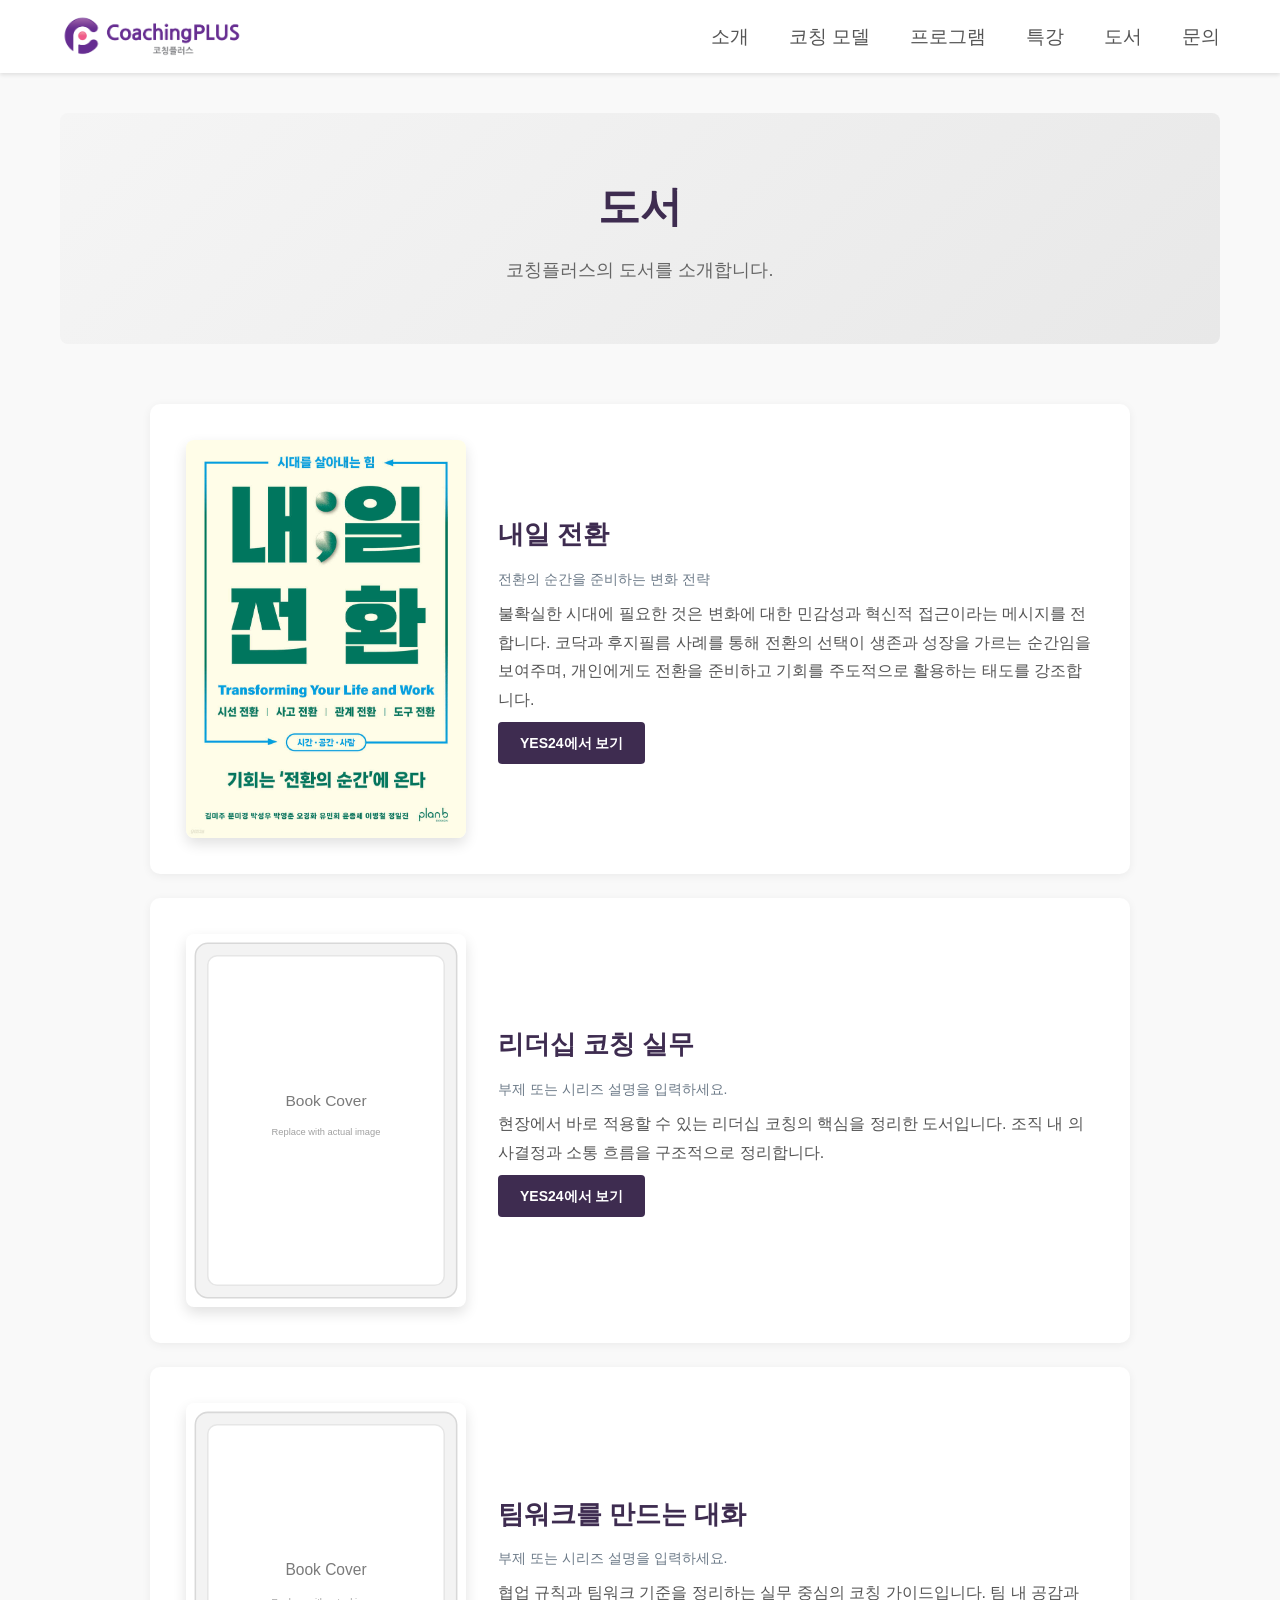
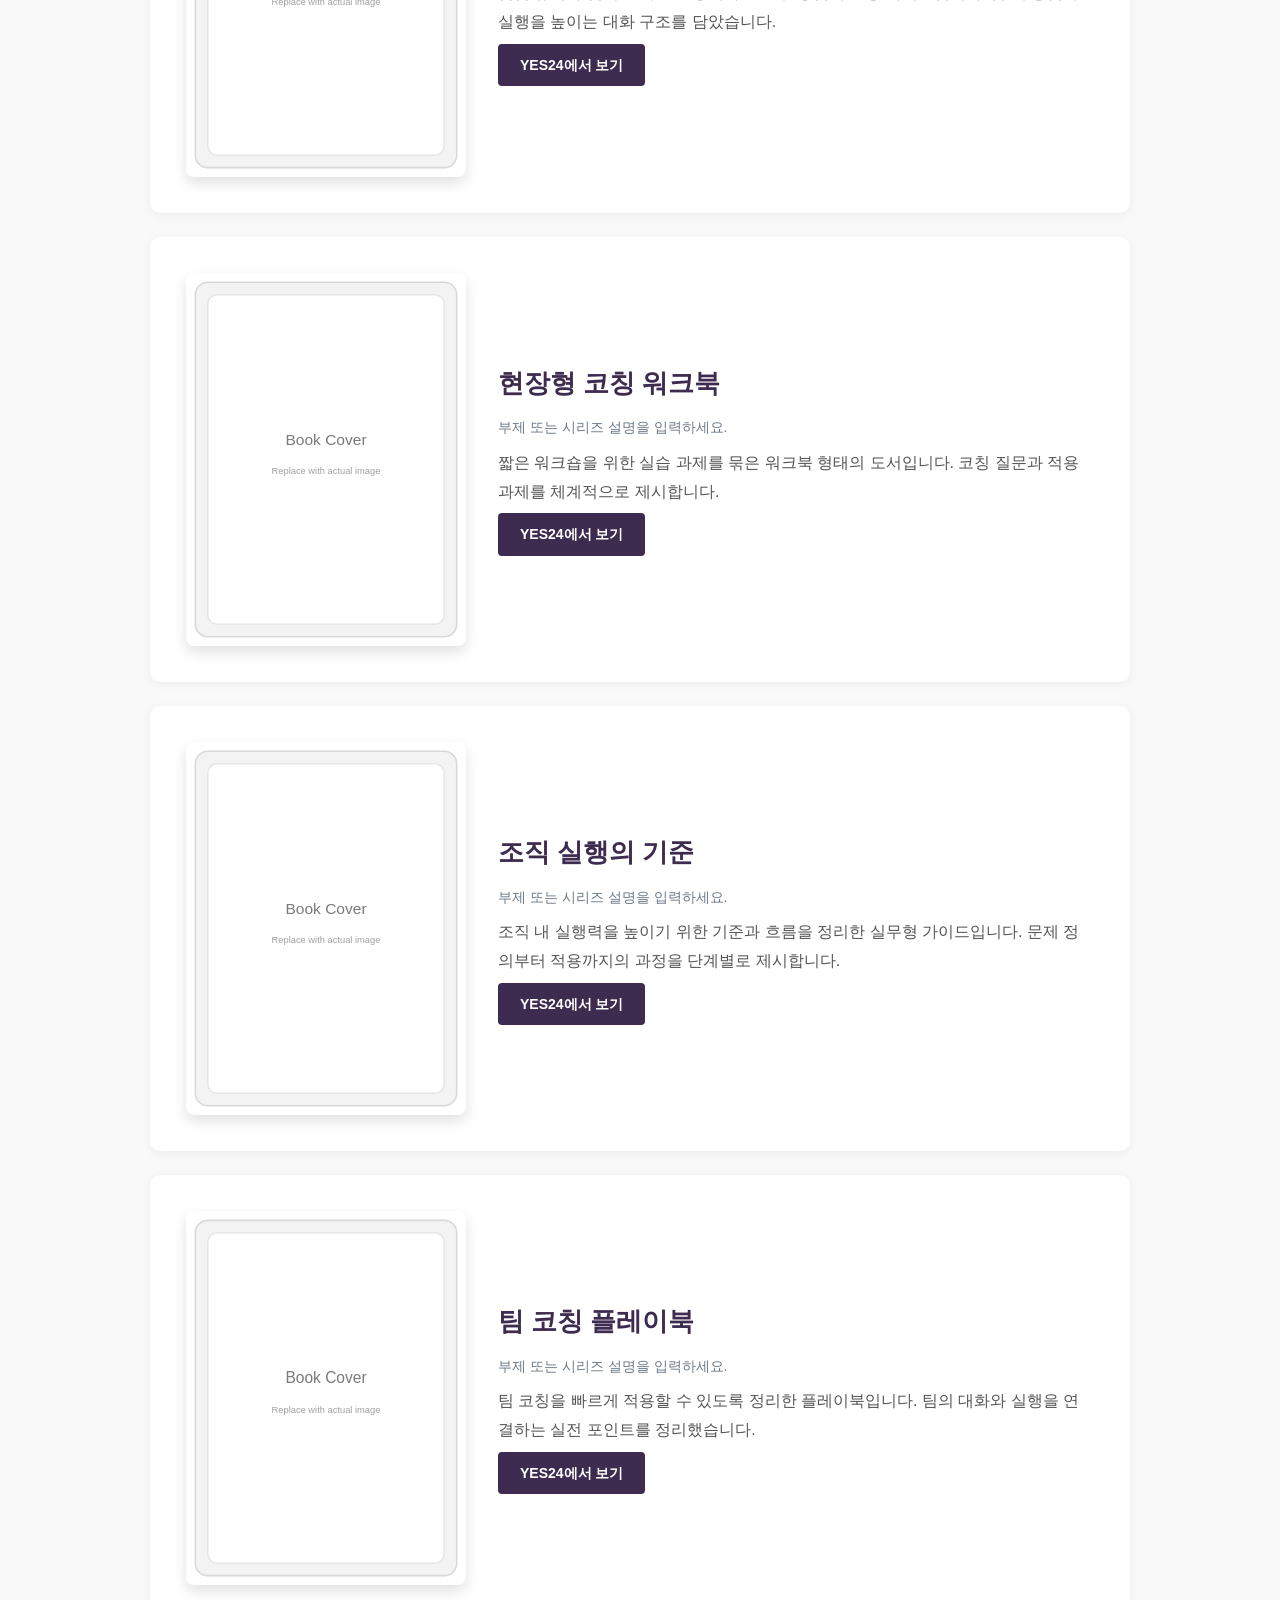
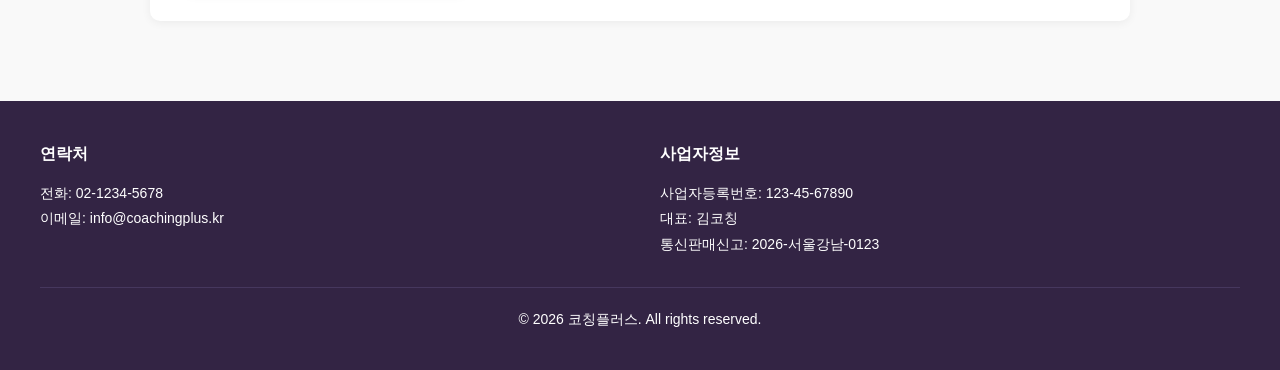
==== book.html @ a2c222b0 "initial site" ====
﻿<!DOCTYPE html>
<html lang="ko">
<head>
    <meta charset="UTF-8">
    <meta name="viewport" content="width=device-width, initial-scale=1.0">
    <title>도서 - 코칭플러스</title>
    <meta name="description" content="코칭플러스의 도서 소개 페이지입니다.">
    <meta name="theme-color" content="#3e2c50">
    <link rel="stylesheet" href="./assets/css/main.css">
    <style>
        .book-list {
            max-width: 980px;
            margin: 40px auto 80px;
            display: grid;
            gap: 24px;
        }

        .book-item {
            background: var(--bg-surface);
            border-radius: 10px;
            padding: 36px;
            box-shadow: 0 2px 10px rgba(0, 0, 0, 0.06);
            display: grid;
            grid-template-columns: minmax(220px, 280px) 1fr;
            gap: 32px;
            align-items: center;
        }

        .book-cover-link {
            display: block;
        }

        .book-cover {
            width: 100%;
            height: auto;
            border-radius: 8px;
            box-shadow: 0 6px 14px rgba(0, 0, 0, 0.12);
            display: block;
        }

        .book-content h2 {
            font-size: 26px;
            color: var(--brand-standard);
            margin-bottom: 12px;
        }

        .book-subtitle {
            font-size: 14px;
            color: var(--text-meta);
            margin-bottom: 10px;
        }

        .book-content p {
            font-size: 16px;
            color: var(--text-body);
            line-height: 1.8;
            margin-bottom: 7px;
        }

        .book-actions {
            display: flex;
            gap: 12px;
            align-items: center;
        }

        .book-actions a {
            text-decoration: none;
        }

        .book-actions .btn {
            padding: 10px 22px;
            font-size: 14px;
        }

        @media (max-width: 768px) {
            .book-item {
                padding: 28px;
                grid-template-columns: 1fr;
                text-align: center;
            }

            .book-actions {
                justify-content: center;
                flex-wrap: wrap;
            }
        }
    </style>
</head>
<body>
    <!-- 헤더 & 내비게이션 -->
    <header>
        <div class="header-container">
            <div class="logo">
                <h1>
                    <a href="./index.html">
                        <img class="logo-main" src="./assets/images/logo-main.png" alt="CoachingPLUS 코칭플러스 로고">
                        <img class="logo-symbol" src="./assets/images/logo-symbol.png" alt="CoachingPLUS 코칭플러스 로고">
                    </a>
                </h1>
            </div>
            <nav>
                <ul>
                    <li><a href="./about.html">소개</a></li>
                    <li><a href="./coaching-model.html">코칭 모델</a></li>
                    <li><a href="./programs.html">프로그램</a></li>
                    <li><a href="./special-lecture.html">특강</a></li>
                    <li><a href="./book.html">도서</a></li>
                    <li><a href="./contact.html">문의</a></li>
                </ul>
            </nav>
        </div>
    </header>

    <!-- 메인 콘텐츠 -->
    <main>
        <div class="page-header">
            <h1>도서</h1>
            <p>코칭플러스의 도서를 소개합니다.</p>
        </div>

        <section class="book-list" aria-label="도서 목록">
            <article class="book-item">
                <a class="book-cover-link" href="https://www.yes24.com/product/goods/142873040" aria-label="YES24에서 도서 보기">
                    <img class="book-cover" src="./assets/images/내일%20전환%20표지.jfif" alt="내일 전환 도서 표지">
                </a>
                <div class="book-content">
                    <h2>내일 전환</h2>
                    <div class="book-subtitle">전환의 순간을 준비하는 변화 전략</div>
                    <p>
                        불확실한 시대에 필요한 것은 변화에 대한 민감성과 혁신적 접근이라는 메시지를 전합니다.
                        코닥과 후지필름 사례를 통해 전환의 선택이 생존과 성장을 가르는 순간임을 보여주며,
                        개인에게도 전환을 준비하고 기회를 주도적으로 활용하는 태도를 강조합니다.
                    </p>
                    <div class="book-actions">
                        <a class="btn btn-primary" href="https://www.yes24.com/product/goods/142873040">YES24에서 보기</a>
                    </div>
                </div>
            </article>

            <article class="book-item">
                <a class="book-cover-link" href="https://www.yes24.com" aria-label="YES24에서 도서 보기">
                    <img class="book-cover" src="./assets/images/book-cover-placeholder.svg" alt="도서 2 표지">
                </a>
                <div class="book-content">
                    <h2>리더십 코칭 실무</h2>
                    <div class="book-subtitle">부제 또는 시리즈 설명을 입력하세요.</div>
                    <p>
                        현장에서 바로 적용할 수 있는 리더십 코칭의 핵심을 정리한 도서입니다.
                        조직 내 의사결정과 소통 흐름을 구조적으로 정리합니다.
                    </p>
                    <div class="book-actions">
                        <a class="btn btn-primary" href="https://www.yes24.com">YES24에서 보기</a>
                    </div>
                </div>
            </article>

            <article class="book-item">
                <a class="book-cover-link" href="https://www.yes24.com" aria-label="YES24에서 도서 보기">
                    <img class="book-cover" src="./assets/images/book-cover-placeholder.svg" alt="도서 3 표지">
                </a>
                <div class="book-content">
                    <h2>팀워크를 만드는 대화</h2>
                    <div class="book-subtitle">부제 또는 시리즈 설명을 입력하세요.</div>
                    <p>
                        협업 규칙과 팀워크 기준을 정리하는 실무 중심의 코칭 가이드입니다.
                        팀 내 공감과 실행을 높이는 대화 구조를 담았습니다.
                    </p>
                    <div class="book-actions">
                        <a class="btn btn-primary" href="https://www.yes24.com">YES24에서 보기</a>
                    </div>
                </div>
            </article>

            <article class="book-item">
                <a class="book-cover-link" href="https://www.yes24.com" aria-label="YES24에서 도서 보기">
                    <img class="book-cover" src="./assets/images/book-cover-placeholder.svg" alt="도서 4 표지">
                </a>
                <div class="book-content">
                    <h2>현장형 코칭 워크북</h2>
                    <div class="book-subtitle">부제 또는 시리즈 설명을 입력하세요.</div>
                    <p>
                        짧은 워크숍을 위한 실습 과제를 묶은 워크북 형태의 도서입니다.
                        코칭 질문과 적용 과제를 체계적으로 제시합니다.
                    </p>
                    <div class="book-actions">
                        <a class="btn btn-primary" href="https://www.yes24.com">YES24에서 보기</a>
                    </div>
                </div>
            </article>

            <article class="book-item">
                <a class="book-cover-link" href="https://www.yes24.com" aria-label="YES24에서 도서 보기">
                    <img class="book-cover" src="./assets/images/book-cover-placeholder.svg" alt="도서 5 표지">
                </a>
                <div class="book-content">
                    <h2>조직 실행의 기준</h2>
                    <div class="book-subtitle">부제 또는 시리즈 설명을 입력하세요.</div>
                    <p>
                        조직 내 실행력을 높이기 위한 기준과 흐름을 정리한 실무형 가이드입니다.
                        문제 정의부터 적용까지의 과정을 단계별로 제시합니다.
                    </p>
                    <div class="book-actions">
                        <a class="btn btn-primary" href="https://www.yes24.com">YES24에서 보기</a>
                    </div>
                </div>
            </article>

            <article class="book-item">
                <a class="book-cover-link" href="https://www.yes24.com" aria-label="YES24에서 도서 보기">
                    <img class="book-cover" src="./assets/images/book-cover-placeholder.svg" alt="도서 6 표지">
                </a>
                <div class="book-content">
                    <h2>팀 코칭 플레이북</h2>
                    <div class="book-subtitle">부제 또는 시리즈 설명을 입력하세요.</div>
                    <p>
                        팀 코칭을 빠르게 적용할 수 있도록 정리한 플레이북입니다.
                        팀의 대화와 실행을 연결하는 실전 포인트를 정리했습니다.
                    </p>
                    <div class="book-actions">
                        <a class="btn btn-primary" href="https://www.yes24.com">YES24에서 보기</a>
                    </div>
                </div>
            </article>
        </section>
    </main>

    <!-- Footer -->
    <footer>
        <div class="footer-content">
            <div class="footer-section">
                <h3>연락처</h3>
                <p>전화: 02-1234-5678<br>이메일: info@coachingplus.kr</p>
            </div>

            <div class="footer-section">
                <h3>사업자정보</h3>
                <p>사업자등록번호: 123-45-67890<br>대표: 김코칭<br>통신판매신고: 2026-서울강남-0123</p>
            </div>
        </div>
        <div class="footer-bottom">
            <p>&copy; 2026 코칭플러스. All rights reserved.</p>
        </div>
    </footer>
</body>
</html>
---- assets/css/main.css ----
﻿:root {
    color-scheme: light;
    --brand-dark: #332444;
    --brand-standard: #3e2c50;
    --brand-bright: #4b3765;
    --brand-border: #46375e;
    --text-black: #333333;
    --text-dark: #2c3e50;
    --text-body: #555555;
    --text-muted: #666666;
    --text-subtle: #7b8a97;
    --text-meta: #6c7a88;
    --text-desc: #4f5b66;
    --text-light: #999999;
    --text-white: #ffffff;
    --bg-page: #f9f9f9;
    --bg-surface: #ffffff;
    --bg-soft: #f5f5f5;
    --bg-soft-2: #e8e8e8;
    --gray-300: #bbbbbb;
    --gray-400: #999999;
    --border-light: #e0e0e0;
    --border-soft: #e8e8e8;
    --border-muted: #e0e6ec;
    --border-hover: #d6dde6;
}

* {
    margin: 0;
    padding: 0;
    box-sizing: border-box;
}

body {
    font-family: 'Segoe UI', Tahoma, Geneva, Verdana, sans-serif;
    color: var(--text-black);
    line-height: 1.6;
    background-color: var(--bg-page);
}

a {
    color: inherit;
}

a:focus-visible,
button:focus-visible {
    outline: 2px solid var(--brand-standard);
    outline-offset: 2px;
}

header {
    background-color: var(--bg-surface);
    box-shadow: 0 2px 4px rgba(0, 0, 0, 0.1);
    position: sticky;
    top: 0;
    z-index: 100;
}

.header-container {
    display: flex;
    justify-content: space-between;
    align-items: center;
    max-width: 1200px;
    margin: 0 auto;
    padding: 0 20px;
}

.logo h1 {
    font-size: 24px;
    font-weight: 700;
    color: var(--brand-standard);
    padding: 6px 0;
}

.logo a {
    display: inline-flex;
    align-items: center;
    gap: 8px;
    text-decoration: none;
}

.logo img {
    display: block;
    height: 44px;
    width: auto;
    margin-top: 6px;
    transform: translateY(2px);
}

header .logo .logo-main {
    display: block;
}

header .logo .logo-symbol {
    display: none;
}

nav ul {
    list-style: none;
    display: flex;
    gap: 40px;
}

nav a {
    text-decoration: none;
    color: var(--text-body);
    font-size: 19px;
    font-weight: 500;
    transition: color 0.3s;
}

nav a:hover {
    color: var(--brand-standard);
}

main {
    max-width: 1200px;
    margin: 0 auto;
    padding: 0 20px;
}

.page-header {
    background: linear-gradient(135deg, var(--bg-soft) 0%, var(--bg-soft-2) 100%);
    padding: 60px 20px;
    text-align: center;
    border-radius: 8px;
    margin: 40px 0 60px;
}

.page-header h1 {
    font-size: 42px;
    font-weight: 700;
    color: var(--brand-standard);
    margin-bottom: 15px;
}

.page-header p {
    font-size: 18px;
    color: var(--text-muted);
}

.btn {
    padding: 14px 32px;
    font-size: 16px;
    font-weight: 600;
    border: none;
    border-radius: 4px;
    cursor: pointer;
    transition: all 0.3s;
    text-decoration: none;
    display: inline-block;
}

.btn-primary {
    background-color: var(--brand-standard);
    color: var(--text-white);
}

.btn-primary:hover {
    background-color: var(--brand-dark);
    transform: translateY(-2px);
    box-shadow: 0 4px 8px rgba(0, 0, 0, 0.2);
}

.btn-secondary {
    background-color: var(--gray-300);
    color: var(--text-white);
}

.btn-secondary:hover {
    background-color: var(--gray-400);
    transform: translateY(-2px);
    box-shadow: 0 4px 8px rgba(0, 0, 0, 0.2);
}

.btn-outline {
    background-color: var(--bg-surface);
    border: 2px solid var(--brand-standard);
    color: var(--brand-standard);
}

.btn-outline:hover {
    background-color: var(--brand-standard);
    color: var(--text-white);
}

#cta {
    background: linear-gradient(135deg, var(--bg-soft) 0%, var(--bg-soft-2) 100%);
    padding: 80px 20px;
    text-align: center;
    border-radius: 8px;
    margin: 60px 0;
}

#cta h2 {
    font-size: 36px;
    font-weight: 700;
    color: var(--brand-standard);
    margin-bottom: 20px;
}

#cta p {
    font-size: 18px;
    color: var(--text-muted);
    margin-bottom: 30px;
}

footer {
    background-color: var(--brand-dark);
    color: var(--text-white);
    padding: 40px 20px;
    margin-top: 80px;
}

.footer-content {
    max-width: 1200px;
    margin: 0 auto;
    display: grid;
    grid-template-columns: repeat(auto-fit, minmax(250px, 1fr));
    gap: 40px;
    margin-bottom: 30px;
}

.footer-section h3 {
    font-size: 16px;
    font-weight: 700;
    margin-bottom: 15px;
    color: var(--text-white);
}

.footer-section p {
    font-size: 14px;
    color: var(--text-white);
    line-height: 1.8;
}

.footer-bottom {
    max-width: 1200px;
    margin: 0 auto;
    padding-top: 20px;
    border-top: 1px solid var(--brand-border);
    text-align: center;
    font-size: 14px;
    color: var(--text-white);
}

/* FAQ details/summary 최소 보정 */
.faq-item {
    border: 1px solid var(--border-light);
    border-radius: 4px;
    overflow: hidden;
}

.faq-question {
    list-style: none;
    cursor: pointer;
}

.faq-question::-webkit-details-marker {
    display: none;
}

.faq-item[open] .faq-question {
    border-bottom: 1px solid var(--border-light);
}

.faq-answer {
    padding: 0 20px 20px;
    max-height: none !important;
    transition: none !important;
}

/* Programs accordion */
.programs-accordion details {
    background: var(--bg-surface);
    border: 1px solid var(--border-light);
    border-radius: 8px;
    box-shadow: 0 2px 8px rgba(0, 0, 0, 0.06);
    overflow: hidden;
}

.programs-accordion summary {
    list-style: none;
    cursor: pointer;
    padding: 20px 22px;
    position: relative;
    padding-right: 48px;
}

.programs-accordion summary::-webkit-details-marker {
    display: none;
}

.programs-accordion summary::after {
    content: "";
    position: absolute;
    right: 20px;
    top: 50%;
    width: 8px;
    height: 8px;
    border-right: 2px solid var(--text-muted);
    border-bottom: 2px solid var(--text-muted);
    transform: translateY(-50%) rotate(45deg);
}

.programs-accordion details[open] summary::after {
    transform: translateY(-50%) rotate(-135deg);
}

.programs-accordion details[open] summary {
    border-bottom: 1px solid var(--border-light);
}

@media (max-width: 768px) {
    .programs-accordion summary {
        padding: 18px 18px;
        padding-right: 44px;
    }

    .programs-accordion summary::after {
        right: 16px;
    }
}

/* Home nav cards: contrast & click affordance */
.nav-card {
    position: relative;
    overflow: hidden;
    transition: transform 0.2s ease, box-shadow 0.2s ease, border-color 0.2s ease;
    display: block;
    text-decoration: none;
    color: inherit;
}

.nav-card::before {
    content: "";
    position: absolute;
    inset: 0;
    background: linear-gradient(180deg, rgba(0, 0, 0, 0.04), rgba(0, 0, 0, 0.08));
    pointer-events: none;
}

.nav-card h3,
.nav-card p,
.nav-card .nav-link {
    position: relative;
    z-index: 1;
}

.nav-card .nav-link {
    font-weight: 700;
    text-shadow: 0 1px 1px rgba(0, 0, 0, 0.08);
}

.nav-card:focus {
    outline: none;
}


.nav-card:hover,
.nav-card:focus-visible {
    transform: translateY(-2px);
    box-shadow: 0 8px 16px rgba(0, 0, 0, 0.12);
    border-color: var(--border-hover);
}

.nav-card:hover::before,
.nav-card:focus-visible::before {
    background: linear-gradient(180deg, rgba(0, 0, 0, 0.06), rgba(0, 0, 0, 0.12));
}

@media (max-width: 768px) {
    .header-container {
        flex-direction: column;
        gap: 15px;
    }

    nav ul {
        gap: 15px;
        font-size: 14px;
    }

    .page-header h1 {
        font-size: 32px;
    }

    .logo img {
        height: 34px;
        margin-top: 6px;
        transform: translateY(2px);
    }

    header .logo .logo-main {
        display: none;
    }

    header .logo .logo-symbol {
        display: inline-block;
    }

    .nav-grid .nav-card {
        transform: none;
    }
}
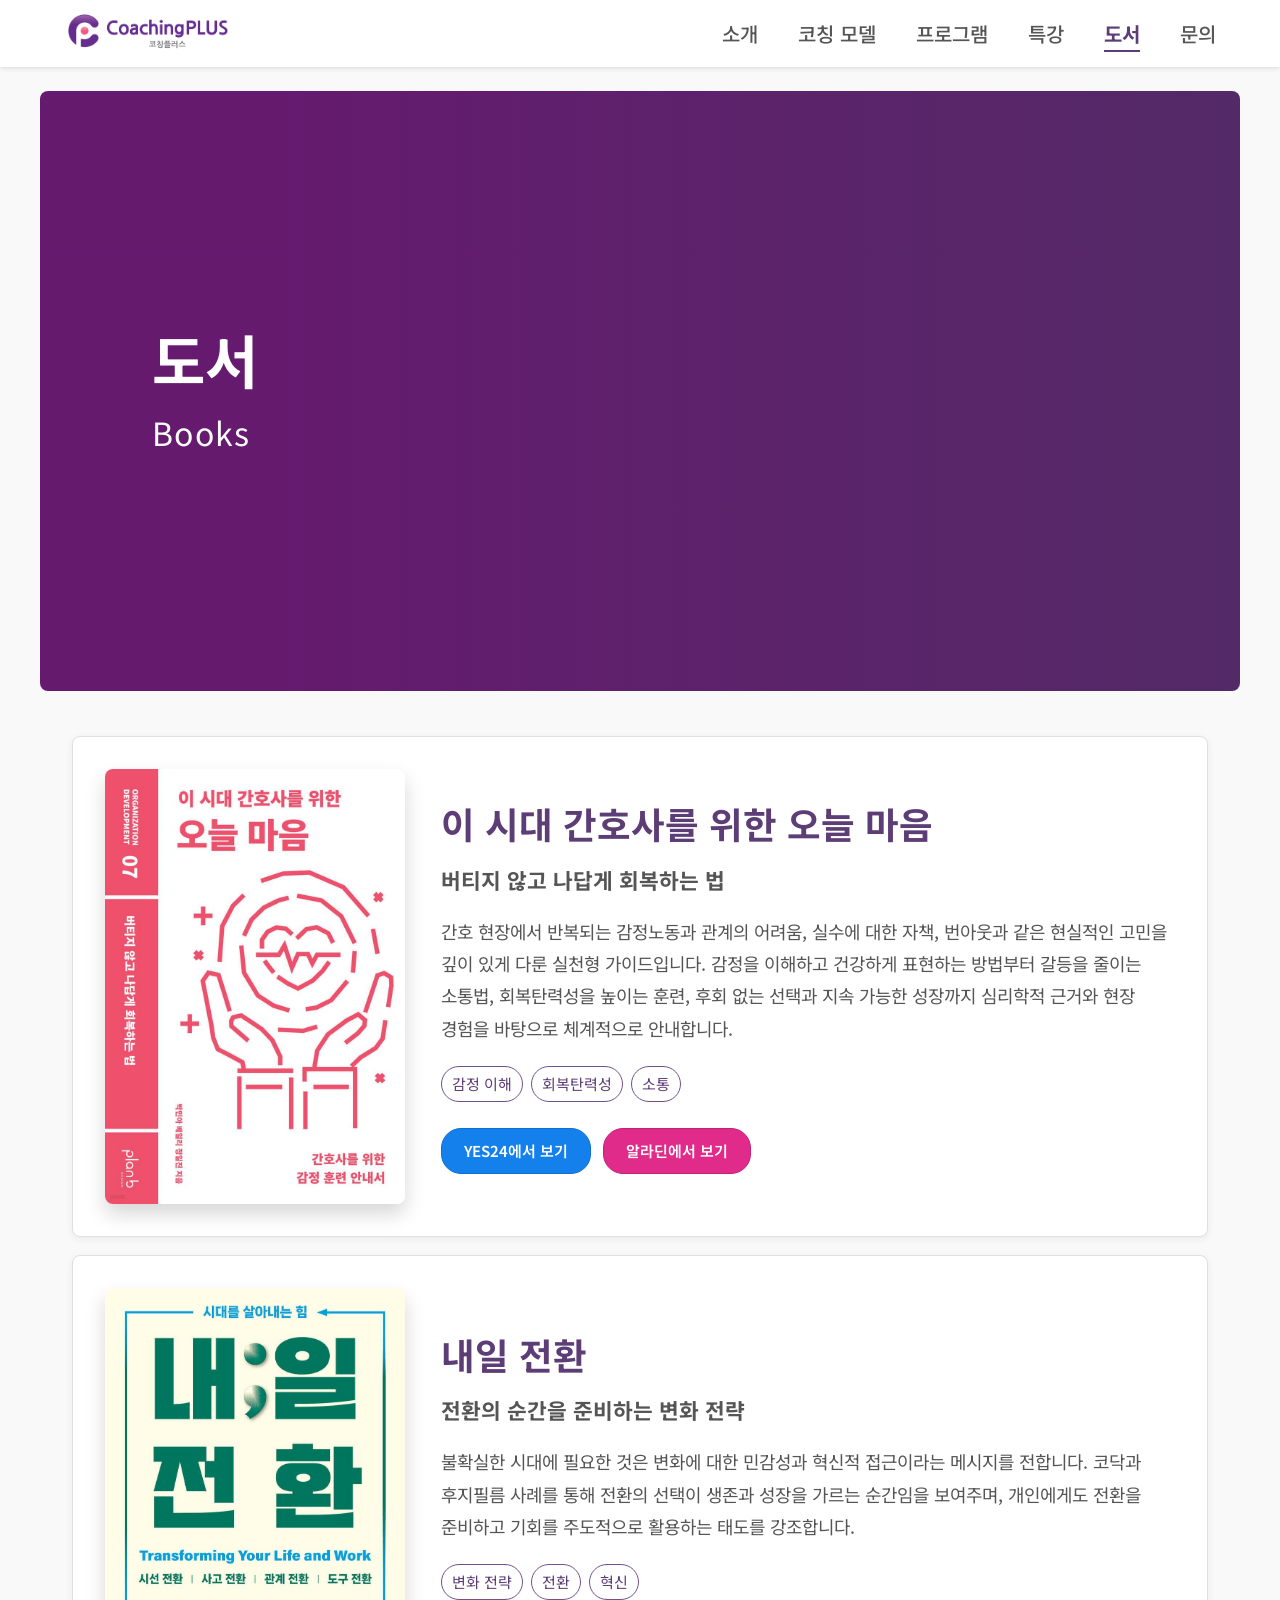
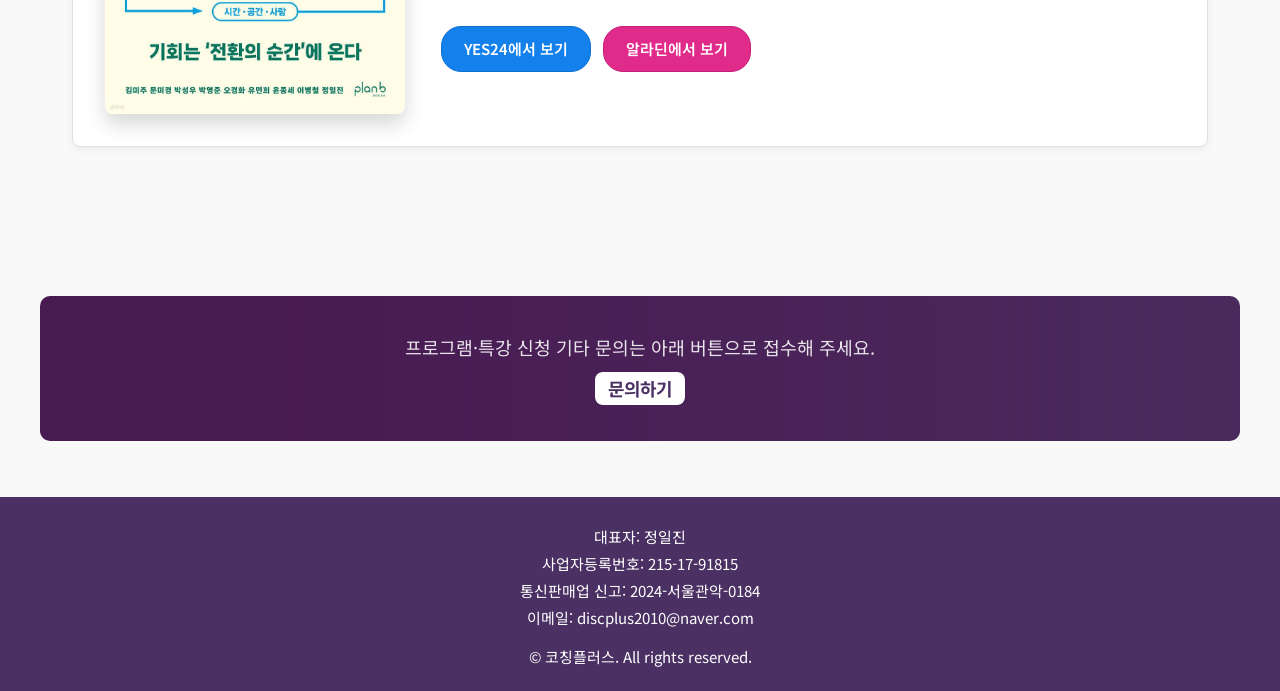
==== commit dce9190d: "Redesign programs tab UI and fix hero responsive behavior - Programs page: unified bookmark-style ta" ====
--- a/book.html
+++ b/book.html
@@ -3,88 +3,12 @@
 <head>
     <meta charset="UTF-8">
     <meta name="viewport" content="width=device-width, initial-scale=1.0">
-    <title>도서 - 코칭플러스</title>
-    <meta name="description" content="코칭플러스의 도서 소개 페이지입니다.">
+    <title>도서 | 코칭플러스 - 이 시대 간호사를 위한 오늘 마음 · 내일 전환</title>
+    <meta name="description" content="감정노동·번아웃·소통을 다룬 '이 시대 간호사를 위한 오늘 마음'과 변화 전략서 '내일 전환'. 코칭플러스 저자 도서를 만나보세요.">
+    <meta name="keywords" content="간호사 책, 간호사 번아웃, 감정노동, 오늘 마음, 내일 전환, 회복탄력성, 간호사 자기계발, 코칭플러스 도서">
     <meta name="theme-color" content="#3e2c50">
+    <link rel="icon" type="image/png" href="./assets/images/logo-favicon.png">
     <link rel="stylesheet" href="./assets/css/main.css">
-    <style>
-        .book-list {
-            max-width: 980px;
-            margin: 40px auto 80px;
-            display: grid;
-            gap: 24px;
-        }
-
-        .book-item {
-            background: var(--bg-surface);
-            border-radius: 10px;
-            padding: 36px;
-            box-shadow: 0 2px 10px rgba(0, 0, 0, 0.06);
-            display: grid;
-            grid-template-columns: minmax(220px, 280px) 1fr;
-            gap: 32px;
-            align-items: center;
-        }
-
-        .book-cover-link {
-            display: block;
-        }
-
-        .book-cover {
-            width: 100%;
-            height: auto;
-            border-radius: 8px;
-            box-shadow: 0 6px 14px rgba(0, 0, 0, 0.12);
-            display: block;
-        }
-
-        .book-content h2 {
-            font-size: 26px;
-            color: var(--brand-standard);
-            margin-bottom: 12px;
-        }
-
-        .book-subtitle {
-            font-size: 14px;
-            color: var(--text-meta);
-            margin-bottom: 10px;
-        }
-
-        .book-content p {
-            font-size: 16px;
-            color: var(--text-body);
-            line-height: 1.8;
-            margin-bottom: 7px;
-        }
-
-        .book-actions {
-            display: flex;
-            gap: 12px;
-            align-items: center;
-        }
-
-        .book-actions a {
-            text-decoration: none;
-        }
-
-        .book-actions .btn {
-            padding: 10px 22px;
-            font-size: 14px;
-        }
-
-        @media (max-width: 768px) {
-            .book-item {
-                padding: 28px;
-                grid-template-columns: 1fr;
-                text-align: center;
-            }
-
-            .book-actions {
-                justify-content: center;
-                flex-wrap: wrap;
-            }
-        }
-    </style>
 </head>
 <body>
     <!-- 헤더 & 내비게이션 -->
@@ -98,14 +22,19 @@
                     </a>
                 </h1>
             </div>
+            <button class="menu-toggle" type="button" aria-label="메뉴 열기" aria-expanded="false">
+                <span class="hamburger-bar"></span>
+                <span class="hamburger-bar"></span>
+                <span class="hamburger-bar"></span>
+            </button>
             <nav>
                 <ul>
-                    <li><a href="./about.html">소개</a></li>
+                    <li><a href="./index.html">소개</a></li>
                     <li><a href="./coaching-model.html">코칭 모델</a></li>
                     <li><a href="./programs.html">프로그램</a></li>
                     <li><a href="./special-lecture.html">특강</a></li>
-                    <li><a href="./book.html">도서</a></li>
-                    <li><a href="./contact.html">문의</a></li>
+                    <li><a href="./book.html" class="active">도서</a></li>
+                    <li><a href="./inquiry.html">문의</a></li>
                 </ul>
             </nav>
         </div>
@@ -113,114 +42,72 @@
 
     <!-- 메인 콘텐츠 -->
     <main>
-        <div class="page-header">
-            <h1>도서</h1>
-            <p>코칭플러스의 도서를 소개합니다.</p>
-        </div>
+        <section class="book-hero" aria-labelledby="book-page-title">
+            <div class="book-hero-content">
+                <h1 id="book-page-title">도서</h1>
+                <p>Books</p>
+            </div>
+        </section>
 
-        <section class="book-list" aria-label="도서 목록">
-            <article class="book-item">
-                <a class="book-cover-link" href="https://www.yes24.com/product/goods/142873040" aria-label="YES24에서 도서 보기">
-                    <img class="book-cover" src="./assets/images/내일%20전환%20표지.jfif" alt="내일 전환 도서 표지">
-                </a>
-                <div class="book-content">
-                    <h2>내일 전환</h2>
-                    <div class="book-subtitle">전환의 순간을 준비하는 변화 전략</div>
-                    <p>
-                        불확실한 시대에 필요한 것은 변화에 대한 민감성과 혁신적 접근이라는 메시지를 전합니다.
-                        코닥과 후지필름 사례를 통해 전환의 선택이 생존과 성장을 가르는 순간임을 보여주며,
-                        개인에게도 전환을 준비하고 기회를 주도적으로 활용하는 태도를 강조합니다.
-                    </p>
-                    <div class="book-actions">
-                        <a class="btn btn-primary" href="https://www.yes24.com/product/goods/142873040">YES24에서 보기</a>
+        <section class="book-path" aria-label="도서 목록">
+            <article class="book-node">
+                <div class="book-panel">
+                    <a class="book-cover-link" href="https://www.yes24.com/product/goods/187260382" aria-label="YES24에서 이 시대 간호사를 위한 오늘 마음 도서 보기">
+                        <img class="book-cover" src="./assets/images/이%20시대%20간호사를%20위한%20오늘%20마음%20표지.jpg" alt="이 시대 간호사를 위한 오늘 마음 도서 표지">
+                    </a>
+                    <div class="book-content">
+                        <h2>이 시대 간호사를 위한 오늘 마음</h2>
+                        <div class="book-subtitle">버티지 않고 나답게 회복하는 법</div>
+                        <p>
+                            간호 현장에서 반복되는 감정노동과 관계의 어려움, 실수에 대한 자책, 번아웃과 같은 현실적인 고민을 깊이 있게 다룬
+                            실천형 가이드입니다. 감정을 이해하고 건강하게 표현하는 방법부터 갈등을 줄이는 소통법, 회복탄력성을 높이는 훈련, 후회 없는 선택과
+                            지속 가능한 성장까지 심리학적 근거와 현장 경험을 바탕으로 체계적으로 안내합니다.
+                        </p>
+                        <div class="book-tags" aria-label="주요 키워드">
+                            <span>감정 이해</span>
+                            <span>회복탄력성</span>
+                            <span>소통</span>
+                        </div>
+                        <div class="book-actions">
+                            <a class="btn btn-primary" href="https://www.yes24.com/product/goods/187260382">YES24에서 보기</a>
+                            <a class="btn btn-aladin" href="https://www.aladin.co.kr/shop/wproduct.aspx?ItemId=391016162">알라딘에서 보기</a>
+                        </div>
                     </div>
                 </div>
             </article>
 
-            <article class="book-item">
-                <a class="book-cover-link" href="https://www.yes24.com" aria-label="YES24에서 도서 보기">
-                    <img class="book-cover" src="./assets/images/book-cover-placeholder.svg" alt="도서 2 표지">
-                </a>
-                <div class="book-content">
-                    <h2>리더십 코칭 실무</h2>
-                    <div class="book-subtitle">부제 또는 시리즈 설명을 입력하세요.</div>
-                    <p>
-                        현장에서 바로 적용할 수 있는 리더십 코칭의 핵심을 정리한 도서입니다.
-                        조직 내 의사결정과 소통 흐름을 구조적으로 정리합니다.
-                    </p>
-                    <div class="book-actions">
-                        <a class="btn btn-primary" href="https://www.yes24.com">YES24에서 보기</a>
+            <article class="book-node">
+                <div class="book-panel">
+                    <a class="book-cover-link" href="https://www.yes24.com/product/goods/142873040" aria-label="YES24에서 내일 전환 도서 보기">
+                        <img class="book-cover" src="./assets/images/내일%20전환%20표지.jpg" alt="내일 전환 도서 표지">
+                    </a>
+                    <div class="book-content">
+                        <h2>내일 전환</h2>
+                        <div class="book-subtitle">전환의 순간을 준비하는 변화 전략</div>
+                        <p>
+                            불확실한 시대에 필요한 것은 변화에 대한 민감성과 혁신적 접근이라는 메시지를 전합니다.
+                            코닥과 후지필름 사례를 통해 전환의 선택이 생존과 성장을 가르는 순간임을 보여주며,
+                            개인에게도 전환을 준비하고 기회를 주도적으로 활용하는 태도를 강조합니다.
+                        </p>
+                        <div class="book-tags" aria-label="주요 키워드">
+                            <span>변화 전략</span>
+                            <span>전환</span>
+                            <span>혁신</span>
+                        </div>
+                        <div class="book-actions">
+                            <a class="btn btn-primary" href="https://www.yes24.com/product/goods/142873040">YES24에서 보기</a>
+                            <a class="btn btn-aladin" href="https://www.aladin.co.kr/shop/wproduct.aspx?ItemId=358741861">알라딘에서 보기</a>
+                        </div>
                     </div>
                 </div>
             </article>
+        </section>
 
-            <article class="book-item">
-                <a class="book-cover-link" href="https://www.yes24.com" aria-label="YES24에서 도서 보기">
-                    <img class="book-cover" src="./assets/images/book-cover-placeholder.svg" alt="도서 3 표지">
-                </a>
-                <div class="book-content">
-                    <h2>팀워크를 만드는 대화</h2>
-                    <div class="book-subtitle">부제 또는 시리즈 설명을 입력하세요.</div>
-                    <p>
-                        협업 규칙과 팀워크 기준을 정리하는 실무 중심의 코칭 가이드입니다.
-                        팀 내 공감과 실행을 높이는 대화 구조를 담았습니다.
-                    </p>
-                    <div class="book-actions">
-                        <a class="btn btn-primary" href="https://www.yes24.com">YES24에서 보기</a>
-                    </div>
-                </div>
-            </article>
-
-            <article class="book-item">
-                <a class="book-cover-link" href="https://www.yes24.com" aria-label="YES24에서 도서 보기">
-                    <img class="book-cover" src="./assets/images/book-cover-placeholder.svg" alt="도서 4 표지">
-                </a>
-                <div class="book-content">
-                    <h2>현장형 코칭 워크북</h2>
-                    <div class="book-subtitle">부제 또는 시리즈 설명을 입력하세요.</div>
-                    <p>
-                        짧은 워크숍을 위한 실습 과제를 묶은 워크북 형태의 도서입니다.
-                        코칭 질문과 적용 과제를 체계적으로 제시합니다.
-                    </p>
-                    <div class="book-actions">
-                        <a class="btn btn-primary" href="https://www.yes24.com">YES24에서 보기</a>
-                    </div>
-                </div>
-            </article>
-
-            <article class="book-item">
-                <a class="book-cover-link" href="https://www.yes24.com" aria-label="YES24에서 도서 보기">
-                    <img class="book-cover" src="./assets/images/book-cover-placeholder.svg" alt="도서 5 표지">
-                </a>
-                <div class="book-content">
-                    <h2>조직 실행의 기준</h2>
-                    <div class="book-subtitle">부제 또는 시리즈 설명을 입력하세요.</div>
-                    <p>
-                        조직 내 실행력을 높이기 위한 기준과 흐름을 정리한 실무형 가이드입니다.
-                        문제 정의부터 적용까지의 과정을 단계별로 제시합니다.
-                    </p>
-                    <div class="book-actions">
-                        <a class="btn btn-primary" href="https://www.yes24.com">YES24에서 보기</a>
-                    </div>
-                </div>
-            </article>
-
-            <article class="book-item">
-                <a class="book-cover-link" href="https://www.yes24.com" aria-label="YES24에서 도서 보기">
-                    <img class="book-cover" src="./assets/images/book-cover-placeholder.svg" alt="도서 6 표지">
-                </a>
-                <div class="book-content">
-                    <h2>팀 코칭 플레이북</h2>
-                    <div class="book-subtitle">부제 또는 시리즈 설명을 입력하세요.</div>
-                    <p>
-                        팀 코칭을 빠르게 적용할 수 있도록 정리한 플레이북입니다.
-                        팀의 대화와 실행을 연결하는 실전 포인트를 정리했습니다.
-                    </p>
-                    <div class="book-actions">
-                        <a class="btn btn-primary" href="https://www.yes24.com">YES24에서 보기</a>
-                    </div>
-                </div>
-            </article>
+        <section class="cta-section cta-section--book" aria-label="문의 안내">
+            <div class="cta-inner">
+                <p class="cta-text">프로그램·특강 신청 기타 문의는 아래 버튼으로 접수해 주세요.</p>
+                <a class="cta-btn" href="./inquiry.html">문의하기</a>
+            </div>
         </section>
     </main>
 
@@ -228,22 +115,59 @@
     <footer>
         <div class="footer-content">
             <div class="footer-section">
-                <h3>연락처</h3>
-                <p>전화: 02-1234-5678<br>이메일: info@coachingplus.kr</p>
-            </div>
-
-            <div class="footer-section">
-                <h3>사업자정보</h3>
-                <p>사업자등록번호: 123-45-67890<br>대표: 김코칭<br>통신판매신고: 2026-서울강남-0123</p>
+                <p>대표자: 정일진<br>사업자등록번호: 215-17-91815<br>통신판매업 신고: 2024-서울관악-0184<br>이메일: discplus2010@naver.com</p>
             </div>
         </div>
         <div class="footer-bottom">
-            <p>&copy; 2026 코칭플러스. All rights reserved.</p>
+            <p>&copy; 코칭플러스. All rights reserved.</p>
         </div>
     </footer>
+    <script>
+    /* 햄버거 메뉴 */
+    (function () {
+        var btn = document.querySelector('.menu-toggle');
+        var nav = document.querySelector('header nav');
+        if (!btn || !nav) return;
+        function openMenu() {
+            nav.classList.add('nav-open');
+            btn.classList.add('is-open');
+            btn.setAttribute('aria-expanded', 'true');
+            btn.setAttribute('aria-label', '메뉴 닫기');
+        }
+        function closeMenu() {
+            nav.classList.remove('nav-open');
+            btn.classList.remove('is-open');
+            btn.setAttribute('aria-expanded', 'false');
+            btn.setAttribute('aria-label', '메뉴 열기');
+        }
+        btn.addEventListener('click', function (e) {
+            e.stopPropagation();
+            nav.classList.contains('nav-open') ? closeMenu() : openMenu();
+        });
+        nav.querySelectorAll('a').forEach(function (a) {
+            a.addEventListener('click', closeMenu);
+        });
+        document.addEventListener('click', function (e) {
+            if (nav.classList.contains('nav-open') &&
+                !nav.contains(e.target) && !btn.contains(e.target)) closeMenu();
+        });
+        document.addEventListener('keydown', function (e) {
+            if (e.key === 'Escape') closeMenu();
+        });
+    })();
+    </script>
 </body>
 </html>
 
 
 
 
+
+
+
+
+
+
+
+
+
--- a/assets/css/main.css
+++ b/assets/css/main.css
@@ -1,17 +1,19 @@
-﻿:root {
+﻿@import url('https://fonts.googleapis.com/css2?family=Noto+Sans+KR:wght@400;500;700&display=swap');
+
+:root {
     color-scheme: light;
-    --brand-dark: #332444;
-    --brand-standard: #3e2c50;
-    --brand-bright: #4b3765;
-    --brand-border: #46375e;
+    --brand-dark: #4b3163;
+    --brand-standard: #5d3d76;
+    --brand-bright: #704b88;
+    --brand-border: #73528a;
     --text-black: #333333;
     --text-dark: #2c3e50;
     --text-body: #555555;
-    --text-muted: #666666;
-    --text-subtle: #7b8a97;
-    --text-meta: #6c7a88;
+    --text-muted: #555555;
+    --text-subtle: #5f6872;
+    --text-meta: #555555;
     --text-desc: #4f5b66;
-    --text-light: #999999;
+    --text-light: #666666;
     --text-white: #ffffff;
     --bg-page: #f9f9f9;
     --bg-surface: #ffffff;
@@ -23,6 +25,135 @@
     --border-soft: #e8e8e8;
     --border-muted: #e0e6ec;
     --border-hover: #d6dde6;
+    --brand-magenta: #c93667;
+    --color-background-primary: var(--bg-surface);
+
+    /* ════════════════════════════════
+       CoachingPLUS 컬러 시스템 v2
+       기본 6색 순서:
+       인디고 → 바이올렛 → 딥퍼플
+       → 따뜻한뉴트럴 → 플럼 → 딥로즈
+
+       명도 단계:
+         *-xlight : 가장 연한 배경 (섹션 bg, hover)
+         *-light  : 연한 배경 (카드 bg, 태그 배경)
+         *-mid    : 중간 톤 (보조 텍스트, 배지)
+         *-core   : 포인트 색 (텍스트 강조, 테두리)
+         *-deep   : 메인 사용 색 (카드 헤더 bg, 버튼 bg)
+         *-muted  : deep에 회색 15% 혼합
+                    (배경이미지 위에 올릴 때 자연스러운 버전)
+         *-border : 카드·박스 테두리
+    ════════════════════════════════ */
+
+    /* 1. 인디고
+       코칭모델 Stage I · 프로그램 DISCplus 탭 */
+    --indigo-xlight: #EDEDF8;
+    --indigo-light:  #DCDAF0;
+    --indigo-mid:    #7068A8;
+    --indigo-core:   #4A4088;
+    --indigo-deep:   #3A3068;
+    --indigo-muted:  #484260;   /* deep + 회색 15% */
+    --indigo-border: #ACAAD0;
+
+    /* 2. 바이올렛
+       코칭모델 Stage II · 프로그램 간호리더십 탭 */
+    --violet-xlight: #EFE4F4;
+    --violet-light:  #E4D2E8;
+    --violet-mid:    #887898;
+    --violet-core:   #602870;
+    --violet-deep:   #481850;
+    --violet-muted:  #543858;   /* deep + 회색 15% */
+    --violet-border: #BCA8C8;
+
+    /* 3. 딥퍼플
+       코칭모델 Stage III · 프로그램 코칭 탭 */
+    --dpurple-xlight: #F0E4F8;
+    --dpurple-light:  #E8D8F2;
+    --dpurple-mid:    #8C4898;
+    --dpurple-core:   #681880;
+    --dpurple-deep:   #541870;
+    --dpurple-muted:  #5E3268;   /* deep + 회색 15% */
+    --dpurple-border: #C090D0;
+
+    /* 4. 따뜻한뉴트럴
+       버건디 대체 · Solutions 자문 카드 */
+    --neutral-xlight: #EEE4EE;
+    --neutral-light:  #E0D0E0;
+    --neutral-mid:    #907090;
+    --neutral-core:   #6A3068;
+    --neutral-deep:   #501C50;
+    --neutral-muted:  #5C3858;   /* deep + 회색 15% */
+    --neutral-border: #C0A0C0;
+
+    /* 5. 플럼
+       Solutions 교육·트레이닝 카드
+       4가지 중점 개입 카드 */
+    --plum-xlight: #F4E4F4;
+    --plum-light:  #ECD8EC;
+    --plum-mid:    #A05890;
+    --plum-core:   #7C2078;
+    --plum-deep:   #681870;
+    --plum-muted:  #6A3468;   /* deep + 회색 15% */
+    --plum-border: #C890C0;
+
+    /* 6. 딥로즈
+       Solutions 개인코칭 카드
+       4가지 중점 프로세스 카드 */
+    --drose-xlight: #FAE8F2;
+    --drose-light:  #F2D8E8;
+    --drose-mid:    #B85880;
+    --drose-core:   #942060;
+    --drose-deep:   #801850;
+    --drose-muted:  #7A3458;   /* deep + 회색 15% */
+    --drose-border: #D890B0;
+
+    /* ════════════════════════════════
+       섹션별 색 배치 가이드
+
+       [코칭모델]
+         Stage I   → --indigo-*
+         Stage II  → --violet-*
+         Stage III → --dpurple-*
+
+       [프로그램]
+         DISCplus 탭    → --indigo-*
+         간호리더십 탭  → --violet-*
+         코칭 탭        → --dpurple-*
+
+       [Solutions 3장]
+         교육·트레이닝 → --plum-*
+         자문           → --neutral-*
+         개인 코칭      → --drose-*
+
+       [4가지 중점 4장]
+         관점      → --indigo-*
+         프로세스  → --drose-*
+         개념·이론 → --dpurple-*
+         개입       → --plum-*
+
+       [배경이미지 위 오버레이 사용 시]
+         *-deep 대신 *-muted 사용
+         예) background: var(--indigo-muted);
+    ════════════════════════════════ */
+    --hero-purple-gradient: linear-gradient(
+        90deg,
+        rgba(73, 54, 92, 0.9) 0%,
+        rgba(73, 54, 92, 0.9) 20%,
+        rgba(73, 54, 92, 0.56) 62%,
+        rgba(73, 54, 92, 0.3) 100%
+    );
+    --home-link-photo-gradient: linear-gradient(
+        90deg,
+        rgba(73, 54, 92, 1) 0%,
+        rgba(73, 54, 92, 0.98) 20%,
+        rgba(73, 54, 92, 0.58) 58%,
+        rgba(73, 54, 92, 0.3) 100%
+    );
+    --home-link-base-gradient: linear-gradient(
+        90deg,
+        #49365c 0%,
+        #49365c 100%
+    );
 }
 
 * {
@@ -32,10 +163,12 @@
 }
 
 body {
-    font-family: 'Segoe UI', Tahoma, Geneva, Verdana, sans-serif;
+    font-family: "Noto Sans KR", "Segoe UI", "Apple SD Gothic Neo", "Malgun Gothic", sans-serif;
     color: var(--text-black);
     line-height: 1.6;
     background-color: var(--bg-page);
+    word-break: keep-all;
+    overflow-wrap: break-word;
 }
 
 a {
@@ -46,6 +179,10 @@
 button:focus-visible {
     outline: 2px solid var(--brand-standard);
     outline-offset: 2px;
+}
+
+button {
+    font-family: inherit;
 }
 
 header {
@@ -69,7 +206,7 @@
     font-size: 24px;
     font-weight: 700;
     color: var(--brand-standard);
-    padding: 6px 0;
+    padding: 2px 0;
 }
 
 .logo a {
@@ -81,10 +218,10 @@
 
 .logo img {
     display: block;
-    height: 44px;
+    height: 38px;
     width: auto;
-    margin-top: 6px;
-    transform: translateY(2px);
+    margin-top: 2px;
+    transform: translateY(1px);
 }
 
 header .logo .logo-main {
@@ -113,6 +250,13 @@
     color: var(--brand-standard);
 }
 
+nav a.active {
+    color: var(--brand-standard);
+    font-weight: 700;
+    border-bottom: 2px solid var(--brand-standard);
+    padding-bottom: 2px;
+}
+
 main {
     max-width: 1200px;
     margin: 0 auto;
@@ -128,15 +272,17 @@
 }
 
 .page-header h1 {
-    font-size: 42px;
+    font-size: 58px;
     font-weight: 700;
     color: var(--brand-standard);
     margin-bottom: 15px;
+    line-height: 1.18;
 }
 
 .page-header p {
-    font-size: 18px;
-    color: var(--text-muted);
+    font-size: 32px;
+    font-weight: 600;
+    color: var(--text-body);
 }
 
 .btn {
@@ -152,12 +298,12 @@
 }
 
 .btn-primary {
-    background-color: var(--brand-standard);
+    background-color: #6b5d76;
     color: var(--text-white);
 }
 
 .btn-primary:hover {
-    background-color: var(--brand-dark);
+    background-color: #59436f;
     transform: translateY(-2px);
     box-shadow: 0 4px 8px rgba(0, 0, 0, 0.2);
 }
@@ -184,32 +330,11 @@
     color: var(--text-white);
 }
 
-#cta {
-    background: linear-gradient(135deg, var(--bg-soft) 0%, var(--bg-soft-2) 100%);
-    padding: 80px 20px;
-    text-align: center;
-    border-radius: 8px;
-    margin: 60px 0;
-}
-
-#cta h2 {
-    font-size: 36px;
-    font-weight: 700;
-    color: var(--brand-standard);
-    margin-bottom: 20px;
-}
-
-#cta p {
-    font-size: 18px;
-    color: var(--text-muted);
-    margin-bottom: 30px;
-}
-
 footer {
     background-color: var(--brand-dark);
     color: var(--text-white);
-    padding: 40px 20px;
-    margin-top: 80px;
+    padding: 26px 20px 22px;
+    margin-top: 56px;
 }
 
 .footer-content {
@@ -218,7 +343,8 @@
     display: grid;
     grid-template-columns: repeat(auto-fit, minmax(250px, 1fr));
     gap: 40px;
-    margin-bottom: 30px;
+    margin-bottom: 10px;
+    text-align: center;
 }
 
 .footer-section h3 {
@@ -229,7 +355,7 @@
 }
 
 .footer-section p {
-    font-size: 14px;
+    font-size: 15px;
     color: var(--text-white);
     line-height: 1.8;
 }
@@ -237,37 +363,11 @@
 .footer-bottom {
     max-width: 1200px;
     margin: 0 auto;
-    padding-top: 20px;
-    border-top: 1px solid var(--brand-border);
+    padding-top: 4px;
+    border-top: none;
     text-align: center;
-    font-size: 14px;
+    font-size: 15px;
     color: var(--text-white);
-}
-
-/* FAQ details/summary 최소 보정 */
-.faq-item {
-    border: 1px solid var(--border-light);
-    border-radius: 4px;
-    overflow: hidden;
-}
-
-.faq-question {
-    list-style: none;
-    cursor: pointer;
-}
-
-.faq-question::-webkit-details-marker {
-    display: none;
-}
-
-.faq-item[open] .faq-question {
-    border-bottom: 1px solid var(--border-light);
-}
-
-.faq-answer {
-    padding: 0 20px 20px;
-    max-height: none !important;
-    transition: none !important;
 }
 
 /* Programs accordion */
@@ -292,19 +392,20 @@
 }
 
 .programs-accordion summary::after {
-    content: "";
+    content: "∨";
     position: absolute;
     right: 20px;
     top: 50%;
-    width: 8px;
-    height: 8px;
-    border-right: 2px solid var(--text-muted);
-    border-bottom: 2px solid var(--text-muted);
-    transform: translateY(-50%) rotate(45deg);
+    color: var(--text-muted);
+    font-size: 0.92rem;
+    font-weight: 700;
+    line-height: 1;
+    transform: translateY(-50%) scaleX(1.28) scaleY(0.72);
+    transition: transform 0.22s ease;
 }
 
 .programs-accordion details[open] summary::after {
-    transform: translateY(-50%) rotate(-135deg);
+    transform: translateY(-50%) rotate(180deg) scaleX(1.28) scaleY(0.72);
 }
 
 .programs-accordion details[open] summary {
@@ -322,86 +423,6215 @@
     }
 }
 
-/* Home nav cards: contrast & click affordance */
-.nav-card {
+/* 햄버거 버튼 — 넓은 화면에서 숨김 */
+.menu-toggle {
+    display: none;
+}
+
+.hamburger-bar {
+    display: block;
+    width: 22px;
+    height: 2px;
+    background: var(--brand-standard);
+    border-radius: 2px;
+    transition: transform 0.25s ease, opacity 0.2s ease;
+    transform-origin: center;
+}
+
+@media (max-width: 768px) {
+    /* 헤더: 가로 레이아웃, 로고 좌 / 햄버거 우 */
+    .header-container {
+        flex-direction: row;
+        gap: 0;
+        align-items: center;
+    }
+
+    /* logo-main 유지, logo-symbol 숨김 */
+    header .logo .logo-main { display: block; }
+    header .logo .logo-symbol { display: none; }
+
+    /* 가로 내비 → 모바일 드롭다운 */
+    header nav {
+        position: absolute;
+        top: 100%;
+        left: 0;
+        right: 0;
+        background: var(--bg-surface);
+        box-shadow: 0 4px 16px rgba(0, 0, 0, 0.10);
+        overflow: hidden;
+        max-height: 0;
+        opacity: 0;
+        transform: translateY(-6px);
+        transition:
+            max-height 0.25s ease,
+            opacity 0.22s ease,
+            transform 0.22s ease;
+        z-index: 98;
+    }
+
+    header nav.nav-open {
+        max-height: 400px;
+        opacity: 1;
+        transform: translateY(0);
+    }
+
+    header nav ul {
+        display: flex;
+        flex-direction: column;
+        gap: 0;
+        padding: 6px 0 10px;
+        font-size: unset;
+    }
+
+    header nav a {
+        display: block;
+        padding: 12px clamp(14px, 4vw, 22px);
+        font-size: 16px;
+    }
+
+    header nav a.active {
+        border-bottom: none;
+        padding-bottom: 12px;
+    }
+
+    /* 햄버거 버튼 */
+    .menu-toggle {
+        display: flex;
+        flex-direction: column;
+        justify-content: center;
+        align-items: center;
+        gap: 5px;
+        width: 36px;
+        height: 36px;
+        background: none;
+        border: none;
+        cursor: pointer;
+        padding: 4px;
+        margin-left: auto;
+        flex-shrink: 0;
+    }
+
+    /* 열림 상태: ☰ → ✕ */
+    .menu-toggle.is-open .hamburger-bar:nth-child(1) {
+        transform: translateY(7px) rotate(45deg);
+    }
+    .menu-toggle.is-open .hamburger-bar:nth-child(2) {
+        opacity: 0;
+        transform: scaleX(0);
+    }
+    .menu-toggle.is-open .hamburger-bar:nth-child(3) {
+        transform: translateY(-7px) rotate(-45deg);
+    }
+
+    .page-header h1 { font-size: 42px; }
+    .page-header p { font-size: 24px; }
+}
+
+/* Home page */
+.home-hero {
     position: relative;
     overflow: hidden;
-    transition: transform 0.2s ease, box-shadow 0.2s ease, border-color 0.2s ease;
+    border-radius: 8px;
+    margin: 24px 0 0;
+    aspect-ratio: 2 / 1;
+    min-height: 360px;
+    padding: 0;
+    display: flex;
+    align-items: center;
+    text-align: left;
+    background-color: var(--brand-dark);
+    background-image: linear-gradient(
+        90deg,
+        rgba(73, 54, 92, 0.96) 0%,
+        rgba(73, 54, 92, 0.96) 20%,
+        rgba(73, 54, 92, 0.72) 62%,
+        rgba(73, 54, 92, 0.48) 100%
+    ), url('../images/index_hero.png');
+    background-size: cover;
+    background-position: center;
+}
+
+.home-hero-bg {
+    display: none;
+}
+
+.home-hero-overlay {
+    display: none;
+}
+
+.home-hero-content {
+    position: relative;
+    z-index: 2;
+    width: 100%;
+    max-width: 1040px;
+    margin: 0 auto;
+    padding: clamp(2.5rem, 7vw, 5rem) 2rem;
+}
+
+.home-hero h2 {
+    font-size: 58px;
+    font-weight: 700;
+    color: var(--text-white);
+    margin-bottom: 64px;
+    line-height: 1.18;
+}
+
+.home-hero p {
+    color: var(--text-white);
+    font-size: 32px;
+    font-weight: 700;
+    line-height: 1.5;
+}
+
+.home-hero-main p:last-child {
+    margin-top: 18px;
+    font-size: 21px;
+    font-family: Georgia, "Times New Roman", serif;
+    font-weight: 400;
+    font-style: italic;
+    letter-spacing: 0.045em;
+}
+
+.home-focus {
+    background-color: var(--bg-page);
+    padding: 56px 0 96px;
+}
+
+.home-focus h2 {
+    text-align: center;
+    color: var(--text-dark);
+    font-size: 1.65rem;
+    font-weight: 700;
+    margin-bottom: 2.1rem;
+}
+
+.home-page-links {
+    margin: 16px 0 94px;
+    padding: 0;
+}
+
+.home-page-link-intro {
+    max-width: 1040px;
+    margin: 0 auto 1.35rem;
+    color: var(--text-dark);
+    font-size: 1.28rem;
+    font-weight: 500;
+    line-height: 1.7;
+    text-align: center;
+}
+
+.home-page-link-grid {
+    display: grid;
+    grid-template-columns: 1fr;
+    gap: 10px;
+    max-width: 1040px;
+    margin: 0 auto;
+}
+
+.home-page-link {
+    position: relative;
+    display: grid;
+    grid-template-columns: minmax(150px, 205px) 1fr;
+    align-items: center;
+    gap: 18px;
+    min-height: 104px;
+    padding: 16px 22px;
+    border-radius: 10px;
+    overflow: hidden;
+    text-decoration: none;
+    font-size: 16px;
+    color: var(--text-white);
+    border: 1px solid rgba(255, 255, 255, 0.18);
+    background-size: cover;
+    background-position: center;
+    background-repeat: no-repeat;
+    transition: transform 0.2s ease, box-shadow 0.2s ease, filter 0.2s ease;
+}
+
+.home-page-link-title {
     display: block;
+    font-size: 24px;
+    font-weight: 700;
+    line-height: 1.2;
+    text-shadow: 0 1px 2px rgba(0, 0, 0, 0.28);
+}
+
+.home-page-link-desc {
+    display: block;
+    font-size: 18px;
+    font-weight: 400;
+    color: var(--text-white);
+    line-height: 1.5;
+    text-shadow: 0 1px 2px rgba(0, 0, 0, 0.25);
+}
+
+.home-page-link-model {
+    background-image: linear-gradient(120deg, rgba(67, 78, 96, 0.83) 0%, rgba(61, 72, 89, 0.72) 56%, rgba(56, 66, 82, 0.66) 100%), url('../images/link-model-temp.svg');
+}
+
+.home-page-link-programs {
+    background-image: linear-gradient(120deg, rgba(74, 93, 89, 0.84) 0%, rgba(68, 85, 82, 0.74) 54%, rgba(62, 78, 76, 0.68) 100%), url('../images/link-programs-temp.svg');
+}
+
+.home-page-link-lecture {
+    background-image: linear-gradient(120deg, rgba(92, 83, 99, 0.84) 0%, rgba(84, 75, 92, 0.74) 56%, rgba(78, 70, 86, 0.68) 100%), url('../images/link-lecture-temp.svg');
+}
+
+.home-page-link-book {
+    background-image: linear-gradient(120deg, rgba(97, 88, 76, 0.84) 0%, rgba(89, 80, 70, 0.74) 56%, rgba(80, 72, 64, 0.68) 100%), url('../images/link-book-temp.svg');
+}
+
+.home-page-link:hover,
+.home-page-link:focus-visible {
+    transform: none;
+    box-shadow: 0 8px 16px rgba(0, 0, 0, 0.16);
+    filter: none;
+    z-index: 1;
+}
+
+.home-focus-grid {
+    display: grid;
+    grid-template-columns: repeat(2, minmax(0, 1fr));
+    gap: 14px;
+    max-width: 1040px;
+    margin: 0 auto;
+}
+
+.focus-card {
+    position: relative;
+    height: 214px;
+    border-radius: 10px;
+    overflow: hidden;
+}
+
+.focus-card-bg {
+    position: absolute;
+    inset: 0;
+    background-size: cover;
+    background-position: center;
+    filter: saturate(0.85) brightness(0.87);
+    transition: transform 0.3s ease;
+}
+
+.focus-card-overlay {
+    position: absolute;
+    inset: 0;
+    background: linear-gradient(140deg, rgba(46, 37, 67, 0.79) 0%, rgba(36, 30, 56, 0.73) 100%);
+    opacity: 0.66;
+    transition: opacity 0.3s ease;
+}
+
+.focus-card-perspectives .focus-card-overlay {
+    background: linear-gradient(
+        90deg,
+        rgba(58, 48, 104, 1)    0%,
+        rgba(58, 48, 104, 1)   20%,
+        rgba(58, 48, 104, 0.62) 62%,
+        rgba(58, 48, 104, 0.3) 100%
+    );
+}
+
+.focus-card-process .focus-card-overlay {
+    background: linear-gradient(
+        90deg,
+        rgba(128, 24, 80, 1)    0%,
+        rgba(128, 24, 80, 1)   20%,
+        rgba(128, 24, 80, 0.62) 62%,
+        rgba(128, 24, 80, 0.3) 100%
+    );
+}
+
+.focus-card-concept .focus-card-overlay {
+    background: linear-gradient(
+        90deg,
+        rgba(104, 24, 112, 1)    0%,
+        rgba(104, 24, 112, 1)   20%,
+        rgba(104, 24, 112, 0.62) 62%,
+        rgba(104, 24, 112, 0.3) 100%
+    );
+}
+
+.focus-card-intervention .focus-card-overlay {
+    background: linear-gradient(
+        90deg,
+        rgba(72, 24, 80, 1)    0%,
+        rgba(72, 24, 80, 1)   20%,
+        rgba(72, 24, 80, 0.62) 62%,
+        rgba(72, 24, 80, 0.3) 100%
+    );
+}
+
+.focus-card-content {
+    position: relative;
+    z-index: 2;
+    width: 100%;
+    height: 100%;
+    padding: 0.95rem;
+    display: flex;
+    align-items: center;
+}
+
+.focus-card-left {
+    width: 38%;
+    min-width: 0;
+}
+
+.focus-card-left h3 {
+    color: var(--text-white);
+    font-size: 1.62rem;
+    font-weight: 700;
+    line-height: 1.3;
+}
+
+.focus-card-left p {
+    margin-top: 3px;
+    color: var(--text-white);
+    font-size: 1.04rem;
+    font-weight: 400;
+}
+
+.focus-card-divider {
+    width: 1px;
+    height: 56px;
+    margin: 0 8px;
+    flex-shrink: 0;
+    background: rgba(220, 224, 242, 0.23);
+}
+
+.focus-card-right {
+    width: 62%;
+    color: var(--text-white);
+    font-size: 1.24rem;
+    font-weight: 400;
+    line-height: 1.58;
+}
+
+.focus-card:hover .focus-card-bg,
+.focus-card:focus-within .focus-card-bg {
+    transform: scale(1.05);
+}
+
+.focus-card:hover .focus-card-overlay,
+.focus-card:focus-within .focus-card-overlay {
+    opacity: 0.55;
+}
+
+.bg-perspectives {
+    background-image: url('../images/관점.png');
+}
+
+.bg-process {
+    background-image: url('../images/프로세스.png');
+}
+
+.bg-concept {
+    background-image: url('../images/개념%20%26%20이론.png');
+}
+
+.bg-intervention {
+    background-image: url('../images/개입.png');
+}
+
+@media (max-width: 768px) {
+    .home-hero {
+        min-height: 300px;
+        padding: 0;
+        margin: 24px 0 0;
+        aspect-ratio: auto;
+        background-position: left center;
+        overflow: hidden;
+    }
+
+    .home-hero-content {
+        padding: 2rem 1.3rem;
+    }
+
+    .home-hero h2 {
+        font-size: 42px;
+        margin-bottom: 42px;
+    }
+
+    .home-hero p {
+        font-size: 24px;
+        font-weight: 700;
+        line-height: 1.6;
+    }
+
+    .home-hero-main p:last-child {
+        margin-top: 12px;
+        font-size: 16.5px;
+    }
+
+    .home-focus {
+        padding: 42px 0 82px;
+    }
+
+    .home-focus h2 {
+        font-size: 1.42rem;
+        margin-bottom: 1.8rem;
+    }
+
+    .focus-card-content {
+        padding: 0.65rem;
+    }
+
+    .focus-card-left h3 {
+        font-size: 1.26rem;
+    }
+
+    .focus-card-left p {
+        font-size: 0.86rem;
+    }
+
+    .focus-card-right {
+        font-size: 1rem;
+    }
+
+    .home-page-links {
+        padding: 0;
+        margin: 8px 0 76px;
+    }
+
+    .home-page-link-intro {
+        margin-bottom: 1.05rem;
+        padding: 0 0.5rem;
+        font-size: 1.08rem;
+        line-height: 1.65;
+    }
+
+    .home-page-link {
+        grid-template-columns: minmax(110px, 136px) 1fr;
+        gap: 12px;
+        min-height: 92px;
+        padding: 13px 15px;
+    }
+
+    .home-page-link-title {
+        font-size: 19.5px;
+    }
+
+    .home-page-link-desc {
+        font-size: 15px;
+        font-weight: 400;
+    }
+}
+
+/* Coaching model page */
+.cm-page-header {
+    background-color: var(--brand-dark);
+    background-image: linear-gradient(
+        90deg,
+        rgba(58, 48, 104, 0.9) 0%,
+        rgba(58, 48, 104, 0.9) 20%,
+        rgba(58, 48, 104, 0.56) 62%,
+        rgba(58, 48, 104, 0.3) 100%
+    ), url('../images/coaching-model_hero.png');
+    background-size: cover;
+    background-position: center;
+    aspect-ratio: 2 / 1;
+    min-height: 320px;
+    display: flex;
+    flex-direction: column;
+    justify-content: center;
+    align-items: flex-start;
+    text-align: left;
+    padding: clamp(2.5rem, 7vw, 5rem) 2rem;
+    padding-left: max(2rem, calc((100% - 1040px) / 2 + 2rem));
+    padding-right: max(2rem, calc((100% - 1040px) / 2 + 2rem));
+    border-radius: 8px;
+    margin: 24px 0 0;
+    overflow: hidden;
+    position: relative;
+}
+
+.cm-page-header h1 {
+    font-size: 58px;
+    font-weight: 700;
+    color: var(--text-white);
+    line-height: 1.18;
+}
+
+.cm-page-header p {
+    margin-top: 14px;
+    font-size: 32px;
+    color: var(--text-white);
+    opacity: 1;
+    letter-spacing: 0.04em;
+}
+
+.flow-section {
+    background: var(--bg-page);
+    max-width: 1040px;
+    margin: 0 auto;
+    padding: 3.1rem 0 3.2rem;
+}
+
+.flow-label {
+    font-size: 0.82rem;
+    font-weight: 700;
+    color: var(--brand-standard);
+    letter-spacing: 0.1em;
+}
+
+.flow-section > h2 {
+    margin-top: 4px;
+    font-size: 1.76rem;
+    font-weight: 700;
+    color: var(--text-black);
+    line-height: 1.35;
+}
+
+.flow-desc-main {
+    max-width: 1040px;
+    margin-top: 1.35rem;
+    font-size: 1.24rem;
+    color: var(--text-body);
+    line-height: 1.75;
+}
+
+.flow-cards {
+    display: flex;
+    gap: 12px;
+    margin-top: 1.5rem;
+}
+
+.flow-card {
+    flex: 1;
+    display: block;
+    border-radius: 10px;
+    border: 1px solid var(--border-light);
+    padding: clamp(0.4rem, 1.85vw, 1.2rem) clamp(0.45rem, 2vw, 1.3rem);
+    color: inherit;
     text-decoration: none;
+    transition: transform 0.18s ease, box-shadow 0.18s ease, border-color 0.18s ease;
+}
+
+.flow-card--i {
+    background: var(--indigo-deep);
+    border-color: var(--indigo-deep);
+    color: var(--text-white);
+}
+
+.flow-card--ii {
+    background: var(--violet-deep);
+    border-color: var(--violet-deep);
+    color: var(--text-white);
+}
+
+.flow-card--iii {
+    background: var(--dpurple-deep);
+    border-color: var(--dpurple-deep);
+    color: var(--text-white);
+}
+
+.flow-card:hover,
+.flow-card:focus-visible {
+    transform: translateY(-2px);
+    border-color: var(--brand-border);
+    box-shadow: 0 8px 16px rgba(62, 44, 80, 0.12);
+}
+
+.flow-card .flow-stage {
+    display: block;
+    margin-bottom: 6px;
+    font-size: 1.02rem;
+    font-weight: 500;
     color: inherit;
 }
 
-.nav-card::before {
+.flow-card .flow-title {
+    font-size: 1.42rem;
+    font-weight: 700;
+    color: inherit;
+    line-height: 1.35;
+}
+
+.flow-card .flow-desc {
+    margin-top: 4px;
+    font-size: 1.12rem;
+    color: inherit;
+    opacity: 0.85;
+    line-height: 1.55;
+}
+
+.flow-card--i .flow-stage,
+.flow-card--i .flow-title,
+.flow-card--i .flow-desc {
+    color: var(--text-white);
+}
+
+.flow-card--i .flow-desc {
+    color: var(--indigo-light);
+    opacity: 1;
+}
+
+.flow-card--i .flow-stage,
+.flow-card--i .flow-title,
+.flow-card--ii .flow-stage,
+.flow-card--ii .flow-title,
+.flow-card--iii .flow-stage,
+.flow-card--iii .flow-title {
+    transform: translateX(0.36rem);
+}
+
+.flow-card--i,
+.flow-card--ii,
+.flow-card--iii {
+    padding-bottom: clamp(0.32rem, 1.45vw, 0.95rem);
+}
+
+.flow-card--ii .flow-desc {
+    color: var(--violet-light);
+    opacity: 1;
+}
+
+.flow-card--iii .flow-desc {
+    color: var(--dpurple-light);
+    opacity: 1;
+}
+
+.flow-card--ii .flow-stage,
+.flow-card--ii .flow-title,
+.flow-card--ii .flow-desc {
+    color: var(--text-white);
+}
+
+.flow-card--iii .flow-stage,
+.flow-card--iii .flow-title,
+.flow-card--iii .flow-desc {
+    color: var(--text-white);
+}
+
+.flow-card--i .flow-stage,
+.flow-card--i .flow-title,
+.flow-card--ii .flow-stage,
+.flow-card--ii .flow-title,
+.flow-card--iii .flow-stage,
+.flow-card--iii .flow-title {
+    color: var(--text-white);
+}
+
+.flow-card--i .flow-desc {
+    color: var(--indigo-light);
+    opacity: 1;
+}
+
+.flow-card--ii .flow-desc {
+    color: var(--violet-light);
+    opacity: 1;
+}
+
+.flow-card--iii .flow-desc {
+    color: var(--dpurple-light);
+    opacity: 1;
+}
+
+.flow-arrow {
+    align-self: center;
+    color: #8a7aa0;
+    font-size: 1.5rem;
+    font-weight: 700;
+    line-height: 1;
+}
+
+.stage-section {
+    max-width: 1040px;
+    margin: 0 auto;
+    padding: 0;
+    background: transparent;
+    border-radius: 10px;
+    overflow: hidden;
+    scroll-margin-top: 96px;
+}
+
+.stage-section + .stage-section {
+    margin-top: 2rem;
+}
+
+.stage-section--i {
+    border: 2px solid var(--indigo-deep);
+    overflow: hidden;
+}
+
+.stage-section--ii {
+    border: 2px solid var(--violet-deep);
+    overflow: hidden;
+}
+
+.stage-section--iii {
+    border: 2px solid var(--dpurple-deep);
+    overflow: hidden;
+    margin-bottom: 80px;
+}
+
+.stage-intro {
+    border-radius: 0;
+    padding: 1.35rem 1.5rem;
+    margin-bottom: 0;
+    border: none;
+}
+
+.stage-section--i .stage-intro {
+    background: var(--indigo-deep);
+    border-bottom: 1px solid var(--indigo-core);
+}
+
+.stage-section--ii .stage-intro {
+    background: var(--violet-deep);
+    border-bottom: 1px solid var(--violet-core);
+}
+
+.stage-section--iii .stage-intro {
+    background: var(--dpurple-deep);
+    border-bottom: 1px solid var(--dpurple-core);
+}
+
+.stage-intro-label {
+    font-size: 1rem;
+    font-weight: 700;
+    letter-spacing: 0.08em;
+    line-height: 1.45;
+}
+
+.stage-intro-title {
+    margin-top: 4px;
+    font-size: 1.25rem;
+    font-weight: 700;
+    line-height: 1.45;
+    color: var(--text-black);
+}
+
+.stage-intro-desc {
+    margin-top: 6px;
+    font-size: 1.08rem;
+    color: var(--text-body);
+    line-height: 1.7;
+}
+
+.stage-section--i .stage-intro-desc {
+    color: var(--indigo-border);
+}
+
+.stage-section--ii .stage-intro-desc {
+    color: var(--violet-border);
+}
+
+.stage-section--iii .stage-intro-desc {
+    color: var(--dpurple-border);
+}
+
+.stage-section--i .stage-intro-label {
+    color: var(--text-white);
+    font-size: 1.16rem;
+    font-weight: 400;
+    letter-spacing: 0;
+}
+
+.stage-section--i .stage-intro-title {
+    color: var(--text-white);
+    font-size: 1.42rem;
+}
+
+.stage-section--i .stage-intro-desc {
+    font-size: 1.16rem;
+}
+
+.stage-section--i .stage-intro,
+.stage-section--ii .stage-intro,
+.stage-section--iii .stage-intro {
+    padding-bottom: 1.12rem;
+}
+
+.stage-section--i .stage-intro-label,
+.stage-section--i .stage-intro-title,
+.stage-section--ii .stage-intro-label,
+.stage-section--ii .stage-intro-title,
+.stage-section--iii .stage-intro-label,
+.stage-section--iii .stage-intro-title {
+    transform: translateX(0.36rem);
+}
+
+.stage-section--ii .stage-intro-label,
+.stage-section--iii .stage-intro-label {
+    color: var(--text-white);
+    font-size: 1.16rem;
+    font-weight: 400;
+    letter-spacing: 0;
+}
+
+.stage-section--ii .stage-intro-title,
+.stage-section--iii .stage-intro-title {
+    color: var(--text-white);
+    font-size: 1.42rem;
+}
+
+.stage-section--ii .stage-intro-desc,
+.stage-section--iii .stage-intro-desc {
+    font-size: 1.16rem;
+}
+
+.stage-section--i .stage-intro-label,
+.stage-section--i .stage-intro-title,
+.stage-section--ii .stage-intro-label,
+.stage-section--ii .stage-intro-title,
+.stage-section--iii .stage-intro-label,
+.stage-section--iii .stage-intro-title {
+    color: var(--text-white);
+}
+
+.stage-section--i .stage-intro-desc {
+    color: var(--indigo-light);
+}
+
+.stage-section--ii .stage-intro-desc {
+    color: var(--violet-light);
+}
+
+.stage-section--iii .stage-intro-desc {
+    color: var(--dpurple-light);
+}
+
+.stage-section--ii .stage-intro-label {
+    color: var(--violet-light);
+}
+
+.stage-section--ii .stage-intro-title {
+    color: var(--text-white);
+}
+
+.stage-section--iii .stage-intro-label {
+    color: var(--dpurple-light);
+}
+
+.stage-section--iii .stage-intro-title {
+    color: var(--text-white);
+}
+
+.model-list {
+    background: transparent;
+    border: none;
+    border-radius: 0;
+    padding: 0 1.5rem;
+}
+
+.stage-section .model-list {
+    background: transparent;
+}
+
+.model-card {
+    padding: 1.05rem 0;
+    border-bottom: 1px solid var(--border-light);
+}
+
+.model-card:last-child {
+    border-bottom: none;
+}
+
+.stage-section .model-list {
+    padding-bottom: 1rem;
+}
+
+.model-card-top {
+    display: flex;
+    align-items: flex-start;
+    justify-content: space-between;
+    gap: 8px;
+    margin-bottom: 6px;
+}
+
+.model-name-wrap {
+    display: flex;
+    flex-wrap: wrap;
+    gap: 4px;
+    min-width: 0;
+}
+
+.model-kr {
+    font-size: 1.18rem;
+    font-weight: 700;
+    color: var(--text-black);
+}
+
+.model-en {
+    font-size: 1.05rem;
+    color: var(--text-muted);
+}
+
+.model-role-tag {
+    flex-shrink: 0;
+    padding: 3px 10px;
+    border-radius: 20px;
+    font-size: 0.94rem;
+    white-space: nowrap;
+}
+
+.stage-section--i .model-role-tag {
+    background: transparent;
+    color: var(--indigo-deep);
+    border: 1px solid var(--indigo-core);
+}
+
+.stage-section--ii .model-role-tag {
+    background: transparent;
+    color: var(--violet-deep);
+    border: 1px solid var(--violet-core);
+}
+
+.stage-section--iii .model-role-tag {
+    background: transparent;
+    color: var(--dpurple-deep);
+    border: 1px solid var(--dpurple-core);
+}
+
+.model-desc {
+    font-size: 1.08rem;
+    color: var(--text-body);
+    line-height: 1.7;
+}
+
+.stage-courses {
+    display: flex;
+    align-items: center;
+    flex-wrap: wrap;
+    gap: 8px;
+    margin: 1rem 1.5rem 0;
+    padding-top: 0.85rem;
+    border-top: 1px solid var(--border-light);
+}
+
+.stage-section .stage-courses {
+    background: transparent;
+}
+
+.courses-label {
+    margin-right: 4px;
+    color: var(--text-muted);
+    font-size: 1.04rem;
+    font-weight: 600;
+}
+
+.course-tag {
+    padding: 5px 10px;
+    border-radius: 20px;
+    background: transparent;
+    border: 1px solid var(--border-light);
+    color: var(--text-body);
+    font-size: 1.04rem;
+}
+
+a.course-tag {
+    text-decoration: none;
+    transition: background 0.18s, color 0.18s;
+}
+
+a.course-tag:hover {
+    background: var(--brand-standard);
+    color: var(--text-white);
+}
+
+.cta-section {
+    background: var(--brand-dark);
+    background-image: linear-gradient(
+        90deg,
+        rgba(72, 24, 80, 0.9) 0%,
+        rgba(72, 24, 80, 0.9) 20%,
+        rgba(72, 24, 80, 0.56) 62%,
+        rgba(72, 24, 80, 0.3) 100%
+    ), url('../images/inquiry_hero.png');
+    background-size: cover;
+    background-position: center;
+    padding: 2.25rem 2rem;
+    text-align: center;
+    border-radius: 10px;
+    overflow: hidden;
+}
+
+.cta-inner {
+    max-width: 1040px;
+    margin: 0 auto;
+}
+
+.cta-text {
+    font-size: 1.14rem;
+    color: var(--text-white);
+    opacity: 0.88;
+    line-height: 1.7;
+    margin-bottom: 0.55rem;
+}
+
+.cta-btn {
+    display: inline-block;
+    padding: 0.36rem 0.82rem;
+    background: var(--text-white);
+    color: var(--brand-dark);
+    font-size: 1.12rem;
+    font-weight: 700;
+    line-height: 1.25;
+    border-radius: 8px;
+    text-decoration: none;
+    transition: opacity 0.18s;
+}
+
+.cta-btn:hover {
+    opacity: 0.88;
+}
+
+@media (max-width: 900px) {
+    .flow-cards {
+        flex-direction: column;
+    }
+
+    .flow-arrow {
+        align-self: center;
+        transform: rotate(90deg);
+    }
+}
+
+@media (max-width: 768px) {
+    .cm-page-header {
+        min-height: 280px;
+        padding: 2rem 1.3rem;
+        aspect-ratio: auto;
+        background-position: left center;
+        overflow: hidden;
+    }
+
+    .cm-page-header h1 {
+        font-size: 42px;
+    }
+
+    .cm-page-header p {
+        font-size: 24px;
+    }
+
+    .flow-section,
+    .stage-section {
+        padding: 1.5rem 1rem;
+    }
+
+    .stage-section {
+        padding: 0 0 0.8rem;
+    }
+
+    .flow-section > h2 {
+        font-size: 1.45rem;
+    }
+
+    .model-card-top {
+        flex-direction: column;
+    }
+
+    .model-role-tag {
+        white-space: normal;
+    }
+}
+/* Programs page */
+.programs-intro {
+    max-width: 1040px;
+    margin: 40px auto 30px;
+    color: var(--text-body);
+    font-size: 16px;
+    line-height: 1.7;
+}
+
+.programs-accordion {
+    max-width: 1040px;
+    margin: 0 auto 80px;
+    display: grid;
+    gap: 16px;
+}
+
+.programs-accordion summary {
+    display: grid;
+    grid-template-columns: 1fr auto;
+    gap: 12px;
+    align-items: center;
+}
+
+.programs-accordion .summary-text {
+    display: grid;
+    gap: 6px;
+}
+
+.programs-accordion .summary-title {
+    font-size: 18px;
+    font-weight: 700;
+    color: var(--brand-standard);
+}
+
+.programs-accordion .summary-desc {
+    font-size: 15px;
+    font-weight: 600;
+    color: var(--text-muted);
+}
+
+.programs-accordion .program-body {
+    display: grid;
+    gap: 12px;
+    padding: 16px 20px 20px;
+    color: var(--text-body);
+    font-size: 15px;
+    line-height: 1.7;
+}
+
+.programs-accordion .program-body h3 {
+    font-size: 15px;
+    color: var(--brand-standard);
+}
+
+.programs-accordion .program-body ul {
+    list-style: none;
+    display: grid;
+    gap: 8px;
+}
+
+.programs-accordion .program-body li {
+    padding-left: 16px;
+    position: relative;
+}
+
+.programs-accordion .program-body li:before {
+    content: '•';
+    position: absolute;
+    left: 0;
+    color: var(--text-light);
+}
+
+@media (max-width: 768px) {
+    .programs-intro {
+        margin: 30px 0 20px;
+        font-size: 15px;
+    }
+
+    .programs-accordion summary {
+        padding: 18px 18px;
+    }
+
+    .programs-accordion .summary-title {
+        font-size: 16px;
+    }
+
+    .programs-accordion .summary-desc {
+        font-size: 15px;
+    }
+}
+
+/* Book page */
+.book-hero {
+    position: relative;
+    overflow: hidden;
+    background-color: var(--brand-dark);
+    background-image: linear-gradient(
+        90deg,
+        rgba(104, 24, 112, 0.9) 0%,
+        rgba(104, 24, 112, 0.9) 20%,
+        rgba(104, 24, 112, 0.56) 62%,
+        rgba(104, 24, 112, 0.3) 100%
+    ), url('../images/book_hero.png');
+    background-size: cover;
+    background-position: center;
+    aspect-ratio: 2 / 1;
+    min-height: 320px;
+    display: flex;
+    align-items: center;
+    text-align: left;
+    padding: 0;
+    border-radius: 8px;
+    margin: 24px 0 0;
+}
+
+.book-hero-content {
+    position: relative;
+    z-index: 2;
+    width: 100%;
+    max-width: 1040px;
+    margin: 0 auto;
+    padding: clamp(2.5rem, 7vw, 5rem) 2rem;
+}
+
+.book-hero-content p {
+    margin-top: 14px;
+    color: var(--text-white);
+    opacity: 1;
+    font-size: 32px;
+    letter-spacing: 0.04em;
+}
+
+.book-hero-content h1 {
+    font-size: 58px;
+    font-weight: 700;
+    color: var(--text-white);
+    line-height: 1.18;
+}
+
+.book-path {
+    max-width: none;
+    margin: 0 0 88px;
+    padding: 2.8rem 2rem 3.8rem;
+    background: var(--bg-page);
+}
+
+.book-node {
+    width: 100%;
+    max-width: none;
+    margin: 0 0 18px;
+}
+
+.book-panel {
+    display: grid;
+    grid-template-columns: minmax(220px, 300px) 1fr;
+    gap: 36px;
+    align-items: center;
+    background: var(--bg-surface);
+    border: 1px solid var(--border-light);
+    border-radius: 8px;
+    padding: 32px;
+    box-shadow: 0 2px 8px rgba(0, 0, 0, 0.06);
+}
+
+.book-node:last-child {
+    margin-bottom: 0;
+}
+
+.book-cover-link {
+    display: block;
+    justify-self: center;
+    width: 100%;
+    max-width: 300px;
+}
+
+.book-cover {
+    width: 100%;
+    height: auto;
+    border-radius: 8px;
+    box-shadow: 0 10px 20px rgba(0, 0, 0, 0.16);
+    display: block;
+}
+
+.book-content h2 {
+    font-size: 2.28rem;
+    color: var(--brand-standard);
+    line-height: 1.35;
+    margin-bottom: 14px;
+}
+
+.book-subtitle {
+    font-size: 1.34rem;
+    font-weight: 700;
+    color: var(--text-body);
+    margin-bottom: 18px;
+}
+
+.book-content p {
+    font-size: 1.12rem;
+    color: var(--text-body);
+    line-height: 1.8;
+    margin-top: 0;
+}
+
+.book-tags {
+    display: flex;
+    flex-wrap: wrap;
+    gap: 8px;
+    margin-top: 22px;
+}
+
+.book-tags span {
+    display: inline-block;
+    padding: 5px 10px;
+    border-radius: 20px;
+    background: var(--bg-surface);
+    color: var(--brand-standard);
+    border: 1px solid var(--brand-border);
+    font-size: 0.94rem;
+}
+
+.book-actions {
+    display: flex;
+    gap: 12px;
+    align-items: center;
+    margin-top: 26px;
+}
+
+.book-actions a {
+    text-decoration: none;
+}
+
+.book-actions .btn {
+    padding: 10px 22px;
+    font-size: 15px;
+    border-radius: 20px;
+    border: 1px solid transparent;
+}
+
+.book-actions .btn-primary {
+    background-color: #1380ec;
+    border-color: #1070d0;
+}
+
+.book-actions .btn-primary:hover {
+    background-color: #0080ff;
+    border-color: #006be0;
+}
+
+.book-actions .btn-aladin {
+    background-color: #e12b8a;
+    color: var(--text-white);
+    border-color: #c42078;
+}
+
+.book-actions .btn-aladin:hover {
+    background-color: #f21c8c;
+    border-color: #d4107a;
+    transform: translateY(-2px);
+    box-shadow: 0 4px 8px rgba(0, 0, 0, 0.2);
+}
+
+@media (max-width: 900px) {
+    .book-path {
+        padding: 2.2rem 0.5rem 3rem;
+    }
+}
+
+@media (max-width: 768px) {
+    .book-hero {
+        min-height: 280px;
+        padding: 0;
+        aspect-ratio: auto;
+        background-position: left center;
+        overflow: hidden;
+    }
+
+    .book-hero-content {
+        padding: 2rem 1.3rem;
+    }
+
+    .book-hero-content h1 {
+        font-size: 42px;
+    }
+
+    .book-hero-content p {
+        font-size: 24px;
+    }
+
+    .book-panel {
+        grid-template-columns: 1fr;
+        gap: 20px;
+        padding: 22px;
+    }
+
+    .book-cover-link {
+        max-width: 210px;
+    }
+
+    .book-content {
+        text-align: center;
+    }
+
+    .book-content h2 {
+        font-size: 1.34rem;
+    }
+
+    .book-tags,
+    .book-actions {
+        justify-content: center;
+    }
+}
+
+/* Index page */
+.home-focus {
+    padding: 4rem 2rem;
+}
+
+.about-section {
+    background: var(--bg-page);
+    padding: 4rem 2rem;
+}
+
+.about-section--surface {
+    padding-top: 4rem;
+}
+
+.about-section--approach {
+    background: var(--bg-page);
+}
+
+.about-section--soft {
+    background: var(--bg-page);
+}
+
+.about-section .inner {
+    max-width: 1040px;
+    margin: 0 auto;
+    background: transparent;
+    border: none;
+    border-radius: 0;
+    padding: 0;
+    box-shadow: none;
+}
+
+.about-section + .about-section .inner {
+    padding-top: 0;
+    border-top: none;
+}
+
+.about-label {
+    margin-bottom: 8px;
+    font-size: 1rem;
+    font-weight: 700;
+    color: var(--brand-magenta);
+    letter-spacing: 0.1em;
+}
+
+.about-title {
+    margin-bottom: 1rem;
+    font-size: 1.95rem;
+    font-weight: 700;
+    color: var(--brand-standard);
+    line-height: 1.35;
+}
+
+.who-desc {
+    font-size: 1.24rem;
+    color: var(--text-body);
+    line-height: 1.8;
+}
+
+.who-desc strong {
+    font-weight: 700;
+    color: var(--brand-standard);
+}
+
+.approach-items {
+    display: flex;
+    flex-direction: column;
+    margin-top: 1.1rem;
+}
+
+.approach-item {
+    display: flex;
+    gap: 14px;
+    align-items: flex-start;
+    padding: 1rem 0;
+    border-bottom: 1px solid var(--border-light);
+}
+
+.approach-item:last-child {
+    border-bottom: none;
+}
+
+.approach-num {
+    width: 40px;
+    height: 40px;
+    border-radius: 50%;
+    background: var(--brand-bright);
+    color: var(--text-white);
+    font-size: 1.15rem;
+    font-weight: 700;
+    display: flex;
+    align-items: center;
+    justify-content: center;
+    flex-shrink: 0;
+    margin-top: 2px;
+    line-height: 1;
+}
+
+.approach-title {
+    margin-bottom: 5px;
+    font-size: 1.24rem;
+    font-weight: 700;
+    color: var(--text-black);
+    line-height: 1.45;
+}
+
+.approach-desc {
+    font-size: 1.22rem;
+    color: var(--text-body);
+    line-height: 1.7;
+}
+
+.coach-list {
+    display: flex;
+    flex-direction: column;
+    gap: 2.7rem;
+    margin-top: 2.1rem;
+}
+
+.coach-card {
+    display: flex;
+    gap: 1.5rem;
+    align-items: flex-start;
+    margin-top: 0;
+}
+
+.coach-body {
+    flex: 1;
+    min-width: 0;
+}
+
+.coach-head {
+    display: flex;
+    align-items: center;
+    justify-content: space-between;
+    gap: 1rem;
+    margin-bottom: 4px;
+    width: 100%;
+}
+
+.coach-img {
+    width: 130px;
+    height: 130px;
+    border-radius: 50%;
+    background: var(--bg-soft);
+    background-size: cover;
+    background-position: center;
+    flex-shrink: 0;
+}
+
+.coach-img--jung {
+    background-image: url('../images/정일진.jpg');
+}
+
+.coach-img--park {
+    background-image: url('../images/박민아.jpg');
+}
+
+.coach-name {
+    margin-bottom: 0;
+    font-size: 1.42rem;
+    font-weight: 700;
+    color: var(--text-black);
+    line-height: 1.35;
+}
+
+.coach-blog-btn {
+    flex-shrink: 0;
+    display: inline-flex;
+    align-items: center;
+    justify-content: center;
+    padding: 3px 10px;
+    border-radius: 20px;
+    background: #1cbc66;
+    color: var(--text-white);
+    border: 1px solid #18a057;
+    font-size: 1.14rem;
+    font-weight: 700;
+    line-height: 1.25;
+    text-decoration: none;
+    transition: background 0.3s, border-color 0.3s, transform 0.3s, box-shadow 0.3s;
+}
+
+.coach-blog-btn:hover,
+.coach-blog-btn:focus-visible {
+    background: #03c75a;
+    border-color: #02b050;
+    transform: translateY(-2px);
+    box-shadow: 0 4px 8px rgba(0, 0, 0, 0.2);
+}
+
+.coach-role {
+    margin-bottom: 10px;
+    font-size: 1.14rem;
+    color: var(--brand-standard);
+    font-weight: 600;
+}
+
+.coach-card .coach-name {
+    color: var(--brand-standard);
+}
+
+.coach-card .coach-role {
+    color: var(--text-black);
+}
+
+.coach-bio {
+    font-size: 1.22rem;
+    color: var(--text-body);
+    line-height: 1.75;
+}
+
+.home-page-link-intro {
+    color: var(--brand-standard);
+    font-size: 1.95rem;
+    font-weight: 700;
+    line-height: 1.35;
+    margin-bottom: 1.85rem;
+}
+
+.home-page-link {
+    min-height: 112px;
+}
+
+.home-focus h2 {
+    color: var(--brand-standard);
+    font-size: 1.95rem;
+    line-height: 1.35;
+    margin-bottom: 1.9rem;
+}
+
+.focus-card {
+    background: var(--focus-bg);
+    border: 2px solid var(--focus-border);
+    color: var(--focus-color);
+}
+
+.focus-card-content {
+    display: grid;
+    grid-template-rows: 52% 1fr;
+    row-gap: 16px;
+    padding: 0.72rem 0.4rem 0.72rem clamp(0.1rem, 1.5vw, 0.75rem);
+}
+
+.focus-card-head {
+    display: flex;
+    align-items: baseline;
+    gap: 10px;
+    flex-wrap: wrap;
+    align-self: end;
+    padding-left: 1.2rem;
+}
+
+.focus-card-head h3 {
+    font-size: 2.02rem;
+    font-weight: 700;
+    color: inherit;
+    text-shadow: none;
+    line-height: 1.3;
+}
+
+.focus-card-en {
+    font-size: 1.1rem;
+    color: inherit;
+    opacity: 0.9;
+    text-shadow: none;
+}
+
+.focus-card-right {
+    width: auto;
+    font-size: 1.26rem;
+    line-height: 1.6;
+    color: inherit;
+    text-shadow: none;
+    align-self: start;
+    padding-left: 0.25rem;
+}
+
+.focus-card-bg {
+    display: block;
+    filter: saturate(0.9) brightness(0.82);
+    opacity: 1;
+}
+
+.focus-card-overlay {
+    display: block;
+    opacity: 1;
+}
+
+.focus-card:hover .focus-card-overlay,
+.focus-card:focus-within .focus-card-overlay {
+    opacity: 1;
+}
+
+.focus-card-perspectives {
+    --focus-bg: var(--indigo-deep);
+    --focus-border: var(--indigo-core);
+    --focus-color: var(--text-white);
+}
+
+.focus-card-process {
+    --focus-bg: var(--drose-deep);
+    --focus-border: var(--drose-core);
+    --focus-color: var(--text-white);
+}
+
+.focus-card-concept {
+    --focus-bg: var(--plum-deep);
+    --focus-border: var(--plum-core);
+    --focus-color: var(--text-white);
+}
+
+.focus-card-intervention {
+    --focus-bg: var(--violet-deep);
+    --focus-border: var(--violet-core);
+    --focus-color: var(--text-white);
+}
+
+.home-page-link-desc {
+    font-size: 22px;
+}
+
+.home-page-links {
+    margin: 0;
+    padding: 4rem 2rem;
+}
+
+.home-page-link {
+    color: var(--home-link-color);
+    border: none;
+    background: var(--home-link-bg);
+    background-blend-mode: normal;
+    --home-link-bg: var(--home-link-base-gradient);
+    --home-link-image: none;
+    --home-link-image-inset: 42%;
+    --home-link-image-position: right center;
+    --home-link-image-gradient: var(--home-link-photo-gradient);
+}
+
+.home-page-link-title,
+.home-page-link-desc {
+    color: inherit;
+    text-shadow: 0 1px 2px rgba(0, 0, 0, 0.16);
+}
+
+.home-page-link-desc {
+    opacity: 0.86;
+}
+
+.home-page-link-model {
+    --home-link-bg: linear-gradient(90deg, var(--indigo-deep) 0%, var(--indigo-deep) 100%);
+    --home-link-color: var(--text-white);
+    --home-link-border: var(--indigo-core);
+    --home-link-image: url('../images/coaching-model_hero.png');
+    --home-link-image-gradient: linear-gradient(
+        90deg,
+        rgba(58, 48, 104, 1) 0%,
+        rgba(58, 48, 104, 0.98) 20%,
+        rgba(58, 48, 104, 0.58) 58%,
+        rgba(58, 48, 104, 0.3) 100%
+    );
+}
+
+.home-page-link-programs {
+    --home-link-bg: linear-gradient(90deg, var(--neutral-deep) 0%, var(--neutral-deep) 100%);
+    --home-link-color: var(--text-white);
+    --home-link-border: var(--neutral-core);
+    --home-link-image: url('../images/program_hero.png');
+    --home-link-image-gradient: linear-gradient(
+        90deg,
+        rgba(80, 28, 80, 1) 0%,
+        rgba(80, 28, 80, 0.98) 20%,
+        rgba(80, 28, 80, 0.58) 58%,
+        rgba(80, 28, 80, 0.3) 100%
+    );
+}
+
+.home-page-link-lecture {
+    --home-link-bg: linear-gradient(90deg, var(--dpurple-deep) 0%, var(--dpurple-deep) 100%);
+    --home-link-color: var(--text-white);
+    --home-link-border: var(--dpurple-core);
+    --home-link-image: url('../images/special-lecture_hero.png');
+    --home-link-image-position: right 36%;
+    --home-link-image-gradient: linear-gradient(
+        90deg,
+        rgba(84, 24, 112, 1) 0%,
+        rgba(84, 24, 112, 0.98) 20%,
+        rgba(84, 24, 112, 0.58) 58%,
+        rgba(84, 24, 112, 0.3) 100%
+    );
+}
+
+.home-page-link-book {
+    --home-link-bg: linear-gradient(90deg, var(--plum-deep) 0%, var(--plum-deep) 100%);
+    --home-link-color: var(--text-white);
+    --home-link-border: var(--plum-core);
+    --home-link-image: url('../images/book_hero.png');
+    --home-link-image-position: right 40%;
+    --home-link-image-gradient: linear-gradient(
+        90deg,
+        rgba(104, 24, 112, 1) 0%,
+        rgba(104, 24, 112, 0.98) 20%,
+        rgba(104, 24, 112, 0.58) 58%,
+        rgba(104, 24, 112, 0.3) 100%
+    );
+}
+
+.home-page-link-apply {
+    --home-link-bg: linear-gradient(90deg, var(--violet-deep) 0%, var(--violet-deep) 100%);
+    --home-link-color: var(--text-white);
+    --home-link-border: var(--violet-core);
+    --home-link-image: url('../images/inquiry_hero.png');
+    --home-link-image-gradient: linear-gradient(
+        90deg,
+        rgba(72, 24, 80, 1) 0%,
+        rgba(72, 24, 80, 0.98) 20%,
+        rgba(72, 24, 80, 0.58) 58%,
+        rgba(72, 24, 80, 0.3) 100%
+    );
+}
+
+@media (max-width: 768px) {
+    .about-section,
+    .home-focus,
+    .home-page-links {
+        padding-left: 0.5rem;
+        padding-right: 0.5rem;
+        padding-top: 3rem;
+        padding-bottom: 3rem;
+    }
+
+    .about-title,
+    .home-focus h2,
+    .home-page-link-intro {
+        font-size: 1.55rem;
+    }
+
+    /* 사진 오른쪽에 이름/버튼 → 이력 → 소개 가로 배치 유지 */
+    .coach-card {
+        flex-direction: row;
+        gap: 1rem;
+    }
+
+    .coach-img {
+        width: 110px;
+        height: 110px;
+    }
+
+    .coach-blog-btn {
+        font-size: 0.88rem;
+        padding: 2px 8px;
+    }
+
+    .focus-card-content {
+        gap: 8px;
+        padding: 0.65rem 0.8rem;
+    }
+
+    .focus-card-head {
+        padding-left: 0.3rem;
+    }
+
+    .focus-card-head h3 {
+        font-size: 1.48rem;
+    }
+
+    .focus-card-en {
+        font-size: 0.94rem;
+    }
+
+    .focus-card-right {
+        font-size: 1rem;
+        padding-left: 0.8rem;
+    }
+
+    .home-page-link-desc {
+        font-size: 18px;
+    }
+}
+
+/* Programs page */
+.pg-header {
+            background: var(--brand-dark);
+            background-image: linear-gradient(
+                90deg,
+                rgba(80, 28, 80, 0.9) 0%,
+                rgba(80, 28, 80, 0.9) 20%,
+                rgba(80, 28, 80, 0.56) 62%,
+                rgba(80, 28, 80, 0.3) 100%
+            ), url('../images/program_hero.png');
+            background-size: cover;
+            background-position: center;
+            aspect-ratio: 2 / 1;
+            min-height: 320px;
+            display: flex;
+            flex-direction: column;
+            justify-content: center;
+            align-items: flex-start;
+            padding: clamp(2.5rem, 7vw, 5rem) 2rem;
+            padding-left: max(2rem, calc((100% - 1040px) / 2 + 2rem));
+            padding-right: max(2rem, calc((100% - 1040px) / 2 + 2rem));
+            text-align: left;
+            border-radius: 8px;
+            margin: 24px 0 0;
+            overflow: hidden;
+        }
+
+        .pg-header h1 {
+            font-size: 58px;
+            font-weight: 700;
+            color: var(--text-white);
+            line-height: 1.18;
+        }
+
+        .pg-header p {
+            margin-top: 14px;
+            font-size: 32px;
+            color: var(--text-white);
+            opacity: 1;
+            letter-spacing: 0.04em;
+        }
+
+        .prog-tabs-section {
+            background: var(--bg-page);
+            padding: 2.2rem 2rem 0;
+        }
+
+        .prog-tabs {
+            display: flex;
+            gap: 8px;
+            max-width: 1040px;
+            margin: 0 auto;
+        }
+
+        .prog-tab-btn {
+            flex: 1;
+            padding: 0.85rem 0.65rem;
+            font-size: 1rem;
+            font-weight: 700;
+            color: var(--text-muted);
+            background: var(--bg-surface);
+            border: 1.5px solid var(--brand-standard);
+            border-radius: 8px;
+            cursor: pointer;
+            transition: all 0.2s;
+            text-align: center;
+            line-height: 1.5;
+        }
+
+        .prog-tab-btn .tab-sub {
+            display: block;
+            margin-top: 2px;
+            font-size: 0.94rem;
+            font-weight: 400;
+            color: var(--text-muted);
+        }
+
+        .prog-tab-btn.active {
+            background: var(--brand-standard);
+            color: var(--text-white);
+            border-color: var(--brand-standard);
+            box-shadow: 0 4px 12px rgba(62, 44, 80, 0.25);
+        }
+
+        .prog-tab-btn.active .tab-sub {
+            color: rgba(255, 255, 255, 0.7);
+        }
+
+        .prog-tab-btn:not(.active):hover {
+            background: #f0ecf5;
+            border-color: #b09ec0;
+            color: var(--brand-standard);
+        }
+
+        .prog-panel {
+            display: none;
+            background: var(--bg-page);
+            padding: 0 2rem 4rem;
+        }
+
+        .prog-panel.active {
+            display: block;
+        }
+
+        .prog-inner {
+            max-width: 1040px;
+            margin: 0 auto;
+            padding-top: 1.5rem;
+        }
+
+        .prog-hero {
+            background: var(--brand-dark);
+            border-radius: 10px;
+            padding: 1.6rem;
+            margin-bottom: 1rem;
+            color: var(--text-white);
+        }
+
+        .prog-badge {
+            display: inline-block;
+            margin-bottom: 10px;
+            padding: 4px 12px;
+            border: 1px solid rgba(255, 255, 255, 0.4);
+            border-radius: 20px;
+            font-size: 0.82rem;
+        }
+
+        .prog-hero h2 {
+            font-size: 1.76rem;
+            font-weight: 700;
+            line-height: 1.35;
+        }
+
+        .prog-hero p {
+            margin-top: 8px;
+            font-size: 1.02rem;
+            opacity: 0.85;
+            line-height: 1.7;
+        }
+
+        .prog-meta {
+            display: flex;
+            flex-wrap: wrap;
+            gap: 8px;
+            margin-top: 14px;
+        }
+
+        .meta-pill {
+            padding: 4px 12px;
+            border-radius: 20px;
+            background: rgba(255, 255, 255, 0.12);
+            font-size: 0.98rem;
+        }
+
+        .for-who,
+        .what-you-get,
+        .curriculum,
+        .course-info,
+        .program-section-card {
+            background: var(--bg-surface);
+            border-radius: 10px;
+            border: 1px solid var(--border-light);
+            padding: 1.35rem;
+            margin-bottom: 1rem;
+        }
+
+        .prog-section-label {
+            font-size: 0.82rem;
+            font-weight: 700;
+            color: var(--brand-standard);
+            letter-spacing: 0.08em;
+            margin-bottom: 4px;
+        }
+
+        .prog-section-title {
+            font-size: 1.28rem;
+            font-weight: 700;
+            color: var(--text-black);
+            line-height: 1.45;
+        }
+
+        .section-desc {
+            margin-top: 8px;
+            font-size: 1.02rem;
+            color: var(--text-body);
+            line-height: 1.7;
+        }
+
+        .fw-grid,
+        .wyg-grid {
+            display: grid;
+            grid-template-columns: repeat(2, minmax(0, 1fr));
+            gap: 8px;
+            margin-top: 1rem;
+        }
+
+        .fw-card,
+        .wyg-card {
+            background: var(--bg-soft);
+            border-radius: 8px;
+            padding: 1rem;
+        }
+
+        .fw-title,
+        .wyg-title {
+            margin-bottom: 4px;
+            font-size: 1.04rem;
+            font-weight: 700;
+            color: var(--text-black);
+        }
+
+        .fw-desc,
+        .wyg-desc {
+            font-size: 0.96rem;
+            color: var(--text-muted);
+            line-height: 1.55;
+        }
+
+        .disc-intro {
+            background: var(--brand-dark);
+            border-radius: 10px;
+            padding: 1.35rem;
+            margin-bottom: 1rem;
+            color: var(--text-white);
+        }
+
+        .disc-intro .prog-section-label,
+        .disc-intro .prog-section-title {
+            color: var(--text-white);
+        }
+
+        .disc-intro .section-desc {
+            color: var(--text-white);
+            opacity: 0.86;
+        }
+
+        .disc-quote {
+            margin: 1rem 0;
+            padding: 1rem 1.1rem;
+            border-radius: 8px;
+            background: rgba(255, 255, 255, 0.08);
+            font-size: 1rem;
+            line-height: 1.7;
+            opacity: 0.92;
+        }
+
+        .axis-grid {
+            display: grid;
+            grid-template-columns: repeat(2, minmax(0, 1fr));
+            gap: 8px;
+            margin-top: 1rem;
+        }
+
+        .axis-card {
+            background: rgba(255, 255, 255, 0.08);
+            border-radius: 8px;
+            padding: 1rem;
+        }
+
+        .axis-card h3 {
+            font-size: 1.08rem;
+            font-weight: 700;
+            margin-bottom: 6px;
+        }
+
+        .axis-card p {
+            font-size: 0.96rem;
+            line-height: 1.6;
+            opacity: 0.86;
+        }
+
+        .axis-tag {
+            display: inline-block;
+            margin: 6px 4px 0 0;
+            padding: 5px 10px;
+            border-radius: 20px;
+            background: rgba(255, 255, 255, 0.15);
+            font-size: 0.82rem;
+        }
+
+        .disc-use-label {
+            margin: 1rem 0 6px;
+            font-size: 0.82rem;
+            opacity: 0.65;
+        }
+
+        .disc-use-list {
+            display: grid;
+            gap: 6px;
+        }
+
+        .disc-use-item {
+            display: flex;
+            gap: 8px;
+            padding: 0.72rem 0.95rem;
+            border-radius: 6px;
+            background: rgba(255, 255, 255, 0.07);
+            font-size: 0.96rem;
+            line-height: 1.55;
+        }
+
+        .disc-use-item::before {
+            content: "●";
+            color: var(--brand-bright);
+            flex-shrink: 0;
+        }
+
+        .module-list {
+            display: flex;
+            flex-direction: column;
+            gap: 8px;
+            margin-top: 1rem;
+        }
+
+        .module-item {
+            display: flex;
+            gap: 12px;
+            background: var(--bg-soft);
+            border-radius: 8px;
+            padding: 1rem;
+        }
+
+        .mod-num {
+            width: 32px;
+            height: 32px;
+            border-radius: 50%;
+            background: var(--brand-standard);
+            color: var(--text-white);
+            font-size: 0.82rem;
+            font-weight: 700;
+            display: flex;
+            align-items: center;
+            justify-content: center;
+            flex-shrink: 0;
+        }
+
+        .mod-title {
+            margin-bottom: 3px;
+            font-size: 1.04rem;
+            font-weight: 700;
+            color: var(--text-black);
+        }
+
+        .mod-desc {
+            font-size: 0.96rem;
+            color: var(--text-muted);
+            line-height: 1.5;
+        }
+
+        .info-table {
+            margin-top: 1rem;
+            border: 1px solid var(--border-light);
+            border-radius: 8px;
+            overflow: hidden;
+        }
+
+        .info-row {
+            display: flex;
+            border-bottom: 1px solid var(--border-light);
+        }
+
+        .info-row:last-child {
+            border-bottom: none;
+        }
+
+        .info-label {
+            width: 110px;
+            padding: 0.85rem 1rem;
+            font-size: 0.92rem;
+            color: var(--text-muted);
+            background: var(--bg-soft);
+            flex-shrink: 0;
+        }
+
+        .info-value {
+            flex: 1;
+            padding: 0.85rem 1rem;
+            font-size: 1rem;
+            font-weight: 600;
+            color: var(--text-black);
+        }
+
+        .info-value.price {
+            color: var(--brand-standard);
+            font-weight: 700;
+        }
+
+        .sub-prog-selector {
+            display: grid;
+            grid-template-columns: repeat(2, minmax(0, 1fr));
+            gap: 10px;
+            margin-bottom: 1.5rem;
+        }
+
+        .sub-card {
+            border-radius: 8px;
+            padding: 1.12rem;
+            cursor: pointer;
+            border: 2px solid transparent;
+            transition: all 0.2s;
+            background: var(--bg-surface);
+            text-align: left;
+        }
+
+        .sub-card.active {
+            border-color: var(--brand-standard);
+            box-shadow: 0 5px 14px rgba(62, 44, 80, 0.12);
+        }
+
+        .sub-card:hover {
+            border-color: #b09ec0;
+        }
+
+        .sub-badge {
+            display: inline-block;
+            margin-bottom: 6px;
+            padding: 4px 10px;
+            border-radius: 20px;
+            background: var(--bg-soft);
+            color: var(--brand-standard);
+            font-size: 0.82rem;
+            font-weight: 700;
+        }
+
+        .sub-title {
+            font-size: 1.12rem;
+            font-weight: 700;
+            color: var(--text-black);
+        }
+
+        .sub-desc {
+            margin-top: 3px;
+            font-size: 0.94rem;
+            color: var(--text-muted);
+            line-height: 1.5;
+        }
+
+        .sub-detail {
+            display: none;
+        }
+
+        .sub-detail.active {
+            display: block;
+        }
+
+        .part-overview-grid {
+            display: grid;
+            grid-template-columns: repeat(3, minmax(0, 1fr));
+            gap: 10px;
+            margin-bottom: 1rem;
+        }
+
+        .part-card {
+            border-radius: 8px;
+            padding: 1.08rem;
+        }
+
+        .part-card--purple,
+        .part-header--purple {
+            background: #ede9f5;
+        }
+
+        .part-card--green,
+        .part-header--green {
+            background: #e8f2ee;
+        }
+
+        .part-badge {
+            font-size: 0.82rem;
+            color: var(--brand-standard);
+            font-weight: 700;
+            line-height: 1.45;
+        }
+
+        .part-title {
+            margin-top: 6px;
+            font-size: 1.08rem;
+            font-weight: 700;
+            color: var(--text-black);
+            line-height: 1.45;
+        }
+
+        .part-desc {
+            margin-top: 5px;
+            font-size: 0.94rem;
+            color: var(--text-muted);
+            line-height: 1.55;
+        }
+
+        .part-header {
+            border-radius: 6px;
+            padding: 0.72rem 1rem;
+            margin: 1rem 0 8px;
+            font-size: 0.95rem;
+            font-weight: 700;
+            color: var(--text-dark);
+        }
+
+        .session-item {
+            display: flex;
+            gap: 12px;
+            padding: 1.25rem 0;
+            border-bottom: 1px solid var(--border-light);
+        }
+
+        .session-item:last-child {
+            border-bottom: none;
+        }
+
+        .session-num-wrap {
+            display: flex;
+            flex-direction: column;
+            align-items: center;
+            gap: 2px;
+            flex-shrink: 0;
+        }
+
+        .session-num {
+            width: 32px;
+            height: 32px;
+            border-radius: 50%;
+            background: var(--brand-standard);
+            color: var(--text-white);
+            font-size: 0.82rem;
+            font-weight: 700;
+            display: flex;
+            align-items: center;
+            justify-content: center;
+        }
+
+        .session-label {
+            font-size: 0.84rem;
+            color: var(--text-muted);
+        }
+
+        .session-title {
+            margin-bottom: 3px;
+            font-size: 1.18rem;
+            font-weight: 700;
+            color: var(--text-black);
+        }
+
+        .session-quote {
+            margin-bottom: 6px;
+            font-size: 0.96rem;
+            color: var(--brand-standard);
+            font-style: italic;
+        }
+
+        .session-desc {
+            margin-bottom: 8px;
+            font-size: 1.08rem;
+            color: var(--text-body);
+            line-height: 1.65;
+        }
+
+        .session-tags {
+            display: flex;
+            flex-wrap: wrap;
+            gap: 4px;
+        }
+
+        .stag {
+            font-size: 0.94rem;
+            padding: 5px 10px;
+            border-radius: 20px;
+            background: var(--bg-soft);
+            color: var(--text-muted);
+            border: 1px solid var(--border-light);
+        }
+
+        @media (max-width: 768px) {
+            .pg-header {
+                min-height: 280px;
+                padding: 2rem 1.3rem;
+                aspect-ratio: auto;
+                background-position: left center;
+                overflow: hidden;
+            }
+
+            .pg-header h1 {
+                font-size: 42px;
+            }
+
+            .pg-header p {
+                font-size: 24px;
+            }
+
+            .prog-tabs {
+                flex-direction: column;
+            }
+
+            .prog-panel {
+                padding: 0 0.5rem 3.2rem;
+            }
+
+            .fw-grid,
+            .wyg-grid,
+            .axis-grid,
+            .sub-prog-selector,
+            .part-overview-grid {
+                grid-template-columns: 1fr;
+            }
+
+            .info-row {
+                flex-direction: column;
+                align-items: stretch;
+            }
+
+            .info-label {
+                width: 100%;
+            }
+        }
+
+/* Programs page refresh */
+.prog-panel .section-label {
+    margin-bottom: 4px;
+    font-size: 1.08rem;
+    font-weight: 700;
+    color: var(--brand-standard);
+    letter-spacing: 0.08em;
+}
+
+.prog-tab-btn {
+    font-size: 1.08rem;
+}
+
+.prog-tab-btn .tab-title {
+    display: block;
+    font-size: 1.2rem;
+    line-height: 1.35;
+}
+
+.prog-tab-btn[data-panel="discplus"] .tab-title,
+.brand-word {
+    color: var(--brand-standard);
+    font-weight: 700;
+}
+
+.prog-tab-btn .tab-sub {
+    font-size: 0.98rem;
+}
+
+.prog-panel .prog-badge {
+    font-size: 0.96rem;
+}
+
+.prog-panel .prog-hero p {
+    font-size: 1.12rem;
+}
+
+.prog-panel .info-label {
+    font-size: 1.12rem;
+    width: 128px;
+    padding: 1rem 1.35rem;
+    color: var(--text-black);
+    font-weight: 700;
+}
+
+.prog-panel .info-value {
+    font-size: 1.16rem;
+    padding: 1rem 1.45rem;
+    font-weight: 400;
+    color: var(--text-body);
+}
+
+.prog-panel .session-num {
+    font-size: 0.92rem;
+}
+
+#panel-discplus .session-num {
+    background: var(--indigo-light);
+    color: var(--indigo-deep);
+}
+
+#panel-nursing .session-num {
+    background: var(--violet-light);
+    color: var(--violet-deep);
+}
+
+#panel-coaching .session-num {
+    background: var(--dpurple-light);
+    color: var(--dpurple-deep);
+}
+
+.prog-panel .session-label {
+    font-size: 0.86rem;
+}
+
+.prog-panel .session-title {
+    font-size: 1.2rem;
+}
+
+.prog-panel .session-item {
+    padding-top: 1.45rem;
+    padding-bottom: 1.45rem;
+}
+
+.prog-panel .session-desc {
+    font-size: 1.1rem;
+}
+
+.prog-panel .stag {
+    font-size: 0.96rem;
+}
+
+.prog-panel .session-tags {
+    display: none;
+}
+
+.prog-panel .section-title {
+    font-size: 1.62rem;
+    font-weight: 700;
+    color: var(--text-black);
+    line-height: 1.45;
+}
+
+.discplus-target {
+    margin-bottom: 1.35rem;
+}
+
+.prog-panel .sub-prog-selector {
+    display: flex;
+    gap: 10px;
+    margin-bottom: 1.5rem;
+}
+
+.prog-panel .sub-card {
+    flex: 1;
+    border: 2px solid var(--program-accent-strong);
+    background: var(--color-background-primary);
+    border-radius: 8px;
+    padding: 1.1rem 1.25rem;
+    text-align: left;
+    cursor: pointer;
+    transition: background 0.15s, border-color 0.15s;
+}
+
+.prog-panel .sub-card:hover {
+    background: var(--program-accent-soft);
+    border-color: var(--program-accent-deep);
+}
+
+.prog-panel .sub-card.active {
+    background: var(--program-accent-deep);
+    border-color: var(--program-accent-deep);
+    border-width: 3px;
+    box-shadow: none;
+}
+
+.prog-panel .sub-badge {
+    display: block;
+    margin-bottom: 5px;
+    padding: 0;
+    border-radius: 0;
+    background: transparent;
+    font-size: 0.92rem;
+    font-weight: 500;
+    color: var(--program-accent-text);
+    letter-spacing: 0.05em;
+}
+
+.prog-panel .sub-card.active .sub-badge {
+    color: rgba(255, 255, 255, 0.72);
+}
+
+.prog-panel .sub-card:hover .sub-badge {
+    color: rgba(255, 255, 255, 0.72);
+}
+
+.prog-panel .sub-title {
+    margin-bottom: 3px;
+    font-size: 1.14rem;
+    font-weight: 500;
+    color: var(--text-black);
+}
+
+.prog-panel .sub-card.active .sub-title {
+    color: var(--text-white);
+}
+
+.prog-panel .sub-card.active .brand-word {
+    color: var(--text-white);
+}
+
+.prog-panel .sub-desc {
+    margin-top: 0;
+    font-size: 1rem;
+    color: var(--text-muted);
+    line-height: 1.5;
+}
+
+.prog-panel .sub-card.active .sub-desc {
+    color: rgba(255, 255, 255, 0.78);
+}
+
+.prog-summary {
+    margin-bottom: 2rem;
+    padding: 1rem 0 1.5rem;
+    border-bottom: 0.5px solid var(--border-light);
+    color: var(--text-body);
+    font-size: 1.24rem;
+    line-height: 1.8;
+}
+
+.prog-section {
+    margin-bottom: 2.6rem;
+}
+
+.target-list {
+    margin-top: 0.75rem;
+    border-top: 0.5px solid var(--border-light);
+    list-style: none;
+}
+
+.target-item {
+    display: flex;
+    gap: 14px;
+    align-items: flex-start;
+    padding: 1rem 0;
+    border-bottom: 0.5px solid var(--border-light);
+}
+
+.target-item:last-child {
+    border-bottom: none;
+}
+
+.target-dot {
+    width: 6px;
+    height: 6px;
+    margin-top: 8px;
+    border-radius: 50%;
+    background: var(--program-accent-text, var(--plum-core));
+    flex-shrink: 0;
+}
+
+.target-title {
+    margin-bottom: 3px;
+    color: var(--text-black);
+    font-size: 1.22rem;
+    font-weight: 500;
+}
+
+.target-desc {
+    color: var(--text-body);
+    font-size: 1.12rem;
+    line-height: 1.65;
+}
+
+.feat-grid {
+    display: grid;
+    grid-template-columns: 1fr 1fr;
+    gap: 2px;
+    margin-top: 0.75rem;
+    overflow: hidden;
+    border: 2px solid var(--program-accent-border, var(--border-light));
+    border-radius: 8px;
+    background: var(--program-accent-border, var(--border-light));
+}
+
+.feat-item {
+    background: var(--bg-surface);
+    padding: 1rem 1.2rem;
+}
+
+.feat-title {
+    margin-bottom: 4px;
+    color: var(--program-accent-text, var(--text-black));
+    font-size: 1.2rem;
+    font-weight: 500;
+}
+
+.feat-desc {
+    color: var(--text-body);
+    font-size: 1.12rem;
+    line-height: 1.65;
+}
+
+.prog-panel .model-list {
+    padding: 0;
+    background: transparent;
+}
+
+.prog-panel .model-card {
+    padding: 1rem 0;
+}
+
+.prog-panel .model-name-wrap {
+    display: block;
+}
+
+.prog-panel .model-kr,
+.prog-panel .model-en {
+    display: inline;
+}
+
+.prog-panel .model-en {
+    margin-left: 0.35rem;
+    color: var(--text-body);
+    font-size: 1.08rem;
+    font-weight: 400;
+}
+
+.prog-panel .model-role-tag {
+    background: transparent;
+    color: var(--dpurple-deep);
+    border: 1px solid var(--dpurple-border);
+    font-size: 1rem;
+    padding: 3px 10px;
+    border-radius: 20px;
+    flex-shrink: 0;
+    white-space: nowrap;
+}
+
+.part-header--teal {
+    background: var(--indigo-light);
+    color: var(--indigo-deep);
+}
+
+.part-header--navy {
+    background: var(--violet-light);
+    color: var(--violet-deep);
+}
+
+.part-header--purple {
+    background: var(--dpurple-light);
+    color: var(--dpurple-deep);
+}
+
+.part-card--teal {
+    background: var(--indigo-light);
+}
+
+.part-card--navy {
+    background: var(--violet-light);
+}
+
+.part-card--purple {
+    background: var(--dpurple-light);
+}
+
+@media (max-width: 640px) {
+    .feat-grid {
+        grid-template-columns: 1fr;
+    }
+
+    .prog-panel .sub-prog-selector {
+        flex-direction: column;
+    }
+}
+
+/* Programs connected content tabs */
+#panel-discplus {
+    --program-accent-bg: var(--indigo-light);
+    --program-accent-soft: var(--indigo-xlight);
+    --program-accent-border: var(--indigo-border);
+    --program-accent-strong: var(--indigo-core);
+    --program-accent-text: var(--indigo-deep);
+    --program-accent-deep: var(--indigo-deep);
+}
+
+#panel-nursing {
+    --program-accent-bg: var(--violet-light);
+    --program-accent-soft: var(--violet-xlight);
+    --program-accent-border: var(--violet-border);
+    --program-accent-strong: var(--violet-core);
+    --program-accent-text: var(--violet-deep);
+    --program-accent-deep: var(--violet-deep);
+}
+
+#panel-coaching {
+    --program-accent-bg: var(--dpurple-light);
+    --program-accent-soft: var(--dpurple-xlight);
+    --program-accent-border: var(--dpurple-border);
+    --program-accent-strong: var(--dpurple-core);
+    --program-accent-text: var(--dpurple-deep);
+    --program-accent-deep: var(--dpurple-deep);
+}
+
+.prog-tabs {
+    gap: 12px;
+    align-items: stretch;
+}
+
+.prog-tab-btn {
+    position: relative;
+    z-index: 2;
+    border: 2px solid var(--border-light);
+    border-radius: 10px;
+    background: var(--bg-soft);
+    box-shadow: none;
+    overflow: hidden;
+}
+
+.prog-tab-btn + .prog-tab-btn {
+    margin-left: 0;
+}
+
+.prog-tab-btn:first-child {
+    border-radius: 10px;
+}
+
+.prog-tab-btn:last-child {
+    border-radius: 10px;
+}
+
+.prog-tab-btn.active {
+    z-index: 3;
+    color: var(--text-black);
+    border-width: 2px;
+    box-shadow: none;
+}
+
+.prog-tab-btn.active .tab-sub {
+    color: inherit;
+    opacity: 0.82;
+}
+
+.prog-tab-btn[data-panel="discplus"] {
+    background: var(--bg-surface);
+    border-color: var(--indigo-core);
+}
+
+.prog-tab-btn[data-panel="nursing"] {
+    background: var(--bg-surface);
+    border-color: var(--violet-core);
+}
+
+.prog-tab-btn[data-panel="coaching"] {
+    background: var(--bg-surface);
+    border-color: var(--dpurple-core);
+}
+
+.prog-tab-btn[data-panel="discplus"] .tab-title,
+.prog-tab-btn[data-panel="discplus"] .tab-sub {
+    color: var(--indigo-deep);
+}
+
+.prog-tab-btn[data-panel="nursing"] .tab-title,
+.prog-tab-btn[data-panel="nursing"] .tab-sub {
+    color: var(--violet-deep);
+}
+
+.prog-tab-btn[data-panel="coaching"] .tab-title,
+.prog-tab-btn[data-panel="coaching"] .tab-sub {
+    color: var(--dpurple-deep);
+}
+
+.prog-tab-btn[data-panel="discplus"].active {
+    background: var(--indigo-xlight);
+    border-color: var(--indigo-deep);
+    border-bottom-color: var(--indigo-xlight);
+    color: var(--indigo-deep);
+}
+
+.prog-tab-btn[data-panel="nursing"].active {
+    background: var(--violet-xlight);
+    border-color: var(--violet-deep);
+    border-bottom-color: var(--violet-xlight);
+    color: var(--violet-deep);
+}
+
+.prog-tab-btn[data-panel="coaching"].active {
+    background: var(--dpurple-xlight);
+    border-color: var(--dpurple-deep);
+    border-bottom-color: var(--dpurple-xlight);
+    color: var(--dpurple-deep);
+}
+
+.prog-tab-btn[data-panel="discplus"]:not(.active):hover {
+    background: var(--indigo-xlight);
+    border-color: var(--indigo-deep);
+}
+
+.prog-tab-btn[data-panel="nursing"]:not(.active):hover {
+    background: var(--violet-xlight);
+    border-color: var(--violet-deep);
+}
+
+.prog-tab-btn[data-panel="coaching"]:not(.active):hover {
+    background: var(--dpurple-xlight);
+    border-color: var(--dpurple-deep);
+}
+
+[data-panel="discplus"].prog-tab-btn.active {
+    background: var(--indigo-xlight);
+    border-color: var(--indigo-deep);
+    color: var(--indigo-deep);
+    border-bottom-color: var(--indigo-xlight);
+}
+
+[data-panel="nursing"].prog-tab-btn.active {
+    background: var(--violet-xlight);
+    border-color: var(--violet-deep);
+    color: var(--violet-deep);
+    border-bottom-color: var(--violet-xlight);
+}
+
+[data-panel="coaching"].prog-tab-btn.active {
+    background: var(--dpurple-xlight);
+    border-color: var(--dpurple-deep);
+    color: var(--dpurple-deep);
+    border-bottom-color: var(--dpurple-xlight);
+}
+
+#panel-discplus .sub-card {
+    border: 1.5px solid var(--indigo-core);
+}
+
+#panel-discplus .sub-card:hover {
+    background: var(--indigo-xlight);
+    border-color: var(--indigo-deep);
+}
+
+#panel-discplus .sub-card.active {
+    background: var(--indigo-deep);
+    border-color: var(--indigo-deep);
+}
+
+#panel-discplus .sub-card.active .sub-badge,
+#panel-discplus .sub-card.active .sub-title,
+#panel-discplus .sub-card.active .sub-desc {
+    color: var(--text-white);
+}
+
+#panel-discplus .sub-badge {
+    color: var(--indigo-core);
+}
+
+#panel-discplus .prog-hero {
+    background: var(--indigo-deep);
+}
+
+#panel-nursing .sub-card {
+    border: 1.5px solid var(--violet-core);
+}
+
+#panel-nursing .sub-card:hover {
+    background: var(--violet-xlight);
+    border-color: var(--violet-deep);
+}
+
+#panel-nursing .sub-card.active {
+    background: var(--violet-deep);
+    border-color: var(--violet-deep);
+}
+
+#panel-nursing .sub-card.active .sub-badge,
+#panel-nursing .sub-card.active .sub-title,
+#panel-nursing .sub-card.active .sub-desc {
+    color: var(--text-white);
+}
+
+#panel-nursing .sub-badge {
+    color: var(--violet-core);
+}
+
+#panel-nursing .prog-hero {
+    background: var(--violet-deep);
+}
+
+#panel-coaching .sub-card {
+    border: 1.5px solid var(--dpurple-core);
+}
+
+#panel-coaching .sub-card:hover {
+    background: var(--dpurple-xlight);
+    border-color: var(--dpurple-deep);
+}
+
+#panel-coaching .sub-card.active {
+    background: var(--dpurple-deep);
+    border-color: var(--dpurple-deep);
+}
+
+#panel-coaching .sub-card.active .sub-badge,
+#panel-coaching .sub-card.active .sub-title,
+#panel-coaching .sub-card.active .sub-desc {
+    color: var(--text-white);
+}
+
+#panel-coaching .sub-badge {
+    color: var(--dpurple-core);
+}
+
+#panel-coaching .prog-hero {
+    background: var(--dpurple-deep);
+}
+
+.prog-tab-btn .tab-title {
+    font-size: 1.28rem;
+}
+
+.prog-tab-btn .tab-sub {
+    font-size: 1.03rem;
+}
+
+.prog-panel.active .prog-inner {
+    padding-top: 0;
+}
+
+.top-tab-content {
+    margin-top: 12px;
+    margin-bottom: 1.6rem;
+    padding: 0;
+    background: var(--bg-surface);
+    border: 2px solid var(--program-accent-border);
+    border-radius: 10px;
+    overflow: hidden;
+    position: relative;
+    z-index: 1;
+}
+
+#panel-discplus .top-tab-content {
+    background: var(--bg-surface);
+}
+
+#panel-nursing .top-tab-content {
+    background: var(--bg-surface);
+}
+
+#panel-coaching .top-tab-content {
+    background: var(--bg-surface);
+}
+
+.top-panel-head {
+    padding: 1.65rem 1.8rem;
+    background: var(--program-accent-bg);
+    border-bottom: 1px solid var(--program-accent-border);
+}
+
+#panel-discplus .top-panel-head {
+    background: var(--program-accent-bg);
+}
+
+#panel-nursing .top-panel-head {
+    background: var(--program-accent-bg);
+}
+
+#panel-coaching .top-panel-head {
+    background: var(--program-accent-bg);
+}
+
+.top-panel-body {
+    padding: 1.35rem 1.8rem 1.8rem;
+    background: var(--bg-surface);
+}
+
+.top-panel-intro {
+    margin: 0;
+}
+
+.top-tab-title {
+    margin: 0;
+    font-size: 1.62rem;
+    font-weight: 700;
+    color: var(--program-accent-text);
+    line-height: 1.45;
+}
+
+.top-tab-desc {
+    margin: 0;
+    font-size: 1.14rem;
+    color: var(--text-black);
+    line-height: 1.75;
+}
+
+.top-tab-content .target-title,
+.top-tab-content .target-desc {
+    color: var(--text-black);
+}
+
+.prog-panel .target-dot {
+    background: var(--program-accent-text);
+}
+
+.top-tab-content .section-label {
+    color: var(--program-accent-text);
+}
+
+.top-tab-content .target-list {
+    margin-top: 0.75rem;
+    border-top-color: var(--program-accent-border);
+}
+
+.top-tab-content .target-item {
+    border-bottom-color: var(--program-accent-border);
+}
+
+.top-tab-content .target-item:last-child {
+    border-bottom: none;
+}
+
+.top-tab-content .meta-pill {
+    background: rgba(255, 255, 255, 0.45);
+    border: 1px solid rgba(51, 51, 51, 0.16);
+    color: var(--text-black);
+}
+
+.top-tab-content .prog-section,
+.top-tab-content .prog-hero {
+    margin-bottom: 0;
+}
+
+.prog-panel .sub-detail > .prog-hero {
+    padding: 0;
+    background: var(--bg-surface);
+    color: var(--text-black);
+    overflow: hidden;
+}
+
+.prog-panel .sub-detail > .prog-hero h2 {
+    margin: 0;
+    padding: 1.65rem 1.8rem;
+    background: var(--program-accent-deep);
+    border-bottom: 1px solid var(--program-accent-strong);
+    color: var(--text-white);
+}
+
+.prog-panel .sub-detail > .prog-hero h2 .title-en {
+    margin-left: 0.5rem;
+    color: var(--program-accent-bg);
+    font-weight: 400;
+}
+
+.prog-panel .sub-detail > .prog-hero p {
+    margin: 0;
+    padding: 1.35rem 1.8rem 0;
+    color: var(--text-black);
+    opacity: 1;
+}
+
+.prog-panel .sub-detail > .prog-hero .prog-meta {
+    margin: 0;
+    padding: 1rem 1.8rem 1.45rem;
+}
+
+.prog-panel .sub-detail > .prog-hero .meta-pill {
+    background: var(--program-accent-soft);
+    border: 1px solid var(--program-accent-border);
+    color: var(--program-accent-text);
+}
+
+.prog-panel .sub-detail > .prog-hero + .target-section,
+.prog-panel .prog-summary + .target-section {
+    margin-top: 2.4rem;
+}
+
+.prog-panel .sub-prog-selector {
+    gap: 12px;
+    align-items: stretch;
+    margin-bottom: 1rem;
+}
+
+.prog-panel .sub-card {
+    position: relative;
+    border: 2px solid var(--program-accent-strong);
+    border-radius: 10px;
+    background: var(--color-background-primary);
+    box-shadow: none;
+    overflow: hidden;
+}
+
+.prog-panel .sub-card:hover {
+    background: var(--program-accent-soft);
+    border-color: var(--program-accent-deep);
+}
+
+.prog-panel .sub-card + .sub-card {
+    margin-left: 0;
+}
+
+.prog-panel .sub-card:first-child {
+    border-radius: 10px;
+}
+
+.prog-panel .sub-card:last-child {
+    border-radius: 10px;
+}
+
+.prog-panel .sub-card.active {
+    z-index: 2;
+    background: var(--program-accent-deep);
+    border-color: var(--program-accent-deep);
+    border-width: 2px;
+}
+
+.prog-panel .brand-word,
+.prog-panel .sub-title,
+.prog-panel .sub-badge {
+    color: var(--program-accent-text);
+}
+
+.prog-panel .sub-card.active .sub-badge,
+.prog-panel .sub-card.active .brand-word,
+.prog-panel .sub-card.active .sub-title {
+    color: var(--text-white);
+}
+
+.prog-panel .sub-card.active .sub-desc {
+    color: var(--text-white);
+}
+
+.prog-panel .sub-badge {
+    font-size: 0.98rem;
+}
+
+.prog-panel .sub-title {
+    font-size: 1.22rem;
+}
+
+.prog-panel .sub-desc {
+    font-size: 1.05rem;
+}
+
+.prog-panel .section-label {
+    color: var(--program-accent-text);
+}
+
+.prog-panel .section-title {
+    color: var(--brand-standard);
+}
+
+.prog-panel .target-title,
+.prog-panel .feat-title,
+.prog-panel .session-title {
+    color: var(--brand-standard);
+}
+
+.prog-panel .course-info {
+    margin-bottom: 2.6rem;
+    padding: 0;
+    border: none;
+    border-radius: 0;
+    background: transparent;
+}
+
+.prog-panel .sub-detail.active > .prog-hero:first-child {
+    margin-top: 1rem;
+    border: 2px solid var(--program-accent-border);
+    border-radius: 10px;
+    position: relative;
+    z-index: 1;
+}
+
+@media (max-width: 768px) {
+    .prog-tab-btn + .prog-tab-btn {
+        margin-left: 0;
+        margin-top: 0;
+    }
+
+    .prog-tab-btn:first-child {
+        border-radius: 10px;
+    }
+
+    .prog-tab-btn:last-child {
+        border-radius: 10px;
+    }
+
+    .prog-tab-btn[data-panel="discplus"].active {
+        border-bottom-color: var(--indigo-xlight);
+    }
+
+    .prog-tab-btn[data-panel="nursing"].active {
+        border-bottom-color: var(--violet-xlight);
+    }
+
+    .prog-tab-btn[data-panel="coaching"].active {
+        border-bottom-color: var(--dpurple-xlight);
+    }
+
+    .prog-panel.active .prog-inner {
+        padding-top: 0;
+    }
+
+    .top-tab-content {
+        margin-top: 12px;
+        padding: 0;
+    }
+
+    .top-panel-head {
+        padding: 1.25rem;
+    }
+
+    .top-panel-body {
+        padding: 1.15rem 1.25rem 1.35rem;
+    }
+}
+
+@media (max-width: 640px) {
+    .prog-panel .sub-card + .sub-card {
+        margin-left: 0;
+        margin-top: 0;
+    }
+
+    .prog-panel .sub-card:first-child {
+        border-radius: 10px;
+    }
+
+    .prog-panel .sub-card:last-child {
+        border-radius: 10px;
+    }
+}
+
+/* Page body width alignment */
+.home-focus,
+.about-section,
+.home-page-links,
+.prog-tabs-section,
+.prog-panel {
+    padding-left: 2rem;
+    padding-right: 2rem;
+}
+
+.home-focus-grid,
+.home-page-link-intro,
+.home-page-link-grid,
+.about-section .inner,
+.flow-section,
+.flow-desc-main,
+.stage-section,
+.cta-inner,
+.programs-intro,
+.programs-accordion,
+.prog-tabs,
+.prog-inner {
+    width: 100%;
+    max-width: none;
+    margin-left: 0;
+    margin-right: 0;
+}
+
+.stage-section + .stage-section {
+    margin-top: 2rem;
+}
+
+@media (max-width: 900px) {
+    .book-path {
+        padding-left: 1rem;
+        padding-right: 1rem;
+    }
+}
+
+@media (max-width: 768px) {
+    .about-section,
+    .home-focus,
+    .home-page-links {
+        padding-left: 1rem;
+        padding-right: 1rem;
+    }
+
+    .flow-section,
+    .stage-section {
+        padding-left: 1rem;
+        padding-right: 1rem;
+    }
+}
+
+/* Restore a small body gutter below page heroes */
+.flow-section,
+.stage-section,
+.lecture-filter-section,
+.lecture-categories {
+    padding-left: 2rem;
+    padding-right: 2rem;
+}
+
+/* Program section rhythm */
+.prog-panel .sub-detail > .prog-section,
+.prog-panel .sub-detail > .course-info,
+.prog-panel > .prog-inner > .prog-section,
+.prog-panel > .prog-inner > .course-info {
+    margin: 0;
+    padding: 2.15rem 0;
+    border-top: 1px solid var(--border-light);
+}
+
+.prog-panel .sub-detail > .prog-hero + .target-section,
+.prog-panel .prog-summary + .target-section {
+    margin-top: 0;
+}
+
+.prog-panel .course-info {
+    margin-bottom: 0;
+    padding: 2.15rem 0;
+}
+
+.prog-panel .info-table {
+    margin-top: 1rem;
+    border: 2px solid var(--program-accent-border, var(--border-light));
+    border-radius: 8px;
+    overflow: hidden;
+    background: var(--bg-surface);
+}
+
+.prog-panel .info-row {
+    display: grid;
+    grid-template-columns: minmax(150px, 24%) 1fr;
+    border-bottom: 2px solid var(--program-accent-border, var(--border-light));
+    background: var(--bg-surface);
+}
+
+.prog-panel .info-row:last-child {
+    border-bottom: none;
+}
+
+.prog-panel .info-label {
+    width: auto;
+    padding: 1rem 1.65rem;
+    border-right: 2px solid var(--program-accent-border, var(--border-light));
+    background: var(--bg-surface);
+}
+
+.prog-panel .info-value {
+    padding: 1rem 1.75rem;
+    background: var(--bg-surface);
+}
+
+/* Program curriculum table layout */
+.prog-panel .prog-section .session-item {
+    display: block;
+    padding: 0;
+    border-left: 2px solid var(--program-accent-border, var(--border-light));
+    border-right: 2px solid var(--program-accent-border, var(--border-light));
+    border-bottom: 2px solid var(--program-accent-border, var(--border-light));
+    background: var(--bg-surface);
+}
+
+.prog-panel .prog-section .session-item:first-of-type {
+    margin-top: 1rem;
+    border-top: 2px solid var(--program-accent-border, var(--border-light));
+    border-radius: 8px 8px 0 0;
+    overflow: hidden;
+}
+
+.prog-panel .prog-section .session-item:last-of-type {
+    border-radius: 0 0 8px 8px;
+    overflow: hidden;
+}
+
+.prog-panel .session-num-wrap,
+.prog-panel .session-tags,
+.prog-panel .session-desc {
+    display: none !important;
+}
+
+.prog-panel .session-body {
+    display: block;
+}
+
+.prog-panel .session-title {
+    display: block;
+    margin: 0;
+    padding: 1rem 1.75rem;
+    background: var(--bg-surface);
+    color: var(--text-body);
+    font-size: 1.16rem;
+    font-weight: 400;
+    line-height: 1.65;
+}
+
+@media (max-width: 768px) {
+    .flow-section,
+    .stage-section,
+    .lecture-filter-section,
+    .lecture-categories {
+        padding-left: 1rem;
+        padding-right: 1rem;
+    }
+
+    .prog-panel .session-title {
+        padding: 1rem 1.25rem;
+    }
+
+    .prog-panel .info-row {
+        grid-template-columns: 1fr;
+    }
+
+    .prog-panel .info-label {
+        border-right: none;
+        border-bottom: 2px solid var(--program-accent-border, var(--border-light));
+        padding: 1rem 1.25rem 0.55rem;
+    }
+
+.prog-panel .info-value {
+        padding: 0.55rem 1.25rem 1rem;
+    }
+}
+
+.about-label,
+.section-label,
+.prog-badge {
+    color: var(--plum-core);
+}
+
+.about-label {
+    color: var(--brand-magenta);
+}
+
+/* Home link image zoom keeps the card frame fixed */
+.home-page-link {
+    isolation: isolate;
+}
+
+.home-page-link::before {
     content: "";
     position: absolute;
+    inset: 0 0 0 var(--home-link-image-inset);
+    z-index: 0;
+    background-image: var(--home-link-image);
+    background-size: 100% auto;
+    background-position: var(--home-link-image-position);
+    background-repeat: no-repeat;
+    transition: background-size 0.3s ease, filter 0.2s ease;
+}
+
+.home-page-link::after {
+    content: "";
+    position: absolute;
+    inset: 0 0 0 var(--home-link-image-inset);
+    z-index: 1;
+    background: var(--home-link-image-gradient);
+    pointer-events: none;
+}
+
+.home-page-link-title,
+.home-page-link-desc {
+    position: relative;
+    z-index: 3;
+}
+
+.home-page-link:hover::before,
+.home-page-link:focus-visible::before {
+    background-size: 108% auto;
+}
+
+/* Coaching model stage borders align with page gutters */
+.stage-section {
+    width: auto;
+    margin-left: 2rem;
+    margin-right: 2rem;
+    padding-left: 0 !important;
+    padding-right: 0 !important;
+}
+
+@media (max-width: 768px) {
+    .stage-section {
+        margin-left: 1rem;
+        margin-right: 1rem;
+    }
+}
+
+/* Program top tabs: bookmark-style connected tabs */
+.prog-tabs-section {
+    padding: 2.2rem 2rem 0;
+}
+
+.prog-tabs {
+    max-width: 1040px;
+    margin: 0 auto;
+    padding-top: 0;
+    gap: 0;
+    align-items: flex-end;
+    border-top: none;
+}
+
+.prog-tab-btn {
+    flex: 0 0 auto;
+    min-width: 166px;
+    margin: 0 -1px 0 0;
+    padding: 0.58rem 1.4rem 0.64rem;
+    border: 2.5px solid var(--border-light);
+    border-bottom: 0;
+    border-radius: 8px 8px 0 0;
+    background: #fbfaf8;
+    color: var(--text-black);
+    box-shadow: none;
+    overflow: visible;
+}
+
+.prog-tab-btn:first-child,
+.prog-tab-btn:last-child {
+    border-radius: 8px 8px 0 0;
+}
+
+.prog-tab-btn .tab-title {
+    color: inherit;
+    font-size: 1.32rem;
+    font-weight: 700;
+    line-height: 1.18;
+}
+
+.prog-tab-btn .tab-sub {
+    display: none;
+}
+
+.prog-tab-btn[data-panel="discplus"],
+.prog-tab-btn[data-panel="nursing"],
+.prog-tab-btn[data-panel="coaching"] {
+    background: #fbfaf8;
+    border-color: var(--border-light);
+}
+
+.prog-tab-btn[data-panel="discplus"] .tab-title,
+.prog-tab-btn[data-panel="discplus"] .tab-sub,
+.prog-tab-btn[data-panel="nursing"] .tab-title,
+.prog-tab-btn[data-panel="nursing"] .tab-sub,
+.prog-tab-btn[data-panel="coaching"] .tab-title,
+.prog-tab-btn[data-panel="coaching"] .tab-sub {
+    color: inherit;
+}
+
+.prog-tab-btn:not(.active):hover {
+    background: var(--bg-surface);
+    border-color: var(--border-light);
+    color: var(--brand-standard);
+}
+
+.prog-tab-btn[data-panel="discplus"].active,
+[data-panel="discplus"].prog-tab-btn.active {
+    background: var(--indigo-deep);
+    border-color: var(--indigo-deep);
+    border-bottom-color: var(--indigo-deep);
+    color: var(--indigo-light);
+}
+
+.prog-tab-btn[data-panel="nursing"].active,
+[data-panel="nursing"].prog-tab-btn.active {
+    background: var(--violet-deep);
+    border-color: var(--violet-deep);
+    border-bottom-color: var(--violet-deep);
+    color: var(--violet-light);
+}
+
+.prog-tab-btn[data-panel="coaching"].active,
+[data-panel="coaching"].prog-tab-btn.active {
+    background: var(--dpurple-deep);
+    border-color: var(--dpurple-deep);
+    border-bottom-color: var(--dpurple-deep);
+    color: var(--dpurple-light);
+}
+
+.prog-tab-btn.active {
+    z-index: 4;
+    transform: translateY(2px);
+    box-shadow: none;
+}
+
+.prog-tab-btn.active .tab-title,
+.prog-tab-btn.active .tab-sub {
+    color: inherit;
+}
+
+.prog-panel .sub-prog-selector {
+    display: flex;
+    gap: 0;
+    align-items: flex-end;
+    margin: 1.55rem 0 0;
+    overflow-x: auto;
+}
+
+.prog-panel .sub-card {
+    flex: 0 0 auto;
+    min-width: 176px;
+    margin: 0 -1px 0 0;
+    padding: 0.58rem 1.3rem 0.64rem;
+    border: 2.5px solid var(--program-accent-border);
+    border-bottom: 0;
+    border-radius: 8px 8px 0 0;
+    background: var(--bg-surface);
+    box-shadow: none;
+    transform: none;
+}
+
+.prog-panel .sub-card:first-child,
+.prog-panel .sub-card:last-child {
+    border-radius: 8px 8px 0 0;
+}
+
+.prog-panel .sub-card:hover {
+    background: var(--program-accent-soft);
+    border-color: var(--program-accent-strong);
+    transform: none;
+}
+
+.prog-panel .sub-card.active {
+    z-index: 3;
+    background: var(--program-accent-bg);
+    border-color: var(--program-accent-strong);
+    border-bottom-color: var(--program-accent-bg);
+    transform: translateY(2px);
+}
+
+.prog-panel .sub-badge {
+    display: none;
+}
+
+.prog-panel .sub-title {
+    font-size: 1.26rem;
+    font-weight: 700;
+    line-height: 1.18;
+    color: var(--program-accent-text);
+}
+
+.prog-panel .sub-desc {
+    display: none;
+}
+
+.prog-panel .sub-card.active .sub-title,
+.prog-panel .sub-card.active .sub-desc,
+.prog-panel .sub-card.active .brand-word,
+.prog-panel .sub-card:hover .sub-title {
+    color: var(--program-accent-text);
+}
+
+.prog-panel .sub-detail.active > .prog-hero:first-child,
+.prog-panel .sub-detail.active > .top-tab-content:first-child {
+    margin-top: 0;
+    border: 2.5px solid var(--program-accent-strong);
+    border-radius: 0 8px 8px 8px;
+}
+
+.prog-panel .sub-detail.active > .prog-hero:first-child {
+    padding: 0;
+    background: var(--bg-surface);
+    color: var(--text-black);
+    overflow: hidden;
+}
+
+.prog-panel .sub-detail.active > .prog-hero:first-child h2 {
+    margin: 0;
+    padding: 1.35rem 1.8rem 1.2rem;
+    background: var(--program-accent-strong);
+    color: var(--program-accent-bg);
+    font-size: 1.76rem;
+    font-weight: 700;
+    line-height: 1.35;
+}
+
+.prog-panel .sub-detail.active > .prog-hero:first-child p {
+    margin: 0;
+    padding: 1rem 1.25rem 0.45rem 1.8rem;
+    color: var(--text-black);
+    font-size: 1.22rem;
+    font-weight: 500;
+    line-height: 1.65;
+}
+
+.prog-panel .sub-detail.active > .prog-hero:first-child .prog-meta {
+    padding: 0.25rem 1.25rem 1.25rem 1.8rem;
+}
+
+#panel-discplus .sub-card.active {
+    background: var(--indigo-light);
+    border-color: var(--indigo-deep);
+    border-bottom-color: var(--indigo-light);
+}
+
+#panel-nursing .sub-card.active {
+    background: var(--violet-light);
+    border-color: var(--violet-deep);
+    border-bottom-color: var(--violet-light);
+}
+
+#panel-coaching .sub-card.active {
+    background: var(--dpurple-light);
+    border-color: var(--dpurple-deep);
+    border-bottom-color: var(--dpurple-light);
+}
+
+#panel-discplus .sub-card.active .sub-title,
+#panel-discplus .sub-card.active .sub-desc,
+#panel-discplus .sub-card.active .brand-word {
+    color: var(--indigo-deep);
+}
+
+#panel-nursing .sub-card.active .sub-title,
+#panel-nursing .sub-card.active .sub-desc,
+#panel-nursing .sub-card.active .brand-word {
+    color: var(--violet-deep);
+}
+
+#panel-coaching .sub-card.active .sub-title,
+#panel-coaching .sub-card.active .sub-desc,
+#panel-coaching .sub-card.active .brand-word {
+    color: var(--dpurple-deep);
+}
+
+.prog-panel .sub-prog-selector {
+    padding-left: 1.25rem;
+}
+
+.prog-panel .sub-card,
+#panel-discplus .sub-card,
+#panel-nursing .sub-card,
+#panel-coaching .sub-card {
+    background: var(--program-accent-strong);
+    border-color: var(--program-accent-strong);
+}
+
+.prog-panel .sub-card:hover,
+#panel-discplus .sub-card:hover,
+#panel-nursing .sub-card:hover,
+#panel-coaching .sub-card:hover {
+    background: var(--program-accent-deep);
+    border-color: var(--program-accent-deep);
+}
+
+.prog-panel .sub-card.active,
+#panel-discplus .sub-card.active,
+#panel-nursing .sub-card.active,
+#panel-coaching .sub-card.active {
+    background: var(--program-accent-deep);
+    border-color: var(--program-accent-deep);
+    border-bottom-color: var(--program-accent-deep);
+}
+
+.prog-panel .sub-title,
+.prog-panel .brand-word,
+.prog-panel .sub-card.active .sub-title,
+.prog-panel .sub-card.active .brand-word,
+.prog-panel .sub-card:hover .sub-title,
+.prog-panel .sub-card:hover .brand-word,
+#panel-discplus .sub-card.active .sub-title,
+#panel-discplus .sub-card.active .brand-word,
+#panel-nursing .sub-card.active .sub-title,
+#panel-nursing .sub-card.active .brand-word,
+#panel-coaching .sub-card.active .sub-title,
+#panel-coaching .sub-card.active .brand-word {
+    color: var(--program-accent-bg);
+}
+
+.prog-panel .sub-detail.active > .prog-hero:first-child,
+.prog-panel .sub-detail.active > .prog-hero:first-child p,
+.prog-panel .sub-detail.active > .prog-hero:first-child .prog-meta,
+.prog-panel .sub-detail.active > .top-tab-content:first-child .top-panel-body {
+    background: #fff;
+}
+
+.prog-panel .sub-detail.active > .prog-hero:first-child .meta-pill,
+.prog-panel .sub-detail.active > .top-tab-content:first-child .meta-pill {
+    background: #fff;
+}
+
+.prog-tabs {
+    padding-left: 1.25rem;
+}
+
+.prog-tab-btn:not(.active),
+.prog-tab-btn[data-panel="discplus"]:not(.active),
+.prog-tab-btn[data-panel="nursing"]:not(.active),
+.prog-tab-btn[data-panel="coaching"]:not(.active) {
+    background: var(--bg-page);
+    border-color: var(--border-muted);
+    color: var(--text-black);
+}
+
+.prog-tab-btn:not(.active):hover {
+    background: var(--bg-page);
+    border-color: var(--border-hover);
+    color: var(--brand-standard);
+}
+
+.prog-panel .sub-card:not(.active),
+#panel-discplus .sub-card:not(.active),
+#panel-nursing .sub-card:not(.active),
+#panel-coaching .sub-card:not(.active) {
+    background: var(--bg-page);
+    border-color: var(--border-muted);
+}
+
+.prog-panel .sub-card:not(.active):hover,
+#panel-discplus .sub-card:not(.active):hover,
+#panel-nursing .sub-card:not(.active):hover,
+#panel-coaching .sub-card:not(.active):hover {
+    background: var(--bg-page);
+    border-color: var(--border-hover);
+}
+
+.prog-panel .sub-card:not(.active) .sub-title,
+.prog-panel .sub-card:not(.active) .brand-word {
+    color: var(--program-accent-text);
+}
+
+.prog-panel .sub-card.active .sub-title,
+.prog-panel .sub-card.active .brand-word,
+#panel-discplus .sub-card.active .sub-title,
+#panel-discplus .sub-card.active .brand-word,
+#panel-nursing .sub-card.active .sub-title,
+#panel-nursing .sub-card.active .brand-word,
+#panel-coaching .sub-card.active .sub-title,
+#panel-coaching .sub-card.active .brand-word {
+    color: var(--program-accent-bg);
+}
+
+.prog-panel .sub-detail.active > .prog-hero:first-child,
+.prog-panel .sub-detail.active > .top-tab-content:first-child,
+#panel-discplus .sub-detail.active > .top-tab-content:first-child,
+#panel-nursing .sub-detail.active > .top-tab-content:first-child,
+#panel-coaching .sub-detail.active > .top-tab-content:first-child {
+    border-radius: 8px;
+}
+
+.prog-panel .sub-detail > .prog-section,
+.prog-panel .sub-detail > .course-info,
+.prog-panel > .prog-inner > .prog-section,
+.prog-panel > .prog-inner > .course-info,
+.prog-summary {
+    border-top: none;
+    border-bottom: none;
+}
+
+/* Absolute final program tab rules */
+.prog-tabs,
+.prog-panel .sub-prog-selector {
+    padding-left: 1.25rem;
+}
+
+.prog-panel .sub-prog-selector {
+    align-items: stretch;
+    margin: 1.55rem 0 -2.5px;
+}
+
+.prog-tab-btn[data-panel="discplus"]:not(.active) .tab-title {
+    color: var(--indigo-deep);
+}
+
+.prog-tab-btn[data-panel="nursing"]:not(.active) .tab-title {
+    color: var(--violet-deep);
+}
+
+.prog-tab-btn[data-panel="coaching"]:not(.active) .tab-title {
+    color: var(--dpurple-deep);
+}
+
+.prog-tab-btn.active .tab-title,
+.prog-tab-btn[data-panel="discplus"].active .tab-title,
+.prog-tab-btn[data-panel="nursing"].active .tab-title,
+.prog-tab-btn[data-panel="coaching"].active .tab-title {
+    color: #fff;
+}
+
+.prog-panel .sub-card {
+    min-height: 4.2rem;
+    border: 2.5px solid #b9bbc2;
+    border-bottom: 0;
+}
+
+.prog-panel .sub-card:not(.active),
+#panel-discplus .sub-card:not(.active),
+#panel-nursing .sub-card:not(.active),
+#panel-coaching .sub-card:not(.active) {
+    background: var(--bg-page);
+    border-color: #b9bbc2;
+}
+
+.prog-panel .sub-card:not(.active):hover,
+#panel-discplus .sub-card:not(.active):hover,
+#panel-nursing .sub-card:not(.active):hover,
+#panel-coaching .sub-card:not(.active):hover {
+    background: var(--bg-page);
+    border-color: #aeb0b8;
+}
+
+.prog-panel .sub-card.active,
+#panel-discplus .sub-card.active,
+#panel-nursing .sub-card.active,
+#panel-coaching .sub-card.active {
+    background: var(--program-accent-strong);
+    border-color: var(--program-accent-strong);
+    border-bottom-color: var(--program-accent-strong);
+    transform: translateY(2px);
+}
+
+.prog-panel .sub-badge {
+    display: block;
+    margin-bottom: 0.25rem;
+    color: var(--program-accent-text);
+    font-size: 0.84rem;
+    font-weight: 400;
+    letter-spacing: 0.02em;
+}
+
+.prog-panel .sub-title {
+    display: inline;
+    color: var(--program-accent-text);
+    font-size: 1.24rem;
+    font-weight: 700;
+    line-height: 1.25;
+}
+
+.prog-panel .sub-desc {
+    display: inline;
+    margin: 0 0 0 0.72rem;
+    color: var(--program-accent-bg);
+    font-size: 0.96rem;
+    font-weight: 400;
+    line-height: 1.25;
+}
+
+.prog-panel .sub-card:not(.active) .sub-title,
+.prog-panel .sub-card:not(.active) .brand-word {
+    color: var(--program-accent-text);
+}
+
+.prog-panel .sub-card:not(.active) .sub-badge {
+    color: var(--text-muted);
+}
+
+.prog-panel .sub-card.active .sub-badge,
+.prog-panel .sub-card.active .sub-title,
+.prog-panel .sub-card.active .brand-word,
+#panel-discplus .sub-card.active .sub-title,
+#panel-discplus .sub-card.active .brand-word,
+#panel-nursing .sub-card.active .sub-title,
+#panel-nursing .sub-card.active .brand-word,
+#panel-coaching .sub-card.active .sub-title,
+#panel-coaching .sub-card.active .brand-word {
+    color: #fff;
+}
+
+.prog-panel .sub-card.active .sub-desc {
+    color: var(--program-accent-bg);
+}
+
+.top-tab-title,
+.prog-panel .sub-detail.active > .prog-hero:first-child h2 {
+    color: #fff;
+    font-size: 2.02rem;
+}
+
+.top-panel-head,
+#panel-discplus .top-panel-head,
+#panel-nursing .top-panel-head,
+#panel-coaching .top-panel-head,
+.prog-panel .sub-detail.active > .prog-hero:first-child h2 {
+    padding-top: 1rem;
+    padding-bottom: 1.28rem;
+}
+
+.prog-panel .sub-detail.active > .prog-hero:first-child p,
+.top-tab-desc {
+    font-size: 1.34rem;
+    line-height: 1.62;
+}
+
+.prog-panel .sub-detail.active > .prog-hero:first-child .prog-meta {
+    padding-top: 0.55rem;
+}
+
+.prog-panel .feat-grid,
+.prog-panel .info-table,
+.prog-panel .session-item {
+    border-width: 2.5px;
+}
+
+.prog-panel .session-item:first-of-type {
+    border-top-width: 2.5px;
+}
+
+/* Last override: submenu subtitle belongs to detail title, not tab button */
+.prog-panel .sub-prog-selector {
+    overflow: visible;
+    padding-left: 1.25rem;
+    padding-right: 0;
+    align-items: stretch;
+}
+
+.prog-panel .sub-card {
+    min-height: 4.2rem;
+    border: 2.5px solid #b9bbc2;
+    border-bottom: 0;
+    transition: background 0.16s ease, border-color 0.16s ease, color 0.16s ease, transform 0.16s ease;
+}
+
+.prog-panel .sub-card:not(.active),
+#panel-discplus .sub-card:not(.active),
+#panel-nursing .sub-card:not(.active),
+#panel-coaching .sub-card:not(.active) {
+    background: var(--bg-page);
+    border-color: #b9bbc2;
+}
+
+.prog-panel .sub-card.active,
+#panel-discplus .sub-card.active,
+#panel-nursing .sub-card.active,
+#panel-coaching .sub-card.active {
+    background: var(--program-accent-strong);
+    border-color: var(--program-accent-strong);
+    border-bottom-color: var(--program-accent-strong);
+    transform: translateY(2px);
+}
+
+.prog-panel .sub-badge {
+    display: block;
+    margin-bottom: 0.28rem;
+    color: var(--text-muted);
+    font-size: 0.94rem;
+    font-weight: 400;
+}
+
+.prog-panel .sub-title {
+    display: block;
+    color: var(--program-accent-text);
+    font-size: 1.32rem;
+    font-weight: 700;
+    line-height: 1.18;
+}
+
+.prog-panel .sub-desc {
+    display: none;
+}
+
+.prog-panel .sub-card.active .sub-badge,
+.prog-panel .sub-card.active .sub-title,
+.prog-panel .sub-card.active .brand-word,
+#panel-discplus .sub-card.active .sub-title,
+#panel-discplus .sub-card.active .brand-word,
+#panel-nursing .sub-card.active .sub-title,
+#panel-nursing .sub-card.active .brand-word,
+#panel-coaching .sub-card.active .sub-title,
+#panel-coaching .sub-card.active .brand-word {
+    color: #fff;
+}
+
+.detail-subtitle {
+    margin-left: 0.8rem;
+    color: var(--program-accent-bg);
+    font-size: 1.04rem;
+    font-weight: 400;
+    line-height: 1.35;
+    vertical-align: baseline;
+}
+
+.prog-panel .section-title {
+    color: var(--program-accent-strong);
+}
+
+.prog-panel .feat-grid,
+.prog-panel .info-table {
+    border: 2.5px solid var(--program-accent-strong);
+}
+
+.prog-panel .feat-item,
+.prog-panel .info-row,
+.prog-panel .session-item {
+    border-color: var(--program-accent-strong);
+}
+
+.prog-panel .info-row,
+.prog-panel .session-item {
+    border-bottom-width: 2.5px;
+}
+
+.prog-panel .prog-section .session-item:first-of-type {
+    border-top: 2.5px solid var(--program-accent-strong);
+}
+
+/* Final micro-alignment for program titles and tags */
+.top-tab-title {
+    color: #fff;
+}
+
+.detail-subtitle {
+    position: relative;
+    top: -0.24em;
+}
+
+.prog-panel .target-dot {
+    margin-top: 16px;
+}
+
+.prog-panel .model-role-tag {
+    color: var(--program-accent-text);
+    border-color: var(--program-accent-strong);
+}
+
+/* Final tiny spacing pass for program headings */
+.top-panel-head,
+#panel-discplus .top-panel-head,
+#panel-nursing .top-panel-head,
+#panel-coaching .top-panel-head {
+    padding-bottom: 1.28rem;
+}
+
+.detail-subtitle {
+    margin-left: 0.9rem;
+}
+
+/* Final micro-alignment for program titles and tags */
+.top-tab-title {
+    color: #fff;
+}
+
+.detail-subtitle {
+    position: relative;
+    top: -0.24em;
+}
+
+.prog-panel .target-dot {
+    margin-top: 16px;
+}
+
+.prog-panel .model-role-tag {
+    color: var(--program-accent-text);
+    border-color: var(--program-accent-strong);
+}
+
+/* Final program color swap and tab/table polish */
+#panel-nursing {
+    --program-accent-bg: var(--dpurple-light);
+    --program-accent-soft: var(--dpurple-xlight);
+    --program-accent-border: var(--dpurple-border);
+    --program-accent-strong: var(--dpurple-core);
+    --program-accent-text: var(--dpurple-deep);
+    --program-accent-deep: var(--dpurple-deep);
+}
+
+#panel-coaching {
+    --program-accent-bg: var(--drose-light);
+    --program-accent-soft: var(--drose-xlight);
+    --program-accent-border: var(--drose-border);
+    --program-accent-strong: var(--drose-core);
+    --program-accent-text: var(--drose-deep);
+    --program-accent-deep: var(--drose-deep);
+}
+
+.prog-tab-btn[data-panel="nursing"] {
+    border-color: var(--dpurple-deep);
+}
+
+.prog-tab-btn[data-panel="coaching"] {
+    border-color: var(--drose-deep);
+}
+
+.prog-tab-btn[data-panel="nursing"] .tab-title,
+.prog-tab-btn[data-panel="nursing"] .tab-sub {
+    color: var(--dpurple-deep);
+}
+
+.prog-tab-btn[data-panel="coaching"] .tab-title,
+.prog-tab-btn[data-panel="coaching"] .tab-sub {
+    color: var(--drose-deep);
+}
+
+.prog-tab-btn[data-panel="nursing"].active,
+[data-panel="nursing"].prog-tab-btn.active {
+    background: var(--dpurple-deep);
+    border-color: var(--dpurple-deep);
+    border-bottom-color: var(--dpurple-deep);
+}
+
+.prog-tab-btn[data-panel="coaching"].active,
+[data-panel="coaching"].prog-tab-btn.active {
+    background: var(--drose-deep);
+    border-color: var(--drose-deep);
+    border-bottom-color: var(--drose-deep);
+}
+
+.prog-tab-btn[data-panel="nursing"].active .tab-title,
+.prog-tab-btn[data-panel="coaching"].active .tab-title {
+    color: #fff;
+}
+
+#panel-nursing .prog-hero,
+#panel-nursing .top-panel-head {
+    background: var(--dpurple-core);
+}
+
+#panel-coaching .prog-hero,
+#panel-coaching .top-panel-head {
+    background: var(--drose-core);
+}
+
+.prog-panel .sub-prog-selector {
+    flex-wrap: wrap;
+    gap: 0;
+    overflow: visible;
+    overflow-x: visible;
+    scrollbar-width: none;
+}
+
+.prog-panel .sub-prog-selector::-webkit-scrollbar {
+    display: none;
+}
+
+.prog-panel .sub-card {
+    flex: 0 0 auto;
+    width: auto;
+    min-width: 0;
+    padding: 0.56rem 1.28rem 0.58rem;
+    border-width: 2.5px;
+}
+
+.prog-panel .sub-badge {
+    font-size: 1rem;
+    margin-bottom: 0.22rem;
+}
+
+.prog-panel .sub-title {
+    font-size: 1.34rem;
+}
+
+.detail-subtitle {
+    color: var(--program-accent-bg);
+    font-size: 1em;
+    font-weight: 400;
+}
+
+.prog-panel .sub-detail.active > .prog-hero:first-child .prog-meta {
+    padding-bottom: 0.72rem;
+}
+
+.prog-panel .feat-grid {
+    gap: 2.5px;
+}
+
+.prog-panel .feat-grid,
+.prog-panel .info-table {
+    border: 2.5px solid var(--program-accent-strong);
+}
+
+.prog-panel .info-row {
+    border-bottom: 2.5px solid var(--program-accent-strong);
+}
+
+.prog-panel .info-label {
+    border-right: 2.5px solid var(--program-accent-strong);
+}
+
+.prog-panel .session-item,
+.prog-panel .prog-section .session-item {
+    border-left: 2.5px solid var(--program-accent-strong);
+    border-right: 2.5px solid var(--program-accent-strong);
+    border-bottom: 2.5px solid var(--program-accent-strong);
+}
+
+.prog-panel .prog-section .session-item:first-of-type {
+    border-top: 2.5px solid var(--program-accent-strong);
+}
+
+/* Absolute final correction for submenu text placement and table borders */
+.prog-panel .sub-prog-selector {
+    overflow: visible;
+    padding-left: 1.25rem;
+    padding-right: 0;
+    align-items: stretch;
+}
+
+.prog-panel .sub-card {
+    flex: 0 0 auto;
+    min-height: 4.2rem;
+    border: 2.5px solid #b9bbc2;
+    border-bottom: 0;
+    transition: background 0.16s ease, border-color 0.16s ease, color 0.16s ease, transform 0.16s ease;
+}
+
+.prog-panel .sub-card:not(.active),
+#panel-discplus .sub-card:not(.active),
+#panel-nursing .sub-card:not(.active),
+#panel-coaching .sub-card:not(.active) {
+    background: var(--bg-page);
+    border-color: #b9bbc2;
+}
+
+.prog-panel .sub-card.active,
+#panel-discplus .sub-card.active,
+#panel-nursing .sub-card.active,
+#panel-coaching .sub-card.active {
+    background: var(--program-accent-strong);
+    border-color: var(--program-accent-strong);
+    border-bottom-color: var(--program-accent-strong);
+    transform: translateY(2px);
+}
+
+.prog-panel .sub-badge {
+    display: block;
+    margin-bottom: 0.28rem;
+    color: var(--text-muted);
+    font-size: 0.94rem;
+    font-weight: 400;
+}
+
+.prog-panel .sub-title {
+    display: block;
+    color: var(--program-accent-text);
+    font-size: 1.32rem;
+    font-weight: 700;
+    line-height: 1.18;
+}
+
+.prog-panel .sub-desc {
+    display: none;
+}
+
+.prog-panel .sub-card.active .sub-badge,
+.prog-panel .sub-card.active .sub-title,
+.prog-panel .sub-card.active .brand-word,
+#panel-discplus .sub-card.active .sub-title,
+#panel-discplus .sub-card.active .brand-word,
+#panel-nursing .sub-card.active .sub-title,
+#panel-nursing .sub-card.active .brand-word,
+#panel-coaching .sub-card.active .sub-title,
+#panel-coaching .sub-card.active .brand-word {
+    color: #fff;
+}
+
+.detail-subtitle {
+    margin-left: 0.8rem;
+    color: var(--program-accent-bg);
+    font-size: 1.04rem;
+    font-weight: 400;
+    line-height: 1.35;
+    vertical-align: baseline;
+}
+
+.prog-panel .section-title {
+    color: var(--program-accent-strong);
+}
+
+.prog-panel .feat-grid,
+.prog-panel .info-table {
+    border: 2.5px solid var(--program-accent-strong);
+}
+
+.prog-panel .feat-item,
+.prog-panel .info-row,
+.prog-panel .session-item {
+    border-color: var(--program-accent-strong);
+}
+
+.prog-panel .info-row,
+.prog-panel .session-item {
+    border-bottom-width: 2.5px;
+}
+
+.prog-panel .prog-section .session-item:first-of-type {
+    border-top: 2.5px solid var(--program-accent-strong);
+}
+
+.prog-panel .info-row,
+.prog-panel .feat-item,
+.prog-panel .session-item {
+    border-color: var(--program-accent-border, var(--border-light));
+}
+
+.prog-panel .info-row {
+    border-bottom-width: 2.5px;
+}
+
+/* Final program tabs: active/inactive colors and detail rhythm */
+.prog-tabs,
+.prog-panel .sub-prog-selector {
+    padding-left: 1.25rem;
+}
+
+.prog-panel .sub-prog-selector {
+    align-items: stretch;
+    margin: 1.55rem 0 -2.5px;
+}
+
+.prog-tab-btn[data-panel="discplus"]:not(.active) .tab-title {
+    color: var(--indigo-deep);
+}
+
+.prog-tab-btn[data-panel="nursing"]:not(.active) .tab-title {
+    color: var(--violet-deep);
+}
+
+.prog-tab-btn[data-panel="coaching"]:not(.active) .tab-title {
+    color: var(--dpurple-deep);
+}
+
+.prog-tab-btn.active .tab-title,
+.prog-tab-btn[data-panel="discplus"].active .tab-title,
+.prog-tab-btn[data-panel="nursing"].active .tab-title,
+.prog-tab-btn[data-panel="coaching"].active .tab-title {
+    color: #fff;
+}
+
+.prog-panel .sub-card {
+    min-height: 4.2rem;
+    border: 2.5px solid #b9bbc2;
+    border-bottom: 0;
+}
+
+.prog-panel .sub-card:not(.active),
+#panel-discplus .sub-card:not(.active),
+#panel-nursing .sub-card:not(.active),
+#panel-coaching .sub-card:not(.active) {
+    background: var(--bg-page);
+    border-color: #b9bbc2;
+}
+
+.prog-panel .sub-card:not(.active):hover,
+#panel-discplus .sub-card:not(.active):hover,
+#panel-nursing .sub-card:not(.active):hover,
+#panel-coaching .sub-card:not(.active):hover {
+    background: var(--bg-page);
+    border-color: #aeb0b8;
+}
+
+.prog-panel .sub-card.active,
+#panel-discplus .sub-card.active,
+#panel-nursing .sub-card.active,
+#panel-coaching .sub-card.active {
+    background: var(--program-accent-strong);
+    border-color: var(--program-accent-strong);
+    border-bottom-color: var(--program-accent-strong);
+    transform: translateY(2px);
+}
+
+.prog-panel .sub-badge {
+    display: block;
+    margin-bottom: 0.25rem;
+    color: var(--program-accent-text);
+    font-size: 0.84rem;
+    font-weight: 400;
+    letter-spacing: 0.02em;
+}
+
+.prog-panel .sub-title {
+    display: inline;
+    color: var(--program-accent-text);
+    font-size: 1.24rem;
+    font-weight: 700;
+    line-height: 1.25;
+}
+
+.prog-panel .sub-desc {
+    display: inline;
+    margin: 0 0 0 0.72rem;
+    color: var(--program-accent-bg);
+    font-size: 0.96rem;
+    font-weight: 400;
+    line-height: 1.25;
+}
+
+.prog-panel .sub-card:not(.active) .sub-title,
+.prog-panel .sub-card:not(.active) .brand-word {
+    color: var(--program-accent-text);
+}
+
+.prog-panel .sub-card:not(.active) .sub-badge {
+    color: var(--text-muted);
+}
+
+.prog-panel .sub-card.active .sub-badge,
+.prog-panel .sub-card.active .sub-title,
+.prog-panel .sub-card.active .brand-word,
+#panel-discplus .sub-card.active .sub-title,
+#panel-discplus .sub-card.active .brand-word,
+#panel-nursing .sub-card.active .sub-title,
+#panel-nursing .sub-card.active .brand-word,
+#panel-coaching .sub-card.active .sub-title,
+#panel-coaching .sub-card.active .brand-word {
+    color: #fff;
+}
+
+.prog-panel .sub-card.active .sub-desc {
+    color: var(--program-accent-bg);
+}
+
+.top-tab-title,
+.prog-panel .sub-detail.active > .prog-hero:first-child h2 {
+    color: #fff;
+    font-size: 2.02rem;
+}
+
+.top-panel-head,
+#panel-discplus .top-panel-head,
+#panel-nursing .top-panel-head,
+#panel-coaching .top-panel-head,
+.prog-panel .sub-detail.active > .prog-hero:first-child h2 {
+    padding-top: 1rem;
+    padding-bottom: 1.28rem;
+}
+
+.prog-panel .sub-detail.active > .prog-hero:first-child p,
+.top-tab-desc {
+    font-size: 1.34rem;
+    line-height: 1.62;
+}
+
+.prog-panel .sub-detail.active > .prog-hero:first-child .prog-meta {
+    padding-top: 0.55rem;
+}
+
+.prog-panel .feat-grid,
+.prog-panel .info-table,
+.prog-panel .session-item {
+    border-width: 2.5px;
+}
+
+.prog-panel .session-item:first-of-type {
+    border-top-width: 2.5px;
+}
+
+.prog-panel {
+    padding-top: 0;
+}
+
+.prog-panel.active .prog-inner {
+    padding-top: 0;
+}
+
+.top-tab-content,
+#panel-discplus .top-tab-content,
+#panel-nursing .top-tab-content,
+#panel-coaching .top-tab-content {
+    margin-top: 0;
+    margin-bottom: 1.75rem;
+    border: 2.5px solid var(--program-accent-deep);
+    border-radius: 8px;
+    background: var(--bg-surface);
+    color: var(--text-black);
+    overflow: hidden;
+}
+
+.prog-panel .sub-detail.active > .top-tab-content:first-child {
+    border: 2.5px solid var(--program-accent-strong);
+    border-radius: 0 8px 8px 8px;
+}
+
+.prog-panel .sub-detail.active > .top-tab-content:first-child .top-panel-head {
+    background: var(--program-accent-strong);
+}
+
+.top-panel-head,
+#panel-discplus .top-panel-head,
+#panel-nursing .top-panel-head,
+#panel-coaching .top-panel-head {
+    padding: 1.55rem 1.8rem 1.35rem;
+    background: var(--program-accent-deep);
+    border-bottom: 1px solid var(--program-accent-strong);
+}
+
+#panel-discplus .sub-detail.active > .top-tab-content:first-child,
+#panel-nursing .sub-detail.active > .top-tab-content:first-child,
+#panel-coaching .sub-detail.active > .top-tab-content:first-child {
+    border: 2.5px solid var(--program-accent-strong);
+    border-radius: 0 8px 8px 8px;
+}
+
+#panel-discplus .sub-detail.active > .top-tab-content:first-child .top-panel-head,
+#panel-nursing .sub-detail.active > .top-tab-content:first-child .top-panel-head,
+#panel-coaching .sub-detail.active > .top-tab-content:first-child .top-panel-head {
+    background: var(--program-accent-strong);
+    border-bottom-color: var(--program-accent-strong);
+}
+
+.top-tab-title {
+    color: var(--program-accent-bg);
+    font-size: 1.76rem;
+    font-weight: 700;
+    line-height: 1.35;
+}
+
+.top-panel-body {
+    padding: 0.95rem 0.9rem 1.05rem 1.8rem;
+    background: var(--bg-surface);
+}
+
+.top-tab-desc {
+    color: var(--text-black);
+    font-size: 1.34rem;
+    font-weight: 500;
+    line-height: 1.62;
+    word-break: keep-all;
+    overflow-wrap: normal;
+}
+
+.prog-panel .sub-detail.active > .prog-hero:first-child,
+.prog-panel .sub-detail.active > .top-tab-content:first-child,
+#panel-discplus .sub-detail.active > .top-tab-content:first-child,
+#panel-nursing .sub-detail.active > .top-tab-content:first-child,
+#panel-coaching .sub-detail.active > .top-tab-content:first-child {
+    border-radius: 8px;
+}
+
+@media (max-width: 768px) {
+    /* ── 상위 탭: 전체 폭 채움, 스크롤 없음 ── */
+    .prog-tabs {
+        overflow: visible !important;
+        padding-bottom: 0;
+        padding-left: 0 !important;
+        padding-right: 0 !important;
+        gap: 0 !important;
+    }
+
+    .prog-tab-btn {
+        flex: 1 1 0 !important;
+        min-width: 0;
+        margin: 0;
+        padding: clamp(0.35rem, 1.4vw, 0.5rem) clamp(0.3rem, 1.8vw, 0.8rem) !important;
+        white-space: nowrap;
+        overflow: hidden;
+        text-overflow: ellipsis;
+        border-radius: 0 !important;
+    }
+
+    .prog-tab-btn:first-child { border-radius: 8px 0 0 0 !important; }
+    .prog-tab-btn:last-child  { border-radius: 0 8px 0 0 !important; }
+
+    .prog-tab-btn .tab-title {
+        font-size: clamp(0.74rem, 2.6vw, 1rem);
+        overflow: hidden;
+        text-overflow: ellipsis;
+    }
+
+    /* ── 하위 탭: 전체 폭 채움 ── */
+    .prog-panel .sub-prog-selector {
+        overflow: visible !important;
+        padding-left: 0 !important;
+        padding-right: 0 !important;
+        gap: 0 !important;
+        margin: 1.2rem 0 -2.5px !important;
+        align-items: flex-end;
+    }
+
+    .prog-panel .sub-card {
+        flex: 1 1 0 !important;
+        min-width: 0;
+        margin: 0;
+        padding: clamp(0.35rem, 1.4vw, 0.5rem) clamp(0.3rem, 1.8vw, 0.8rem) !important;
+        white-space: nowrap;
+        overflow: hidden;
+        text-overflow: ellipsis;
+        border-radius: 0 !important;
+    }
+
+    .prog-panel .sub-card:first-child { border-radius: 8px 0 0 0 !important; }
+    .prog-panel .sub-card:last-child  { border-radius: 0 8px 0 0 !important; }
+
+    /* 배지 숨김 (좁은 탭에서 공간 확보) */
+    .prog-panel .sub-badge { display: none !important; }
+
+    .prog-panel .sub-title {
+        display: block;
+        font-size: clamp(0.74rem, 2.5vw, 1rem);
+        overflow: hidden;
+        text-overflow: ellipsis;
+    }
+
+    /* ── 탭-콘텐츠 연결: 상단 라운딩 제거 ── */
+    .top-tab-content,
+    #panel-discplus .top-tab-content,
+    #panel-nursing .top-tab-content,
+    #panel-coaching .top-tab-content {
+        border-radius: 0 0 8px 8px !important;
+        margin-top: 0;
+    }
+
+    .prog-panel .sub-detail.active > .top-tab-content:first-child,
+    #panel-discplus .sub-detail.active > .top-tab-content:first-child,
+    #panel-nursing .sub-detail.active > .top-tab-content:first-child,
+    #panel-coaching .sub-detail.active > .top-tab-content:first-child {
+        border-radius: 0 0 8px 8px !important;
+    }
+
+    .top-panel-head,
+    .top-panel-body {
+        padding-left: 1.2rem;
+        padding-right: 1.2rem;
+    }
+
+    /* 특징 & 기대효과: 모바일 1열 */
+    .feat-grid {
+        grid-template-columns: 1fr;
+    }
+}
+
+/* Final program tab alignment and divider cleanup */
+.prog-tabs {
+    width: 100%;
+    max-width: none;
+    padding-left: 1.25rem;
+}
+
+.prog-panel .sub-prog-selector {
+    padding-left: 1.25rem;
+}
+
+.prog-tab-btn:not(.active),
+.prog-tab-btn[data-panel="discplus"]:not(.active),
+.prog-tab-btn[data-panel="nursing"]:not(.active),
+.prog-tab-btn[data-panel="coaching"]:not(.active),
+.prog-panel .sub-card:not(.active),
+#panel-discplus .sub-card:not(.active),
+#panel-nursing .sub-card:not(.active),
+#panel-coaching .sub-card:not(.active) {
+    background: var(--bg-page);
+    border: 2.5px solid #b9bbc2;
+    border-bottom: 0;
+    color: var(--text-black);
+}
+
+.prog-tab-btn:not(.active):hover,
+.prog-panel .sub-card:not(.active):hover,
+#panel-discplus .sub-card:not(.active):hover,
+#panel-nursing .sub-card:not(.active):hover,
+#panel-coaching .sub-card:not(.active):hover {
+    background: var(--bg-page);
+    border-color: #aeb0b8;
+    color: var(--brand-standard);
+}
+
+.prog-panel .sub-card.active,
+#panel-discplus .sub-card.active,
+#panel-nursing .sub-card.active,
+#panel-coaching .sub-card.active {
+    background: var(--program-accent-strong);
+    border-color: var(--program-accent-strong);
+    border-bottom-color: var(--program-accent-strong);
+}
+
+.prog-panel .sub-card.active .sub-title,
+.prog-panel .sub-card.active .brand-word,
+#panel-discplus .sub-card.active .sub-title,
+#panel-discplus .sub-card.active .brand-word,
+#panel-nursing .sub-card.active .sub-title,
+#panel-nursing .sub-card.active .brand-word,
+#panel-coaching .sub-card.active .sub-title,
+#panel-coaching .sub-card.active .brand-word {
+    color: var(--program-accent-bg);
+}
+
+.top-panel-head,
+#panel-discplus .top-panel-head,
+#panel-nursing .top-panel-head,
+#panel-coaching .top-panel-head,
+.prog-panel .sub-detail.active > .prog-hero:first-child h2 {
+    padding: 1.05rem 1.8rem 1.45rem;
+}
+
+.prog-panel .sub-detail.active > .prog-hero:first-child p {
+    font-size: 1.34rem;
+    line-height: 1.62;
+}
+
+.prog-panel .sub-detail.active > .prog-hero:first-child,
+.prog-panel .sub-detail.active > .top-tab-content:first-child,
+#panel-discplus .sub-detail.active > .top-tab-content:first-child,
+#panel-nursing .sub-detail.active > .top-tab-content:first-child,
+#panel-coaching .sub-detail.active > .top-tab-content:first-child {
+    border-radius: 8px;
+}
+
+.target-list,
+.top-tab-content .target-list,
+.prog-panel .target-list {
+    border-top: none;
+}
+
+.target-item,
+.top-tab-content .target-item,
+.prog-panel .target-item {
+    border-bottom: none;
+}
+
+.prog-panel .sub-detail > .prog-section,
+.prog-panel .sub-detail > .course-info,
+.prog-panel > .prog-inner > .prog-section,
+.prog-panel > .prog-inner > .course-info,
+.prog-summary {
+    border-top: none;
+    border-bottom: none;
+}
+
+/* Absolute final program tab rules */
+.prog-tabs,
+.prog-panel .sub-prog-selector {
+    padding-left: 1.25rem;
+}
+
+.prog-panel .sub-prog-selector {
+    align-items: stretch;
+    margin: 1.55rem 0 -2.5px;
+}
+
+.prog-tab-btn[data-panel="discplus"]:not(.active) .tab-title {
+    color: var(--indigo-deep);
+}
+
+.prog-tab-btn[data-panel="nursing"]:not(.active) .tab-title {
+    color: var(--violet-deep);
+}
+
+.prog-tab-btn[data-panel="coaching"]:not(.active) .tab-title {
+    color: var(--dpurple-deep);
+}
+
+.prog-tab-btn.active .tab-title,
+.prog-tab-btn[data-panel="discplus"].active .tab-title,
+.prog-tab-btn[data-panel="nursing"].active .tab-title,
+.prog-tab-btn[data-panel="coaching"].active .tab-title {
+    color: #fff;
+}
+
+.prog-panel .sub-card {
+    min-height: 4.2rem;
+    border: 2.5px solid #b9bbc2;
+    border-bottom: 0;
+}
+
+.prog-panel .sub-card:not(.active),
+#panel-discplus .sub-card:not(.active),
+#panel-nursing .sub-card:not(.active),
+#panel-coaching .sub-card:not(.active) {
+    background: var(--bg-page);
+    border-color: #b9bbc2;
+}
+
+.prog-panel .sub-card:not(.active):hover,
+#panel-discplus .sub-card:not(.active):hover,
+#panel-nursing .sub-card:not(.active):hover,
+#panel-coaching .sub-card:not(.active):hover {
+    background: var(--bg-page);
+    border-color: #aeb0b8;
+}
+
+.prog-panel .sub-card.active,
+#panel-discplus .sub-card.active,
+#panel-nursing .sub-card.active,
+#panel-coaching .sub-card.active {
+    background: var(--program-accent-strong);
+    border-color: var(--program-accent-strong);
+    border-bottom-color: var(--program-accent-strong);
+    transform: translateY(2px);
+}
+
+.prog-panel .sub-badge {
+    display: block;
+    margin-bottom: 0.25rem;
+    color: var(--program-accent-text);
+    font-size: 0.84rem;
+    font-weight: 400;
+    letter-spacing: 0.02em;
+}
+
+.prog-panel .sub-title {
+    display: inline;
+    color: var(--program-accent-text);
+    font-size: 1.24rem;
+    font-weight: 700;
+    line-height: 1.25;
+}
+
+.prog-panel .sub-desc {
+    display: inline;
+    margin: 0 0 0 0.72rem;
+    color: var(--program-accent-bg);
+    font-size: 0.96rem;
+    font-weight: 400;
+    line-height: 1.25;
+}
+
+.prog-panel .sub-card:not(.active) .sub-title,
+.prog-panel .sub-card:not(.active) .brand-word {
+    color: var(--program-accent-text);
+}
+
+.prog-panel .sub-card:not(.active) .sub-badge {
+    color: var(--text-muted);
+}
+
+.prog-panel .sub-card.active .sub-badge,
+.prog-panel .sub-card.active .sub-title,
+.prog-panel .sub-card.active .brand-word,
+#panel-discplus .sub-card.active .sub-title,
+#panel-discplus .sub-card.active .brand-word,
+#panel-nursing .sub-card.active .sub-title,
+#panel-nursing .sub-card.active .brand-word,
+#panel-coaching .sub-card.active .sub-title,
+#panel-coaching .sub-card.active .brand-word {
+    color: #fff;
+}
+
+.prog-panel .sub-card.active .sub-desc {
+    color: var(--program-accent-bg);
+}
+
+.top-tab-title,
+.prog-panel .sub-detail.active > .prog-hero:first-child h2 {
+    color: #fff;
+    font-size: 2.02rem;
+}
+
+.top-panel-head,
+#panel-discplus .top-panel-head,
+#panel-nursing .top-panel-head,
+#panel-coaching .top-panel-head,
+.prog-panel .sub-detail.active > .prog-hero:first-child h2 {
+    padding-top: 1rem;
+    padding-bottom: 1.28rem;
+}
+
+.prog-panel .sub-detail.active > .prog-hero:first-child p,
+.top-tab-desc {
+    font-size: 1.34rem;
+    line-height: 1.62;
+}
+
+.prog-panel .sub-detail.active > .prog-hero:first-child .prog-meta {
+    padding-top: 0.55rem;
+}
+
+.prog-panel .feat-grid,
+.prog-panel .info-table,
+.prog-panel .session-item {
+    border-width: 2.5px;
+}
+
+.prog-panel .session-item:first-of-type {
+    border-top-width: 2.5px;
+}
+
+/* Final correction: program subtabs, detail subtitle, and content borders */
+.prog-tabs,
+.prog-panel .sub-prog-selector {
+    padding-left: 1.25rem;
+}
+
+.prog-panel .sub-prog-selector {
+    align-items: stretch;
+    flex-wrap: wrap;
+    gap: 0;
+    margin: 1.55rem 0 -2.5px;
+    overflow: visible;
+    overflow-x: visible;
+    scrollbar-width: none;
+}
+
+.prog-panel .sub-prog-selector::-webkit-scrollbar {
+    display: none;
+}
+
+.prog-tab-btn,
+.prog-panel .sub-card {
+    transition: background 0.16s ease, border-color 0.16s ease, color 0.16s ease, transform 0.16s ease;
+}
+
+.prog-panel .sub-card {
+    min-height: 4.15rem;
+    padding: 0.62rem 1.45rem 0.66rem;
+    border: 2.5px solid #aeb0b8;
+    border-bottom: 0;
+    border-radius: 8px 8px 0 0;
+    background: var(--bg-page);
+    color: var(--program-accent-text);
+}
+
+.prog-panel .sub-card:not(.active),
+#panel-discplus .sub-card:not(.active),
+#panel-nursing .sub-card:not(.active),
+#panel-coaching .sub-card:not(.active) {
+    background: var(--bg-page);
+    border-color: #aeb0b8;
+}
+
+.prog-panel .sub-card:not(.active):hover,
+#panel-discplus .sub-card:not(.active):hover,
+#panel-nursing .sub-card:not(.active):hover,
+#panel-coaching .sub-card:not(.active):hover {
+    background: var(--bg-page);
+    border-color: #979aa4;
+}
+
+.prog-panel .sub-card.active,
+#panel-discplus .sub-card.active,
+#panel-nursing .sub-card.active,
+#panel-coaching .sub-card.active {
+    background: var(--program-accent-strong);
+    border-color: var(--program-accent-strong);
+    border-bottom-color: var(--program-accent-strong);
+    transform: translateY(2px);
+}
+
+.prog-panel .sub-badge {
+    display: block;
+    margin-bottom: 0.28rem;
+    color: var(--program-accent-text);
+    font-size: 0.94rem;
+    font-weight: 400;
+    letter-spacing: 0.02em;
+    line-height: 1.2;
+}
+
+.prog-panel .sub-title {
+    display: block;
+    color: var(--program-accent-text);
+    font-size: 1.34rem;
+    font-weight: 700;
+    line-height: 1.22;
+}
+
+.prog-panel .sub-desc {
+    display: none;
+}
+
+.prog-panel .sub-card:not(.active) .sub-title,
+.prog-panel .sub-card:not(.active) .brand-word,
+.prog-panel .sub-card:not(.active) .sub-badge {
+    color: var(--program-accent-text);
+}
+
+.prog-panel .sub-card.active .sub-badge,
+.prog-panel .sub-card.active .sub-title,
+.prog-panel .sub-card.active .brand-word,
+#panel-discplus .sub-card.active .sub-badge,
+#panel-discplus .sub-card.active .sub-title,
+#panel-discplus .sub-card.active .brand-word,
+#panel-nursing .sub-card.active .sub-badge,
+#panel-nursing .sub-card.active .sub-title,
+#panel-nursing .sub-card.active .brand-word,
+#panel-coaching .sub-card.active .sub-badge,
+#panel-coaching .sub-card.active .sub-title,
+#panel-coaching .sub-card.active .brand-word {
+    color: #fff;
+}
+
+.top-tab-title,
+.prog-panel .sub-detail.active > .prog-hero:first-child h2 {
+    color: #fff;
+    font-size: 2.12rem;
+}
+
+.detail-subtitle {
+    display: inline-block;
+    margin-left: 0.85rem;
+    color: var(--program-accent-bg);
+    font-size: 1.08rem;
+    font-weight: 400;
+    line-height: 1.35;
+    vertical-align: middle;
+}
+
+.prog-panel .sub-detail.active > .prog-hero:first-child p,
+.top-tab-desc {
+    font-size: 1.34rem;
+    line-height: 1.62;
+}
+
+.prog-panel .section-title,
+.prog-panel .section-label {
+    color: var(--program-accent-strong);
+}
+
+.prog-panel .feat-grid,
+.prog-panel .info-table {
+    border: 2.5px solid var(--program-accent-strong);
+}
+
+.prog-panel .feat-grid {
+    background: var(--program-accent-strong);
+}
+
+.prog-panel .feat-item,
+.prog-panel .info-row,
+.prog-panel .info-label,
+.prog-panel .info-value {
+    border-color: var(--program-accent-strong);
+}
+
+.prog-panel .session-item {
+    border-left: 2.5px solid var(--program-accent-strong);
+    border-right: 2.5px solid var(--program-accent-strong);
+    border-bottom: 2.5px solid var(--program-accent-strong);
+}
+
+.prog-panel .prog-section .session-item:first-of-type {
+    border-top: 2.5px solid var(--program-accent-strong);
+}
+
+/* Final active program color and border pass */
+#panel-nursing {
+    --program-accent-bg: var(--dpurple-light);
+    --program-accent-soft: var(--dpurple-xlight);
+    --program-accent-border: var(--dpurple-border);
+    --program-accent-strong: var(--dpurple-core);
+    --program-accent-text: var(--dpurple-deep);
+    --program-accent-deep: var(--dpurple-deep);
+}
+
+#panel-coaching {
+    --program-accent-bg: var(--drose-light);
+    --program-accent-soft: var(--drose-xlight);
+    --program-accent-border: var(--drose-border);
+    --program-accent-strong: var(--drose-core);
+    --program-accent-text: var(--drose-deep);
+    --program-accent-deep: var(--drose-deep);
+}
+
+.prog-tab-btn[data-panel="nursing"] {
+    border-color: var(--dpurple-deep);
+}
+
+.prog-tab-btn[data-panel="coaching"] {
+    border-color: var(--drose-deep);
+}
+
+.prog-tab-btn[data-panel="nursing"] .tab-title,
+.prog-tab-btn[data-panel="nursing"] .tab-sub {
+    color: var(--dpurple-deep);
+}
+
+.prog-tab-btn[data-panel="coaching"] .tab-title,
+.prog-tab-btn[data-panel="coaching"] .tab-sub {
+    color: var(--drose-deep);
+}
+
+.prog-tab-btn[data-panel="nursing"].active,
+[data-panel="nursing"].prog-tab-btn.active {
+    background: var(--dpurple-deep);
+    border-color: var(--dpurple-deep);
+    border-bottom-color: var(--dpurple-deep);
+}
+
+.prog-tab-btn[data-panel="coaching"].active,
+[data-panel="coaching"].prog-tab-btn.active {
+    background: var(--drose-deep);
+    border-color: var(--drose-deep);
+    border-bottom-color: var(--drose-deep);
+}
+
+.prog-tab-btn[data-panel="nursing"].active .tab-title,
+.prog-tab-btn[data-panel="coaching"].active .tab-title {
+    color: #fff;
+}
+
+#panel-nursing .prog-hero,
+#panel-nursing .top-panel-head {
+    background: var(--dpurple-core);
+}
+
+#panel-coaching .prog-hero,
+#panel-coaching .top-panel-head {
+    background: var(--drose-core);
+}
+
+.prog-panel .sub-prog-selector {
+    flex-wrap: wrap;
+    gap: 0;
+    overflow: visible;
+    overflow-x: visible;
+    scrollbar-width: none;
+}
+
+.prog-panel .sub-prog-selector::-webkit-scrollbar {
+    display: none;
+}
+
+.prog-panel .sub-card {
+    flex: 0 0 auto;
+    width: auto;
+    min-width: 0;
+    padding: 0.56rem 1.28rem 0.58rem;
+    border-width: 2.5px;
+}
+
+.prog-panel .sub-badge {
+    font-size: 1rem;
+    margin-bottom: 0.22rem;
+}
+
+.prog-panel .sub-title {
+    font-size: 1.34rem;
+}
+
+.detail-subtitle {
+    color: var(--program-accent-bg);
+    font-size: 1em;
+    font-weight: 400;
+}
+
+.prog-panel .sub-detail.active > .prog-hero:first-child .prog-meta {
+    padding-bottom: 0.72rem;
+}
+
+.prog-panel .feat-grid {
+    gap: 2.5px;
+}
+
+.prog-panel .feat-grid,
+.prog-panel .info-table {
+    border: 2.5px solid var(--program-accent-strong);
+}
+
+.prog-panel .info-row {
+    border-bottom: 2.5px solid var(--program-accent-strong);
+}
+
+.prog-panel .info-label {
+    border-right: 2.5px solid var(--program-accent-strong);
+}
+
+.prog-panel .session-item,
+.prog-panel .prog-section .session-item {
+    border-left: 2.5px solid var(--program-accent-strong);
+    border-right: 2.5px solid var(--program-accent-strong);
+    border-bottom: 2.5px solid var(--program-accent-strong);
+}
+
+.prog-panel .prog-section .session-item:first-of-type {
+    border-top: 2.5px solid var(--program-accent-strong);
+}
+
+/* Final micro-alignment for program titles and tags */
+.top-tab-title {
+    color: #fff;
+}
+
+.detail-subtitle {
+    position: relative;
+    top: -0.24em;
+}
+
+.prog-panel .target-dot {
+    margin-top: 16px;
+}
+
+.prog-panel .model-role-tag {
+    color: var(--program-accent-text);
+    border-color: var(--program-accent-strong);
+}
+
+/* Final spacing and hierarchy pass for program tabs */
+.top-panel-head,
+#panel-discplus .top-panel-head,
+#panel-nursing .top-panel-head,
+#panel-coaching .top-panel-head {
+    background: var(--program-accent-deep);
+    border-bottom-color: var(--program-accent-deep);
+}
+
+.top-tab-title {
+    color: var(--program-accent-bg);
+}
+
+.prog-panel .sub-card:not(.active) .sub-badge,
+.prog-panel .sub-card:not(.active) .sub-title,
+.prog-panel .sub-card:not(.active) .brand-word,
+#panel-discplus .sub-card:not(.active) .sub-badge,
+#panel-discplus .sub-card:not(.active) .sub-title,
+#panel-discplus .sub-card:not(.active) .brand-word,
+#panel-nursing .sub-card:not(.active) .sub-badge,
+#panel-nursing .sub-card:not(.active) .sub-title,
+#panel-nursing .sub-card:not(.active) .brand-word,
+#panel-coaching .sub-card:not(.active) .sub-badge,
+#panel-coaching .sub-card:not(.active) .sub-title,
+#panel-coaching .sub-card:not(.active) .brand-word {
+    color: var(--program-accent-text);
+}
+
+.prog-panel .sub-title {
+    font-size: 1.26rem;
+}
+
+.prog-panel .sub-badge {
+    font-size: 1rem;
+}
+
+.top-tab-title,
+.prog-panel .sub-detail.active > .prog-hero:first-child h2 {
+    font-size: 1.96rem;
+}
+
+.prog-panel .sub-detail.active > .prog-hero:first-child h2 {
+    padding: 0.95rem 1.8rem 1.08rem;
+}
+
+.detail-subtitle {
+    margin-left: 1.1rem;
+    color: var(--program-accent-bg);
+    font-size: 0.82em;
+    font-weight: 400;
+    line-height: 1.2;
+    vertical-align: middle;
+}
+
+.prog-panel .sub-detail.active > .prog-hero:first-child {
+    margin-bottom: 2.45rem;
+}
+
+.prog-panel .sub-detail.active > .prog-hero:first-child .prog-meta {
+    padding-bottom: 0.48rem;
+}
+
+.prog-panel .target-list {
+    margin-top: 1rem;
+}
+
+.prog-panel .target-item {
+    gap: 14px;
+    align-items: flex-start;
+}
+
+.prog-panel .target-dot {
+    width: 6px;
+    height: 6px;
+    margin-top: 8px;
+    background: var(--program-accent-text);
+}
+
+.prog-panel .feat-grid {
+    gap: 2.5px;
+    background: var(--program-accent-strong);
+}
+
+.prog-panel .feat-grid,
+.prog-panel .info-table {
+    border: 2.5px solid var(--program-accent-strong);
+}
+
+.prog-panel .info-row {
+    border-bottom: 2.5px solid var(--program-accent-strong);
+}
+
+.prog-panel .info-label {
+    border-right: 2.5px solid var(--program-accent-strong);
+}
+
+.prog-panel .session-item,
+.prog-panel .prog-section .session-item {
+    border-left: 2.5px solid var(--program-accent-strong);
+    border-right: 2.5px solid var(--program-accent-strong);
+    border-bottom: 2.5px solid var(--program-accent-strong);
+}
+
+.prog-panel .prog-section .session-item:first-of-type {
+    border-top: 2.5px solid var(--program-accent-strong);
+}
+
+/* Final micro-alignment for program titles and tags */
+.top-tab-title {
+    color: #fff;
+}
+
+.detail-subtitle {
+    position: relative;
+    top: -0.24em;
+}
+
+.prog-panel .target-dot {
+    margin-top: 16px;
+}
+
+.prog-panel .model-role-tag {
+    color: var(--program-accent-text);
+    border-color: var(--program-accent-strong);
+}
+
+
+/* Final requested program color and type scale */
+#panel-discplus {
+    --program-accent-bg: var(--drose-light);
+    --program-accent-soft: var(--drose-xlight);
+    --program-accent-border: var(--drose-border);
+    --program-accent-strong: var(--drose-core);
+    --program-accent-text: var(--drose-deep);
+    --program-accent-deep: var(--drose-deep);
+}
+
+#panel-coaching {
+    --program-accent-bg: var(--indigo-light);
+    --program-accent-soft: var(--indigo-xlight);
+    --program-accent-border: var(--indigo-border);
+    --program-accent-strong: var(--indigo-core);
+    --program-accent-text: var(--indigo-deep);
+    --program-accent-deep: var(--indigo-deep);
+}
+
+.prog-tab-btn[data-panel="discplus"] {
+    border-color: var(--drose-deep);
+}
+
+.prog-tab-btn[data-panel="coaching"] {
+    border-color: var(--indigo-deep);
+}
+
+.prog-tab-btn[data-panel="discplus"] .tab-title,
+.prog-tab-btn[data-panel="discplus"] .tab-sub {
+    color: var(--drose-deep);
+}
+
+.prog-tab-btn[data-panel="coaching"] .tab-title,
+.prog-tab-btn[data-panel="coaching"] .tab-sub {
+    color: var(--indigo-deep);
+}
+
+.prog-tab-btn[data-panel="discplus"].active,
+[data-panel="discplus"].prog-tab-btn.active {
+    background: var(--drose-deep);
+    border-color: var(--drose-deep);
+    border-bottom-color: var(--drose-deep);
+}
+
+.prog-tab-btn[data-panel="coaching"].active,
+[data-panel="coaching"].prog-tab-btn.active {
+    background: var(--indigo-deep);
+    border-color: var(--indigo-deep);
+    border-bottom-color: var(--indigo-deep);
+}
+
+.prog-tab-btn[data-panel="discplus"].active .tab-title,
+.prog-tab-btn[data-panel="coaching"].active .tab-title {
+    color: #fff;
+}
+
+#panel-discplus .prog-hero,
+#panel-discplus .top-panel-head {
+    background: var(--drose-deep);
+}
+
+#panel-coaching .prog-hero,
+#panel-coaching .top-panel-head {
+    background: var(--indigo-deep);
+}
+
+.prog-tab-btn .tab-title {
+    font-size: 1.14rem;
+}
+
+.prog-tab-btn {
+    padding: 0.48rem 1.15rem 0.52rem;
+}
+
+.top-tab-title,
+.prog-panel .sub-detail.active > .prog-hero:first-child h2 {
+    font-size: 1.58rem;
+}
+
+.top-tab-desc,
+.prog-panel .sub-detail.active > .prog-hero:first-child p {
+    font-size: 1.12rem;
+    line-height: 1.62;
+}
+
+.prog-panel .sub-detail.active > .prog-hero:first-child h2 {
+    padding: 0.86rem 1.55rem 0.94rem;
+}
+
+.detail-subtitle {
+    margin-left: 1rem;
+    font-size: 0.78em;
+    top: -0.18em;
+}
+
+/* Final smaller program titles */
+.prog-tab-btn .tab-title {
+    font-size: 1.06rem;
+}
+
+.top-tab-title,
+.prog-panel .sub-detail.active > .prog-hero:first-child h2 {
+    font-size: 1.46rem;
+}
+
+.prog-panel .sub-title {
+    font-size: 1.18rem;
+}
+
+/* Final program typography refinement */
+.prog-tab-btn .tab-title {
+    font-size: 1rem;
+}
+
+.prog-panel .sub-title {
+    font-size: 1.12rem;
+}
+
+.top-tab-title,
+.prog-panel .sub-detail.active > .prog-hero:first-child h2 {
+    font-size: 1.38rem;
+}
+
+.detail-subtitle {
+    display: inline;
+    position: static;
+    margin-left: 1.05rem;
+    color: var(--program-accent-bg);
+    font-size: 1em;
+    font-weight: 400;
+    line-height: inherit;
+    vertical-align: baseline;
+}
+
+.top-tab-desc,
+.prog-panel .sub-detail.active > .prog-hero:first-child p {
+    font-size: 1.12rem;
+    line-height: 1.65;
+}
+
+/* Final compact subtitle and tag spacing */
+.detail-subtitle {
+    font-size: 0.94em;
+}
+
+.prog-panel .sub-detail.active > .prog-hero:first-child .meta-pill,
+.prog-panel .sub-detail > .prog-hero .meta-pill,
+.top-tab-content .meta-pill {
+    padding: 2px 8px;
+}
+
+.prog-panel .model-role-tag {
+    padding: 2px 8px;
+}
+
+.prog-panel .stag {
+    padding: 2px 8px;
+}
+
+/* Final focus-card image overlays */
+.focus-card {
+    border: none;
+    background: var(--focus-bg);
+    isolation: isolate;
+}
+
+.focus-card::before {
+    content: '';
+    position: absolute;
     inset: 0;
-    background: linear-gradient(180deg, rgba(0, 0, 0, 0.04), rgba(0, 0, 0, 0.08));
-    pointer-events: none;
-}
-
-.nav-card h3,
-.nav-card p,
-.nav-card .nav-link {
+    z-index: 0;
+    background-image: var(--focus-image);
+    background-size: cover;
+    background-position: center;
+    filter: saturate(1.04) brightness(1.04) contrast(1.02);
+    opacity: 1;
+    transition: transform 0.3s ease;
+}
+
+.focus-card:hover::before,
+.focus-card:focus-within::before {
+    transform: scale(1.05);
+}
+
+.focus-card-bg {
+    display: block;
+    z-index: 0;
+    background-image: var(--focus-image);
+    background-size: cover;
+    background-position: center;
+    filter: saturate(1.02) brightness(1.02) contrast(1.02);
+    opacity: 1;
+}
+
+.focus-card-content {
+    position: relative;
+    z-index: 2;
+}
+
+.focus-card-overlay {
+    display: block;
+    z-index: 1;
+    opacity: 1;
+    background: linear-gradient(
+        135deg,
+        rgba(var(--focus-rgb), 0.68) 0%,
+        rgba(var(--focus-rgb), 0.62) 20%,
+        rgba(var(--focus-rgb), 0.34) 54%,
+        rgba(var(--focus-rgb), 0.14) 100%
+    ),
+    linear-gradient(
+        0deg,
+        rgba(var(--focus-rgb), 0.1) 0%,
+        rgba(var(--focus-rgb), 0.04) 48%,
+        rgba(var(--focus-rgb), 0.08) 100%
+    );
+}
+
+.focus-card:hover .focus-card-overlay,
+.focus-card:focus-within .focus-card-overlay {
+    opacity: 1;
+}
+
+.focus-card-perspectives {
+    --focus-rgb: 58, 48, 104;
+    --focus-image: url("../images/%EA%B4%80%EC%A0%90.png");
+}
+
+.focus-card-process {
+    --focus-rgb: 128, 24, 80;
+    --focus-image: url("../images/%ED%94%84%EB%A1%9C%EC%84%B8%EC%8A%A4.png");
+}
+
+.focus-card-concept {
+    --focus-rgb: 104, 24, 112;
+    --focus-image: url("../images/%EA%B0%9C%EB%85%90%20%26%20%EC%9D%B4%EB%A1%A0.png");
+}
+
+.focus-card-intervention {
+    --focus-rgb: 72, 24, 80;
+    --focus-image: url("../images/%EA%B0%9C%EC%9E%85.png");
+}
+
+.bg-perspectives {
+    background-image: url("../images/%EA%B4%80%EC%A0%90.png");
+}
+
+.bg-process {
+    background-image: url("../images/%ED%94%84%EB%A1%9C%EC%84%B8%EC%8A%A4.png");
+}
+
+.bg-concept {
+    background-image: url("../images/%EA%B0%9C%EB%85%90%20%26%20%EC%9D%B4%EB%A1%A0.png");
+}
+
+.bg-intervention {
+    background-image: url("../images/%EA%B0%9C%EC%9E%85.png");
+}
+
+/* Final index section rhythm */
+.home-hero {
+    margin-bottom: 0;
+}
+
+.home-hero + .about-section,
+.about-section + .about-section,
+.about-section + .home-focus,
+.home-focus + .about-section,
+.about-section + .home-page-links {
+    margin-top: 5rem;
+}
+
+.about-section,
+.home-focus,
+.home-page-links {
+    padding-top: 0;
+    padding-bottom: 0;
+}
+
+.home-page-links {
+    margin-bottom: 5rem;
+}
+
+@media (max-width: 768px) {
+    .home-hero + .about-section,
+    .about-section + .about-section,
+    .about-section + .home-focus,
+    .home-focus + .about-section,
+    .about-section + .home-page-links {
+        margin-top: 3.5rem;
+    }
+
+    .home-page-links {
+        margin-bottom: 3.5rem;
+    }
+}
+
+/* Final fluid global spacing */
+:root {
+    --body-gutter-fluid: clamp(0rem, calc((100vw - 760px) / 12), 2rem);
+}
+
+main {
+    padding-left: 0 !important;
+    padding-right: 0 !important;
+}
+
+.header-container {
+    padding: 4px clamp(16px, 2.8vw, 24px);
+}
+
+.logo h1 {
+    padding: 4px 0;
+}
+
+.logo img {
+    height: 40px;
+}
+
+nav a {
+    font-size: 20px;
+}
+
+.home-focus,
+.about-section,
+.home-page-links,
+.prog-tabs-section,
+.prog-panel,
+.book-path,
+.flow-section,
+.lecture-filter-section,
+.lecture-categories,
+.inquiry-section {
+    padding-left: var(--body-gutter-fluid) !important;
+    padding-right: var(--body-gutter-fluid) !important;
+}
+
+.stage-section {
+    width: calc(100% - (var(--body-gutter-fluid) * 2)) !important;
+    margin-left: var(--body-gutter-fluid) !important;
+    margin-right: var(--body-gutter-fluid) !important;
+    padding-left: 0 !important;
+    padding-right: 0 !important;
+}
+
+@media (max-width: 1000px) {
+    :root {
+        --body-gutter-fluid: clamp(0.75rem, 2.5vw, 1.5rem);
+    }
+}
+
+@media (max-width: 768px) {
+    :root {
+        --body-gutter-fluid: 0.75rem;
+    }
+
+    .header-container {
+        padding: 4px clamp(12px, 3.5vw, 18px);
+    }
+
+    .logo img {
+        height: 32px;
+    }
+
+    nav a {
+        font-size: 16px;
+    }
+}
+
+@media (max-width: 420px) {
+    :root {
+        --body-gutter-fluid: 0.5rem;
+    }
+}
+
+/* ════════════════════════════════════════════════════════
+   히어로 반응형 — 좁은 화면에서 왼쪽 기준 클리핑
+   (PC 기존 구성 유지, 모바일 전용)
+   ════════════════════════════════════════════════════════ */
+@media (max-width: 768px) {
+    /* 가로 스크롤 방지 */
+    html, body {
+        overflow-x: hidden;
+    }
+
+    /* 히어로 공통: aspect-ratio 해제 → min-height 기준,
+       배경 왼쪽 정렬 → 오른쪽이 자연스럽게 잘림,
+       overflow: hidden → 컨테이너 밖으로 삐져나오지 않음 */
+    .home-hero,
+    .cm-page-header,
+    .book-hero,
+    .pg-header {
+        aspect-ratio: auto !important;
+        background-position: left center !important;
+        overflow: hidden !important;
+    }
+}
+
+/* ════════════════════════════════════════════════════════
+   프로그램 탭 UI — 책갈피 디자인 최종 정리 v3
+   ════════════════════════════════════════════════════════ */
+
+/* 1. 전환 애니메이션 */
+.prog-tab-btn,
+.prog-panel .sub-card {
+    transition:
+        background 0.22s ease,
+        border-color 0.22s ease,
+        color 0.18s ease,
+        transform 0.15s ease;
+}
+
+/* 2. 상위 탭 — 모든 탭 위쪽만 라운딩
+      :first-child/:last-child 특이도를 같은 레벨로 재정의 */
+.prog-tab-btn,
+.prog-tab-btn:first-child,
+.prog-tab-btn:last-child {
+    border-radius: 8px 8px 0 0 !important;
+    border-bottom: none !important;
     position: relative;
     z-index: 1;
-}
-
-.nav-card .nav-link {
-    font-weight: 700;
-    text-shadow: 0 1px 1px rgba(0, 0, 0, 0.08);
-}
-
-.nav-card:focus {
-    outline: none;
-}
-
-
-.nav-card:hover,
-.nav-card:focus-visible {
-    transform: translateY(-2px);
-    box-shadow: 0 8px 16px rgba(0, 0, 0, 0.12);
-    border-color: var(--border-hover);
-}
-
-.nav-card:hover::before,
-.nav-card:focus-visible::before {
-    background: linear-gradient(180deg, rgba(0, 0, 0, 0.06), rgba(0, 0, 0, 0.12));
-}
-
+    overflow: visible;
+}
+.prog-tab-btn.active {
+    z-index: 4;
+}
+
+/* 3. 상위 탭 텍스트 잘림 방지 */
+.prog-tab-btn .tab-title,
+.prog-tab-btn .tab-sub {
+    overflow: visible !important;
+    text-overflow: clip !important;
+    white-space: normal !important;
+    word-break: keep-all;
+}
+
+/* 4. 상위 탭 바 — gap 0 (서로 붙이기) */
+.prog-tabs {
+    gap: 0 !important;
+}
+
+/* 5. 하위 탭 — 모든 탭 위쪽만 라운딩
+      column: DOM 순서 그대로 badge(위) → title(아래)
+      align-items: stretch → 오른쪽 공백 없이 전체 폭 채움 */
+.prog-panel .sub-card,
+.prog-panel .sub-card:first-child,
+.prog-panel .sub-card:last-child {
+    border-radius: 8px 8px 0 0 !important;
+    border-bottom: none !important;
+    position: relative;
+    z-index: 1;
+    overflow: visible;
+    display: flex !important;
+    flex-direction: column !important;
+    justify-content: flex-start !important;
+    align-items: stretch !important;
+}
+.prog-panel .sub-card.active {
+    z-index: 3;
+}
+
+/* 6. 하위 탭 텍스트 */
+.prog-panel .sub-title {
+    white-space: normal !important;
+    overflow: visible !important;
+    text-overflow: clip !important;
+    word-break: keep-all;
+}
+
+/* 7. 하위 탭 부제목(sub-badge) — 제목 위에 표시 (DOM 순서 그대로)
+      badge가 먼저(위), title이 아래 */
+.prog-panel .sub-badge {
+    display: block !important;
+    margin-bottom: 0.12rem;
+    font-size: 0.88rem;
+    font-weight: 400;
+    letter-spacing: 0.01em;
+    white-space: normal;
+    word-break: keep-all;
+}
+.prog-panel .sub-card:not(.active) .sub-badge {
+    color: var(--text-muted);
+}
+.prog-panel .sub-card.active .sub-badge {
+    opacity: 0.85;
+}
+
+/* 8. 상세 제목 상자 — z-index (탭보다 시각적 앞에) */
+.top-tab-content {
+    position: relative;
+    z-index: 2;
+}
+.prog-panel .sub-detail.active > .prog-hero:first-child,
+.prog-panel .sub-detail.active > .top-tab-content:first-child {
+    position: relative;
+    z-index: 2;
+}
+
+/* 9. 상세 제목 상자 — PC border-radius
+      DISCplus(첫 번째 탭): 왼쪽 상단 플랫
+      nursing, coaching: 전체 상단 라운딩 */
+#panel-discplus .top-tab-content {
+    border-radius: 0 8px 8px 8px;
+}
+#panel-nursing .top-tab-content,
+#panel-coaching .top-tab-content {
+    border-radius: 8px;
+}
+
+/* 10. 서브 디테일 — PC border-radius
+       첫 번째 서브탭 active: 왼쪽 상단 플랫 */
+#prog-disc-basic.active > .prog-hero:first-child,
+#prog-disc-basic.active > .top-tab-content:first-child,
+#prog-flourish.active > .prog-hero:first-child,
+#prog-flourish.active > .top-tab-content:first-child,
+#prog-coaching-personal.active > .prog-hero:first-child,
+#prog-coaching-personal.active > .top-tab-content:first-child {
+    border-radius: 0 8px 8px 8px !important;
+}
+#prog-disc-ft.active > .prog-hero:first-child,
+#prog-disc-ft.active > .top-tab-content:first-child,
+#prog-code.active > .prog-hero:first-child,
+#prog-code.active > .top-tab-content:first-child,
+#prog-legend.active > .prog-hero:first-child,
+#prog-legend.active > .top-tab-content:first-child,
+#prog-coaching-nh.active > .prog-hero:first-child,
+#prog-coaching-nh.active > .top-tab-content:first-child {
+    border-radius: 8px !important;
+}
+
+/* 11. N&H Coaching 태그 — 코칭 패널 브랜드 색상 */
+#prog-coaching-nh .stag {
+    color: var(--dpurple-deep);
+    border-color: var(--dpurple-deep);
+    background: var(--dpurple-light);
+}
+
+/* 12. ≤768px — 세로 쌓임 방지 + padding → font-size 순 축소 */
 @media (max-width: 768px) {
-    .header-container {
-        flex-direction: column;
-        gap: 15px;
-    }
-
-    nav ul {
-        gap: 15px;
-        font-size: 14px;
-    }
-
-    .page-header h1 {
-        font-size: 32px;
-    }
-
-    .logo img {
-        height: 34px;
-        margin-top: 6px;
-        transform: translateY(2px);
-    }
-
-    header .logo .logo-main {
-        display: none;
-    }
-
-    header .logo .logo-symbol {
-        display: inline-block;
-    }
-
-    .nav-grid .nav-card {
-        transform: none;
-    }
-}
-
-
-
+
+    /* 상위 탭 바: 가로 강제 유지 */
+    .prog-tabs {
+        flex-direction: row !important;
+        flex-wrap: nowrap !important;
+        gap: 0 !important;
+    }
+
+    /* 상위 탭 버튼: ① padding 먼저, ② font-size 마지막 */
+    .prog-tab-btn,
+    .prog-tab-btn:first-child,
+    .prog-tab-btn:last-child {
+        border-radius: 8px 8px 0 0 !important;
+        min-width: 0 !important;
+        flex: 1 !important;
+        padding: clamp(0.4rem, 1.4vw, 0.58rem) clamp(0.3rem, 1.5vw, 1.4rem) !important;
+        overflow: visible !important;
+        text-overflow: clip !important;
+        white-space: normal !important;
+    }
+    .prog-tab-btn .tab-title {
+        font-size: clamp(0.82rem, 2.8vw, 1.32rem) !important;
+        overflow: visible !important;
+        text-overflow: clip !important;
+        white-space: normal !important;
+        line-height: 1.25;
+    }
+    .prog-tab-btn .tab-sub {
+        display: none !important;
+    }
+
+    /* 하위 탭 바: 가로 강제 유지 */
+    .prog-panel .sub-prog-selector {
+        flex-direction: row !important;
+        flex-wrap: nowrap !important;
+        width: 100%;
+    }
+
+    /* 하위 탭 버튼: ① padding 먼저, ② font-size 마지막 */
+    .prog-panel .sub-card,
+    .prog-panel .sub-card:first-child,
+    .prog-panel .sub-card:last-child {
+        border-radius: 8px 8px 0 0 !important;
+        min-width: 0 !important;
+        flex: 1 !important;
+        padding: clamp(0.4rem, 1.4vw, 0.58rem) clamp(0.3rem, 1.5vw, 1.3rem) !important;
+        overflow: visible !important;
+    }
+    .prog-panel .sub-title {
+        font-size: clamp(0.82rem, 2.8vw, 1.26rem) !important;
+        white-space: normal !important;
+        overflow: visible !important;
+    }
+    /* 항상 표시, 화면 폭에 비례해 축소 */
+    .prog-panel .sub-badge {
+        display: block !important;
+        font-size: clamp(0.72rem, 2.2vw, 0.88rem) !important;
+    }
+
+    /* 상세 제목 상자 — 모바일: 상단 라운딩 제거 */
+    .top-tab-content,
+    #panel-discplus .top-tab-content,
+    #panel-nursing .top-tab-content,
+    #panel-coaching .top-tab-content {
+        border-radius: 0 0 8px 8px !important;
+    }
+
+    /* 서브 디테일 — 모바일: 모두 상단 라운딩 제거 */
+    #prog-disc-basic.active > .prog-hero:first-child,
+    #prog-disc-basic.active > .top-tab-content:first-child,
+    #prog-flourish.active > .prog-hero:first-child,
+    #prog-flourish.active > .top-tab-content:first-child,
+    #prog-coaching-personal.active > .prog-hero:first-child,
+    #prog-coaching-personal.active > .top-tab-content:first-child,
+    #prog-disc-ft.active > .prog-hero:first-child,
+    #prog-disc-ft.active > .top-tab-content:first-child,
+    #prog-code.active > .prog-hero:first-child,
+    #prog-code.active > .top-tab-content:first-child,
+    #prog-legend.active > .prog-hero:first-child,
+    #prog-legend.active > .top-tab-content:first-child,
+    #prog-coaching-nh.active > .prog-hero:first-child,
+    #prog-coaching-nh.active > .top-tab-content:first-child {
+        border-radius: 0 0 8px 8px !important;
+    }
+}
+
+/* 13. ≤480px — 더 좁은 화면: 세로 쌓임 재확인 + font-size 추가 축소
+        badge는 이 폭에서 숨김 (공간 부족) */
+@media (max-width: 480px) {
+
+    .prog-tabs {
+        flex-direction: row !important;
+        flex-wrap: nowrap !important;
+    }
+    .prog-tab-btn,
+    .prog-tab-btn:first-child,
+    .prog-tab-btn:last-child {
+        flex: 1 !important;
+        min-width: 0 !important;
+        padding: clamp(0.32rem, 1.3vw, 0.42rem) clamp(0.2rem, 1.3vw, 0.5rem) !important;
+    }
+    .prog-tab-btn .tab-title {
+        font-size: clamp(0.72rem, 3.4vw, 0.95rem) !important;
+    }
+
+    .prog-panel .sub-prog-selector {
+        flex-direction: row !important;
+        flex-wrap: nowrap !important;
+    }
+    .prog-panel .sub-card,
+    .prog-panel .sub-card:first-child,
+    .prog-panel .sub-card:last-child {
+        flex: 1 !important;
+        min-width: 0 !important;
+        padding: clamp(0.3rem, 1.3vw, 0.42rem) clamp(0.18rem, 1.3vw, 0.5rem) !important;
+    }
+    .prog-panel .sub-title {
+        font-size: clamp(0.72rem, 3.4vw, 0.95rem) !important;
+    }
+    /* 480px 이하에서도 항상 표시, 더 많이 축소 */
+    .prog-panel .sub-badge {
+        display: block !important;
+        font-size: clamp(0.62rem, 2.8vw, 0.75rem) !important;
+    }
+}
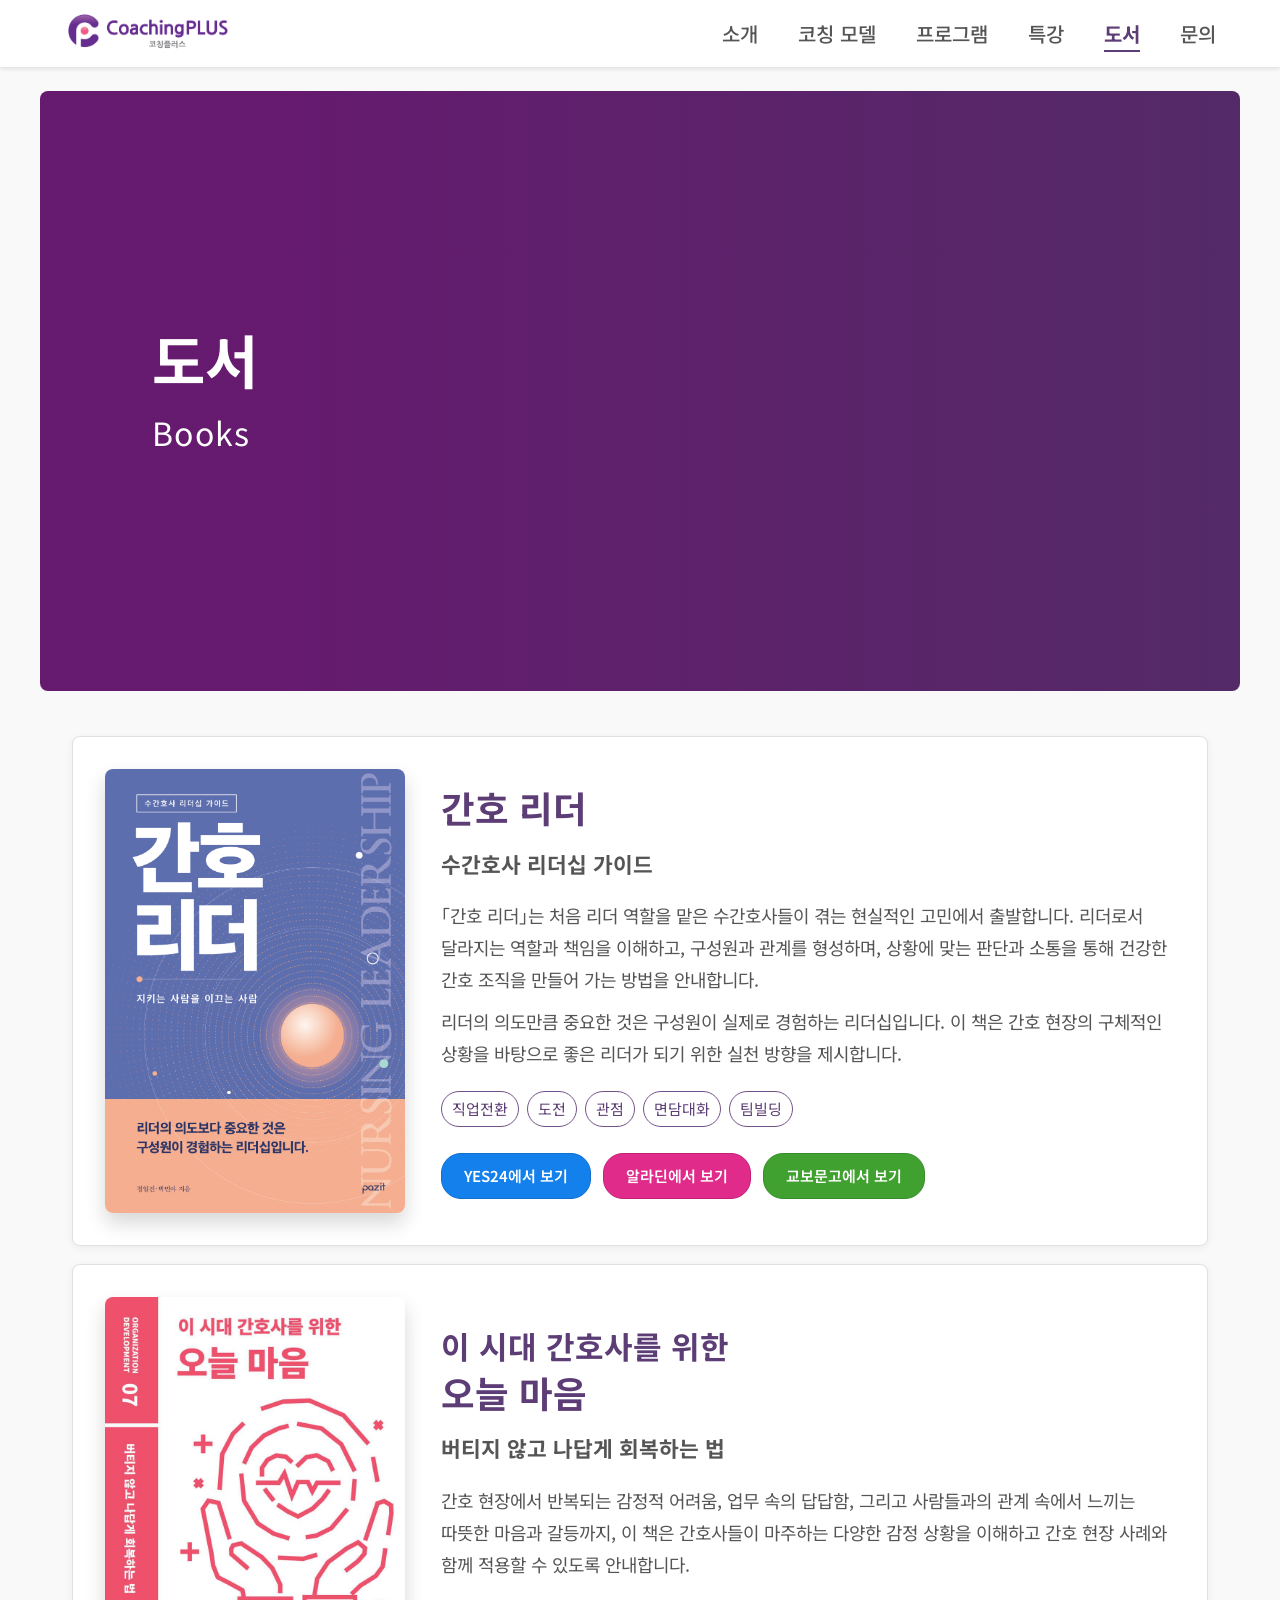
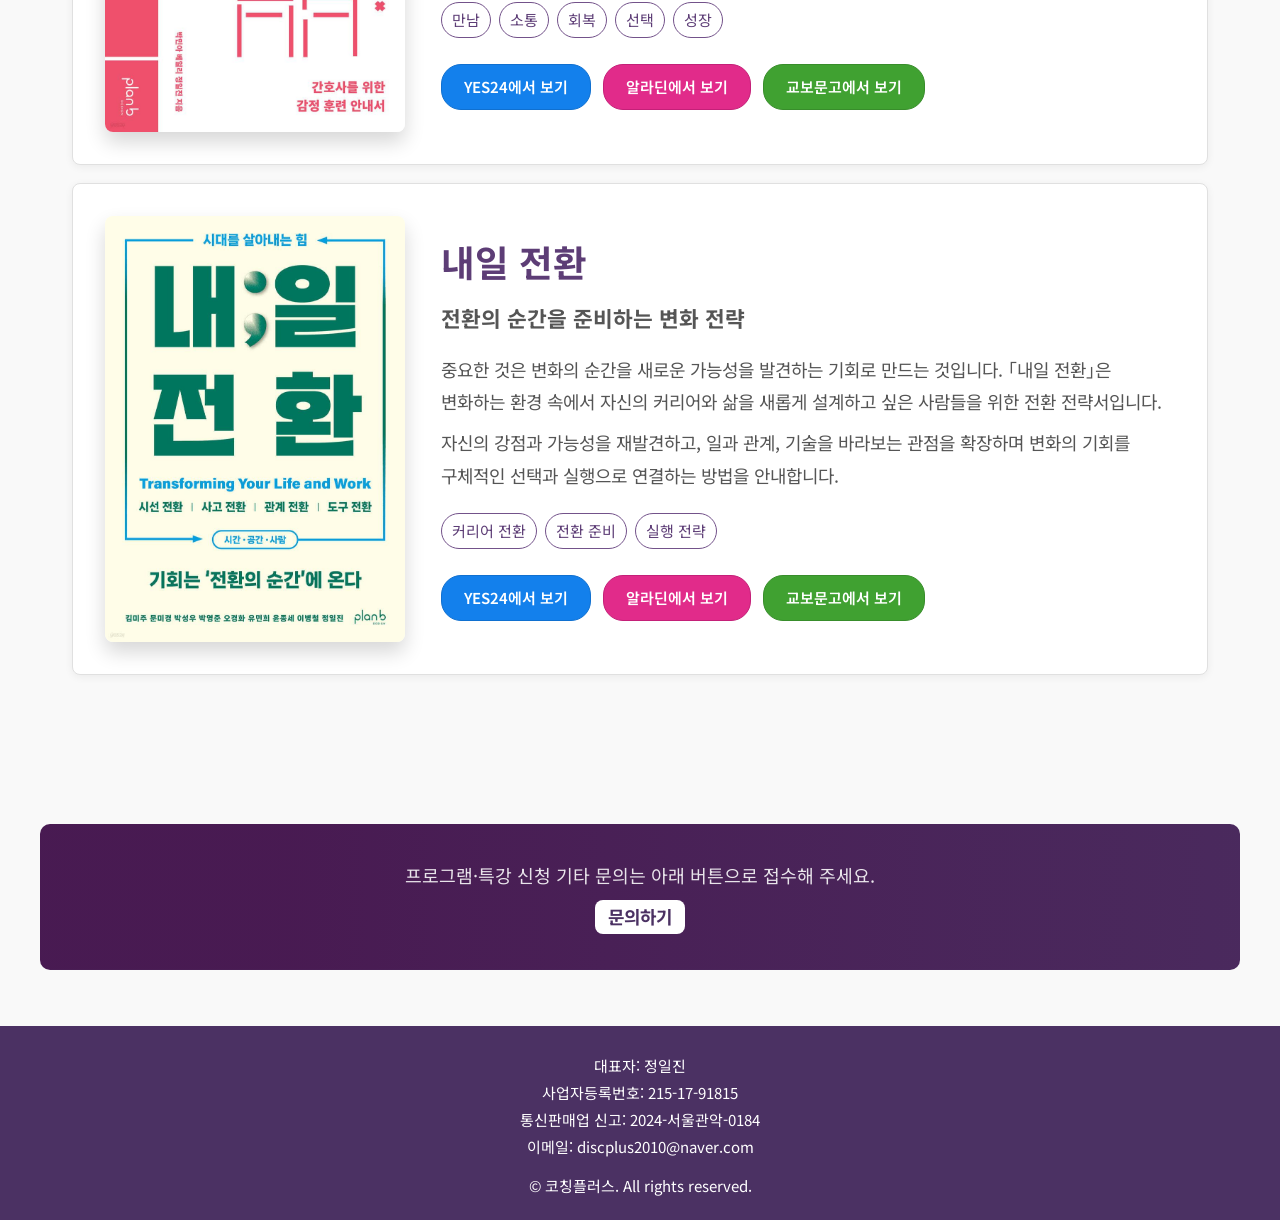
==== commit b30160de: "Update book catalog and add nursing leadership book" ====
--- a/book.html
+++ b/book.html
@@ -3,9 +3,10 @@
 <head>
     <meta charset="UTF-8">
     <meta name="viewport" content="width=device-width, initial-scale=1.0">
-    <title>도서 | 코칭플러스 - 이 시대 간호사를 위한 오늘 마음 · 내일 전환</title>
-    <meta name="description" content="감정노동·번아웃·소통을 다룬 '이 시대 간호사를 위한 오늘 마음'과 변화 전략서 '내일 전환'. 코칭플러스 저자 도서를 만나보세요.">
-    <meta name="keywords" content="간호사 책, 간호사 번아웃, 감정노동, 오늘 마음, 내일 전환, 회복탄력성, 간호사 자기계발, 코칭플러스 도서">
+    <title>도서 | 코칭플러스 - 간호 리더 · 이 시대 간호사를 위한 오늘 마음 · 내일 전환</title>
+    <link rel="canonical" href="https://www.coachingplus.co.kr/book.html">
+    <meta name="description" content="수간호사 리더십 가이드 '간호 리더', 간호 현장의 감정과 관계를 다룬 '이 시대 간호사를 위한 오늘 마음', 커리어와 삶의 전환 전략서 '내일 전환'. 코칭플러스 저자 도서를 만나보세요.">
+    <meta name="keywords" content="간호 리더, 수간호사 리더십 가이드, 간호사 책, 간호사 번아웃, 감정노동, 오늘 마음, 내일 전환, 회복탄력성, 간호사 자기계발, 코칭플러스 도서">
     <meta name="theme-color" content="#3e2c50">
     <link rel="icon" type="image/png" href="./assets/images/logo-favicon.png">
     <link rel="stylesheet" href="./assets/css/main.css">
@@ -52,25 +53,59 @@
         <section class="book-path" aria-label="도서 목록">
             <article class="book-node">
                 <div class="book-panel">
+                    <a class="book-cover-link" href="https://product.kyobobook.co.kr/detail/S000221806420" aria-label="교보문고에서 간호 리더 도서 보기">
+                        <img class="book-cover" src="./assets/images/간호%20리더%20표지.png" alt="간호 리더 도서 표지">
+                    </a>
+                    <div class="book-content">
+                        <h2>간호 리더</h2>
+                        <div class="book-subtitle">수간호사 리더십 가이드</div>
+                        <p>
+                            ｢간호 리더｣는 처음 리더 역할을 맡은 수간호사들이 겪는 현실적인 고민에서 출발합니다.
+                            리더로서 달라지는 역할과 책임을 이해하고, 구성원과 관계를 형성하며, 상황에 맞는 판단과 소통을 통해 건강한 간호 조직을 만들어 가는 방법을 안내합니다.
+                        </p>
+                        <p>
+                            리더의 의도만큼 중요한 것은 구성원이 실제로 경험하는 리더십입니다.
+                            이 책은 간호 현장의 구체적인 상황을 바탕으로 좋은 리더가 되기 위한 실천 방향을 제시합니다.
+                        </p>
+                        <div class="book-tags" aria-label="주요 키워드">
+                            <span>직업전환</span>
+                            <span>도전</span>
+                            <span>관점</span>
+                            <span>면담대화</span>
+                            <span>팀빌딩</span>
+                        </div>
+                        <div class="book-actions">
+                            <a class="btn btn-primary" href="https://www.yes24.com/product/goods/199465567">YES24에서 보기</a>
+                            <a class="btn btn-aladin" href="https://www.aladin.co.kr/shop/wproduct.aspx?ItemId=405443967">알라딘에서 보기</a>
+                            <a class="btn btn-kyobo" href="https://product.kyobobook.co.kr/detail/S000221806420">교보문고에서 보기</a>
+                        </div>
+                    </div>
+                </div>
+            </article>
+
+            <article class="book-node">
+                <div class="book-panel">
                     <a class="book-cover-link" href="https://www.yes24.com/product/goods/187260382" aria-label="YES24에서 이 시대 간호사를 위한 오늘 마음 도서 보기">
                         <img class="book-cover" src="./assets/images/이%20시대%20간호사를%20위한%20오늘%20마음%20표지.jpg" alt="이 시대 간호사를 위한 오늘 마음 도서 표지">
                     </a>
                     <div class="book-content">
-                        <h2>이 시대 간호사를 위한 오늘 마음</h2>
+                        <h2><span class="book-title-prefix">이 시대 간호사를 위한</span><br>오늘 마음</h2>
                         <div class="book-subtitle">버티지 않고 나답게 회복하는 법</div>
                         <p>
-                            간호 현장에서 반복되는 감정노동과 관계의 어려움, 실수에 대한 자책, 번아웃과 같은 현실적인 고민을 깊이 있게 다룬
-                            실천형 가이드입니다. 감정을 이해하고 건강하게 표현하는 방법부터 갈등을 줄이는 소통법, 회복탄력성을 높이는 훈련, 후회 없는 선택과
-                            지속 가능한 성장까지 심리학적 근거와 현장 경험을 바탕으로 체계적으로 안내합니다.
+                            간호 현장에서 반복되는 감정적 어려움, 업무 속의 답답함, 그리고 사람들과의 관계 속에서 느끼는 따뜻한 마음과 갈등까지,
+                            이 책은 간호사들이 마주하는 다양한 감정 상황을 이해하고 간호 현장 사례와 함께 적용할 수 있도록 안내합니다.
                         </p>
                         <div class="book-tags" aria-label="주요 키워드">
-                            <span>감정 이해</span>
-                            <span>회복탄력성</span>
+                            <span>만남</span>
                             <span>소통</span>
+                            <span>회복</span>
+                            <span>선택</span>
+                            <span>성장</span>
                         </div>
                         <div class="book-actions">
                             <a class="btn btn-primary" href="https://www.yes24.com/product/goods/187260382">YES24에서 보기</a>
                             <a class="btn btn-aladin" href="https://www.aladin.co.kr/shop/wproduct.aspx?ItemId=391016162">알라딘에서 보기</a>
+                            <a class="btn btn-kyobo" href="https://product.kyobobook.co.kr/detail/S000219743880">교보문고에서 보기</a>
                         </div>
                     </div>
                 </div>
@@ -85,18 +120,21 @@
                         <h2>내일 전환</h2>
                         <div class="book-subtitle">전환의 순간을 준비하는 변화 전략</div>
                         <p>
-                            불확실한 시대에 필요한 것은 변화에 대한 민감성과 혁신적 접근이라는 메시지를 전합니다.
-                            코닥과 후지필름 사례를 통해 전환의 선택이 생존과 성장을 가르는 순간임을 보여주며,
-                            개인에게도 전환을 준비하고 기회를 주도적으로 활용하는 태도를 강조합니다.
+                            중요한 것은 변화의 순간을 새로운 가능성을 발견하는 기회로 만드는 것입니다.
+                            ｢내일 전환｣은 변화하는 환경 속에서 자신의 커리어와 삶을 새롭게 설계하고 싶은 사람들을 위한 전환 전략서입니다.
+                        </p>
+                        <p>
+                            자신의 강점과 가능성을 재발견하고, 일과 관계, 기술을 바라보는 관점을 확장하며 변화의 기회를 구체적인 선택과 실행으로 연결하는 방법을 안내합니다.
                         </p>
                         <div class="book-tags" aria-label="주요 키워드">
-                            <span>변화 전략</span>
-                            <span>전환</span>
-                            <span>혁신</span>
+                            <span>커리어 전환</span>
+                            <span>전환 준비</span>
+                            <span>실행 전략</span>
                         </div>
                         <div class="book-actions">
                             <a class="btn btn-primary" href="https://www.yes24.com/product/goods/142873040">YES24에서 보기</a>
                             <a class="btn btn-aladin" href="https://www.aladin.co.kr/shop/wproduct.aspx?ItemId=358741861">알라딘에서 보기</a>
+                            <a class="btn btn-kyobo" href="https://product.kyobobook.co.kr/detail/S000215837575">교보문고에서 보기</a>
                         </div>
                     </div>
                 </div>
--- a/assets/css/main.css
+++ b/assets/css/main.css
@@ -1715,6 +1715,10 @@
     margin-bottom: 14px;
 }
 
+.book-content .book-title-prefix {
+    font-size: 0.85em;
+}
+
 .book-subtitle {
     font-size: 1.34rem;
     font-weight: 700;
@@ -1727,6 +1731,10 @@
     color: var(--text-body);
     line-height: 1.8;
     margin-top: 0;
+}
+
+.book-content p + p {
+    margin-top: 0.5em;
 }
 
 .book-tags {
@@ -1748,6 +1756,7 @@
 
 .book-actions {
     display: flex;
+    flex-wrap: wrap;
     gap: 12px;
     align-items: center;
     margin-top: 26px;
@@ -1762,6 +1771,7 @@
     font-size: 15px;
     border-radius: 20px;
     border: 1px solid transparent;
+    white-space: nowrap;
 }
 
 .book-actions .btn-primary {
@@ -1783,6 +1793,19 @@
 .book-actions .btn-aladin:hover {
     background-color: #f21c8c;
     border-color: #d4107a;
+    transform: translateY(-2px);
+    box-shadow: 0 4px 8px rgba(0, 0, 0, 0.2);
+}
+
+.book-actions .btn-kyobo {
+    background-color: #40a131;
+    color: var(--text-white);
+    border-color: #388d2b;
+}
+
+.book-actions .btn-kyobo:hover {
+    background-color: #46b036;
+    border-color: #40a131;
     transform: translateY(-2px);
     box-shadow: 0 4px 8px rgba(0, 0, 0, 0.2);
 }
@@ -1829,7 +1852,7 @@
     }
 
     .book-content h2 {
-        font-size: 1.34rem;
+        font-size: 1.62rem;
     }
 
     .book-tags,
@@ -6346,6 +6369,53 @@
     }
 }
 
+/* 카페 이동 버튼 (DISCplus 패널) */
+/* 제목과 버튼: 글자처럼 흐르되 줄바꿈 시 버튼 오른쪽 정렬
+   flex: 0 1 auto → h2가 텍스트 자연 너비만 차지 (넘치면 줄여줌)
+   margin-left: auto → 남은 공간을 버튼 왼쪽에 할당, 항상 우측 정렬 */
+.top-panel-head-row {
+    display: flex;
+    flex-wrap: wrap;
+    align-items: last baseline;
+    column-gap: 0.65rem;
+    row-gap: 0.45rem;
+}
+
+.top-panel-head-row .top-tab-title {
+    flex: 0 1 auto;
+    min-width: 0;
+}
+
+.top-panel-head-row .cafe-link-btn {
+    flex: 0 0 auto;
+    margin-left: auto;
+}
+
+.cafe-link-btn {
+    display: inline-flex;
+    align-items: center;
+    justify-content: center;
+    padding: 3px 10px;
+    background: #078313;
+    border: 1px solid #065f0f;
+    border-radius: 20px;
+    color: var(--text-white);
+    font-size: 1.14rem;
+    font-weight: 700;
+    line-height: 1.25;
+    text-decoration: none;
+    white-space: nowrap;
+    transition: background 0.3s, border-color 0.3s, transform 0.3s, box-shadow 0.3s;
+}
+
+.cafe-link-btn:hover,
+.cafe-link-btn:focus-visible {
+    background: #03c75a;
+    border-color: #02b050;
+    transform: translateY(-2px);
+    box-shadow: 0 4px 8px rgba(0, 0, 0, 0.2);
+}
+
 /* ════════════════════════════════════════════════════════
    히어로 반응형 — 좁은 화면에서 왼쪽 기준 클리핑
    (PC 기존 구성 유지, 모바일 전용)
@@ -6469,27 +6539,20 @@
     z-index: 2;
 }
 
-/* 9. 상세 제목 상자 — PC border-radius
-      DISCplus(첫 번째 탭): 왼쪽 상단 플랫
-      nursing, coaching: 전체 상단 라운딩 */
-#panel-discplus .top-tab-content {
-    border-radius: 0 8px 8px 8px;
-}
+/* 9. 상세 제목 상자 — PC border-radius (상단 좌우 모두 라운딩) */
+#panel-discplus .top-tab-content,
 #panel-nursing .top-tab-content,
 #panel-coaching .top-tab-content {
     border-radius: 8px;
 }
 
-/* 10. 서브 디테일 — PC border-radius
-       첫 번째 서브탭 active: 왼쪽 상단 플랫 */
+/* 10. 서브 디테일 — PC border-radius (전체 라운딩) */
 #prog-disc-basic.active > .prog-hero:first-child,
 #prog-disc-basic.active > .top-tab-content:first-child,
 #prog-flourish.active > .prog-hero:first-child,
 #prog-flourish.active > .top-tab-content:first-child,
 #prog-coaching-personal.active > .prog-hero:first-child,
-#prog-coaching-personal.active > .top-tab-content:first-child {
-    border-radius: 0 8px 8px 8px !important;
-}
+#prog-coaching-personal.active > .top-tab-content:first-child,
 #prog-disc-ft.active > .prog-hero:first-child,
 #prog-disc-ft.active > .top-tab-content:first-child,
 #prog-code.active > .prog-hero:first-child,
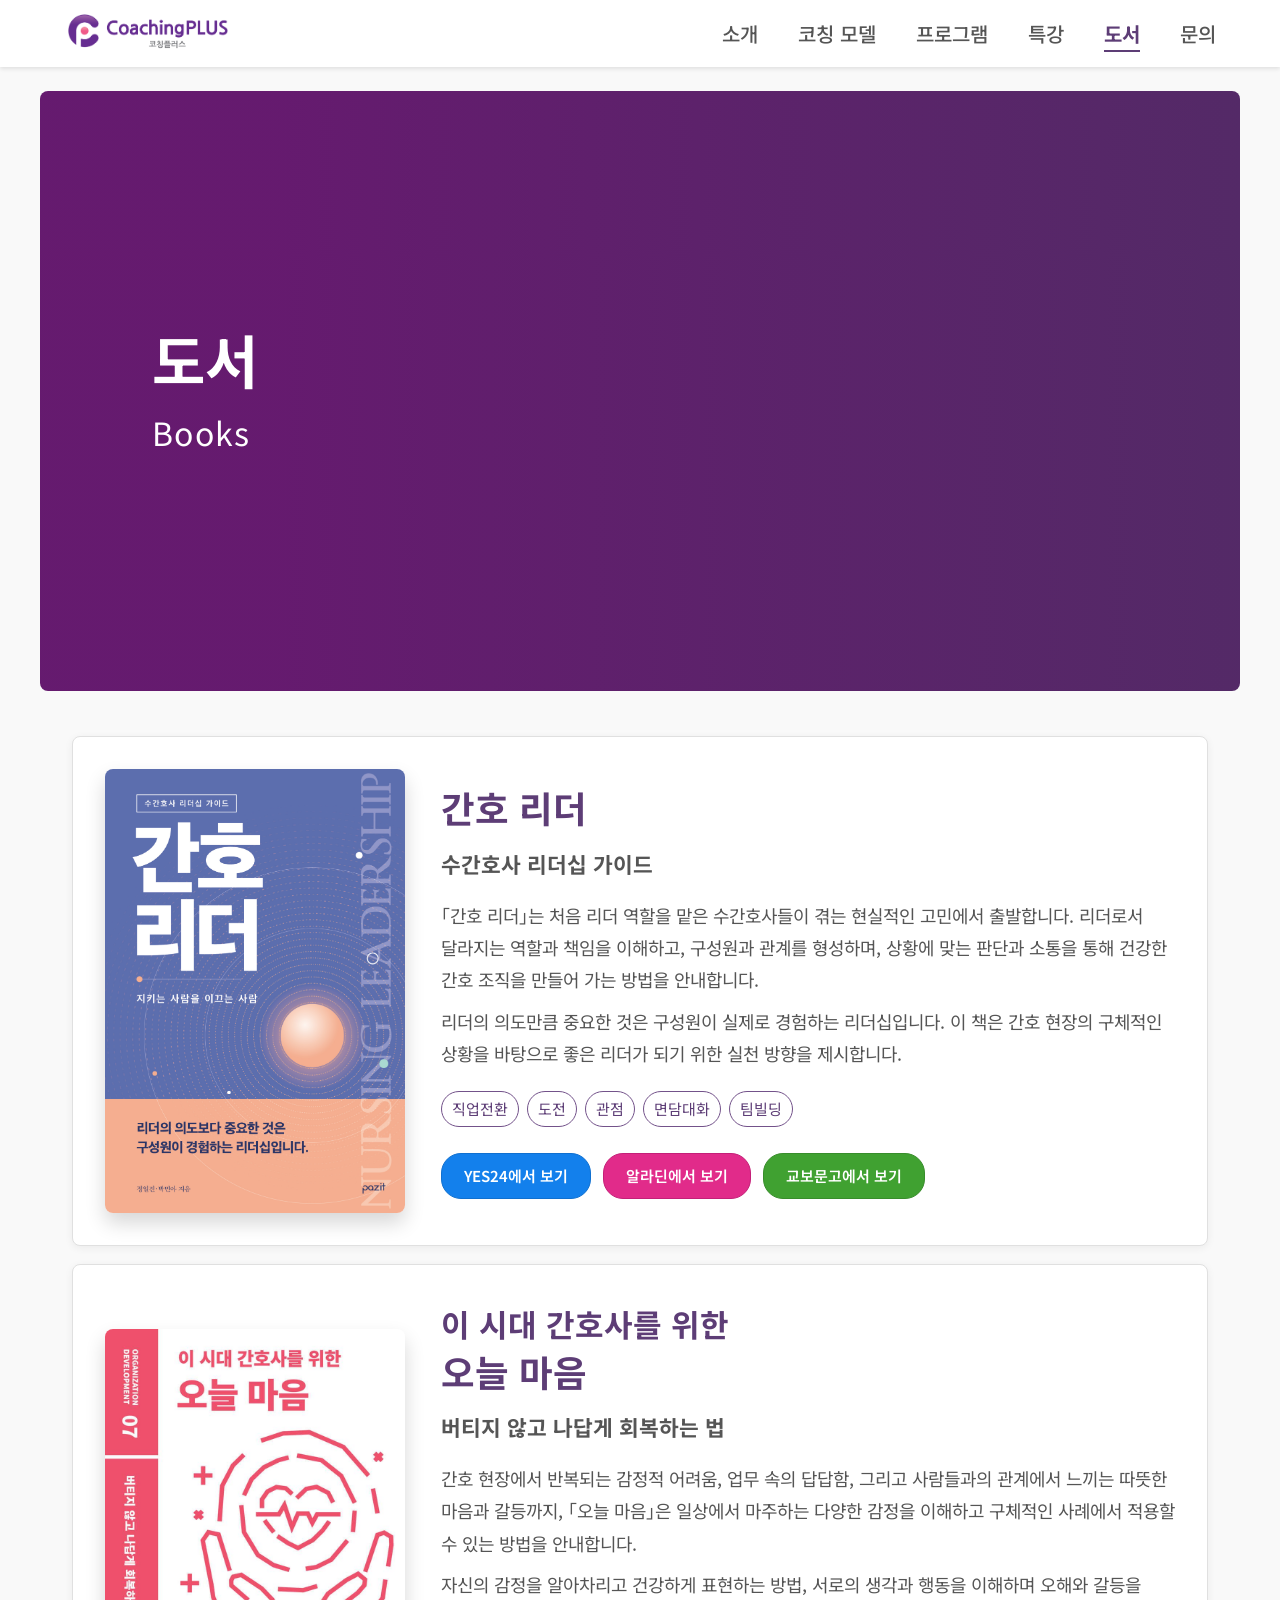
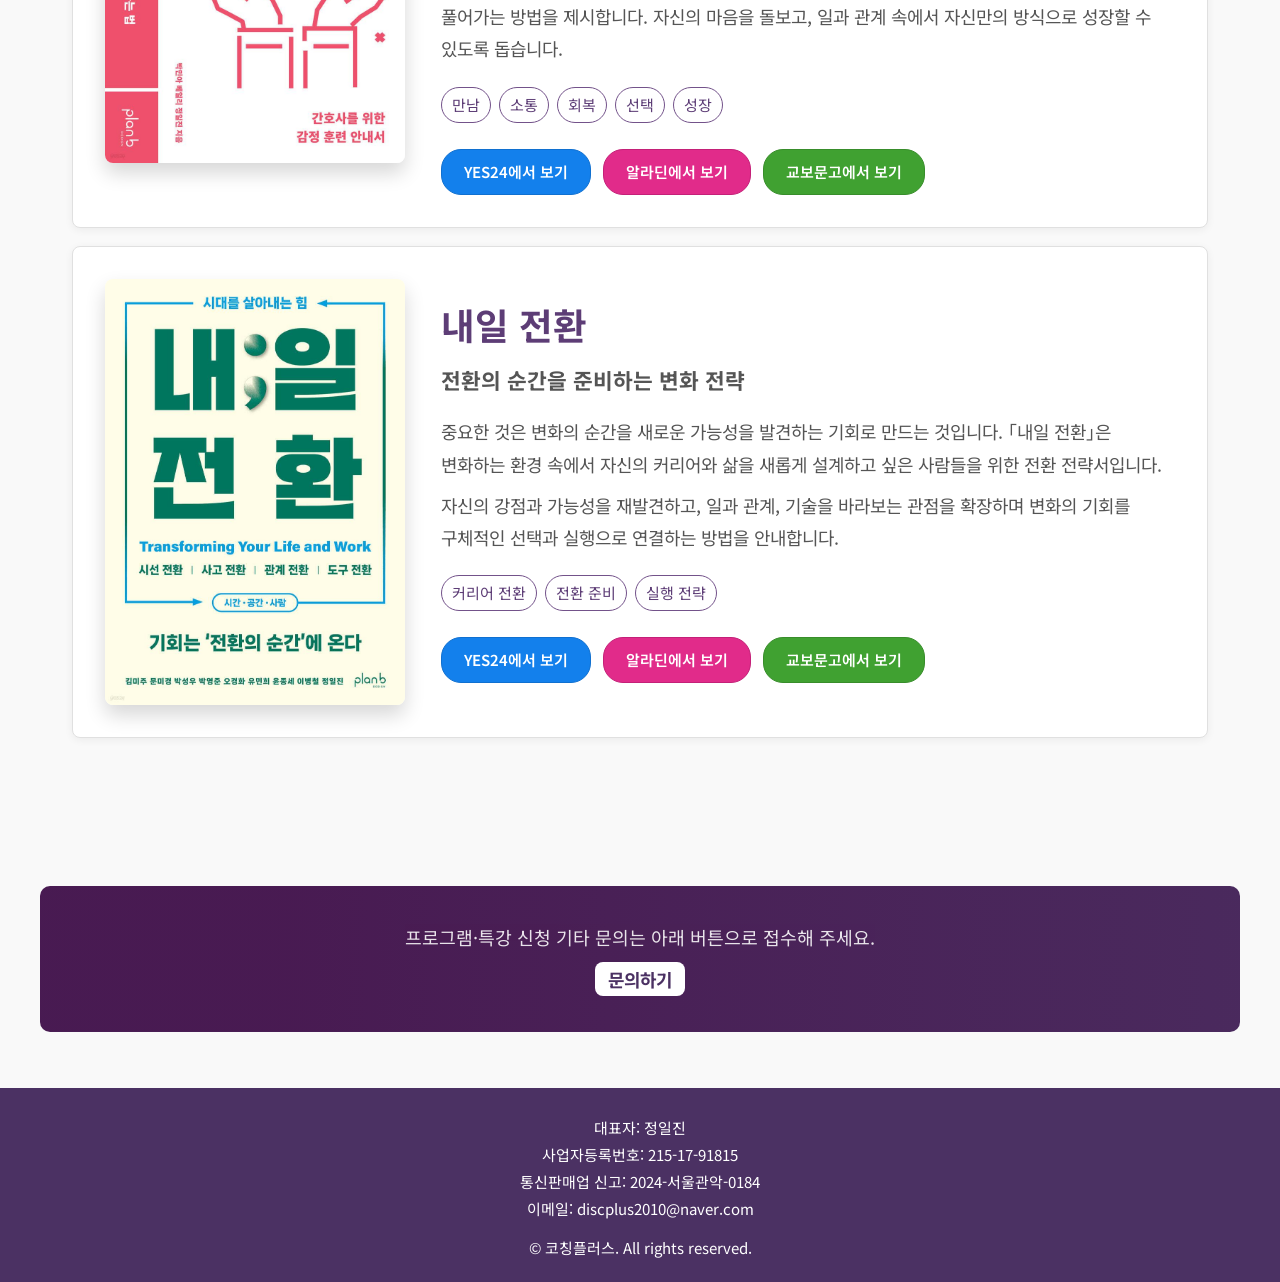
==== commit 06455b5c: "Revise Today Mind book description" ====
--- a/book.html
+++ b/book.html
@@ -9,7 +9,7 @@
     <meta name="keywords" content="간호 리더, 수간호사 리더십 가이드, 간호사 책, 간호사 번아웃, 감정노동, 오늘 마음, 내일 전환, 회복탄력성, 간호사 자기계발, 코칭플러스 도서">
     <meta name="theme-color" content="#3e2c50">
     <link rel="icon" type="image/png" href="./assets/images/logo-favicon.png">
-    <link rel="stylesheet" href="./assets/css/main.css">
+    <link rel="stylesheet" href="./assets/css/main.css?v=lectures-20261031">
 </head>
 <body>
     <!-- 헤더 & 내비게이션 -->
@@ -33,7 +33,7 @@
                     <li><a href="./index.html">소개</a></li>
                     <li><a href="./coaching-model.html">코칭 모델</a></li>
                     <li><a href="./programs.html">프로그램</a></li>
-                    <li><a href="./special-lecture.html">특강</a></li>
+                    <li><a href="./lectures.html">특강</a></li>
                     <li><a href="./book.html" class="active">도서</a></li>
                     <li><a href="./inquiry.html">문의</a></li>
                 </ul>
@@ -92,8 +92,10 @@
                         <h2><span class="book-title-prefix">이 시대 간호사를 위한</span><br>오늘 마음</h2>
                         <div class="book-subtitle">버티지 않고 나답게 회복하는 법</div>
                         <p>
-                            간호 현장에서 반복되는 감정적 어려움, 업무 속의 답답함, 그리고 사람들과의 관계 속에서 느끼는 따뜻한 마음과 갈등까지,
-                            이 책은 간호사들이 마주하는 다양한 감정 상황을 이해하고 간호 현장 사례와 함께 적용할 수 있도록 안내합니다.
+                            간호 현장에서 반복되는 감정적 어려움, 업무 속의 답답함, 그리고 사람들과의 관계에서 느끼는 따뜻한 마음과 갈등까지, ｢오늘 마음｣은 일상에서 마주하는 다양한 감정을 이해하고 구체적인 사례에서 적용할 수 있는 방법을 안내합니다.
+                        </p>
+                        <p>
+                            자신의 감정을 알아차리고 건강하게 표현하는 방법, 서로의 생각과 행동을 이해하며 오해와 갈등을 풀어가는 방법을 제시합니다. 자신의 마음을 돌보고, 일과 관계 속에서 자신만의 방식으로 성장할 수 있도록 돕습니다.
                         </p>
                         <div class="book-tags" aria-label="주요 키워드">
                             <span>만남</span>
--- a/assets/css/main.css
+++ b/assets/css/main.css
@@ -2242,7 +2242,7 @@
     --home-link-bg: linear-gradient(90deg, var(--dpurple-deep) 0%, var(--dpurple-deep) 100%);
     --home-link-color: var(--text-white);
     --home-link-border: var(--dpurple-core);
-    --home-link-image: url('../images/special-lecture_hero.png');
+    --home-link-image: url('../images/lectures_hero.png');
     --home-link-image-position: right 36%;
     --home-link-image-gradient: linear-gradient(
         90deg,
